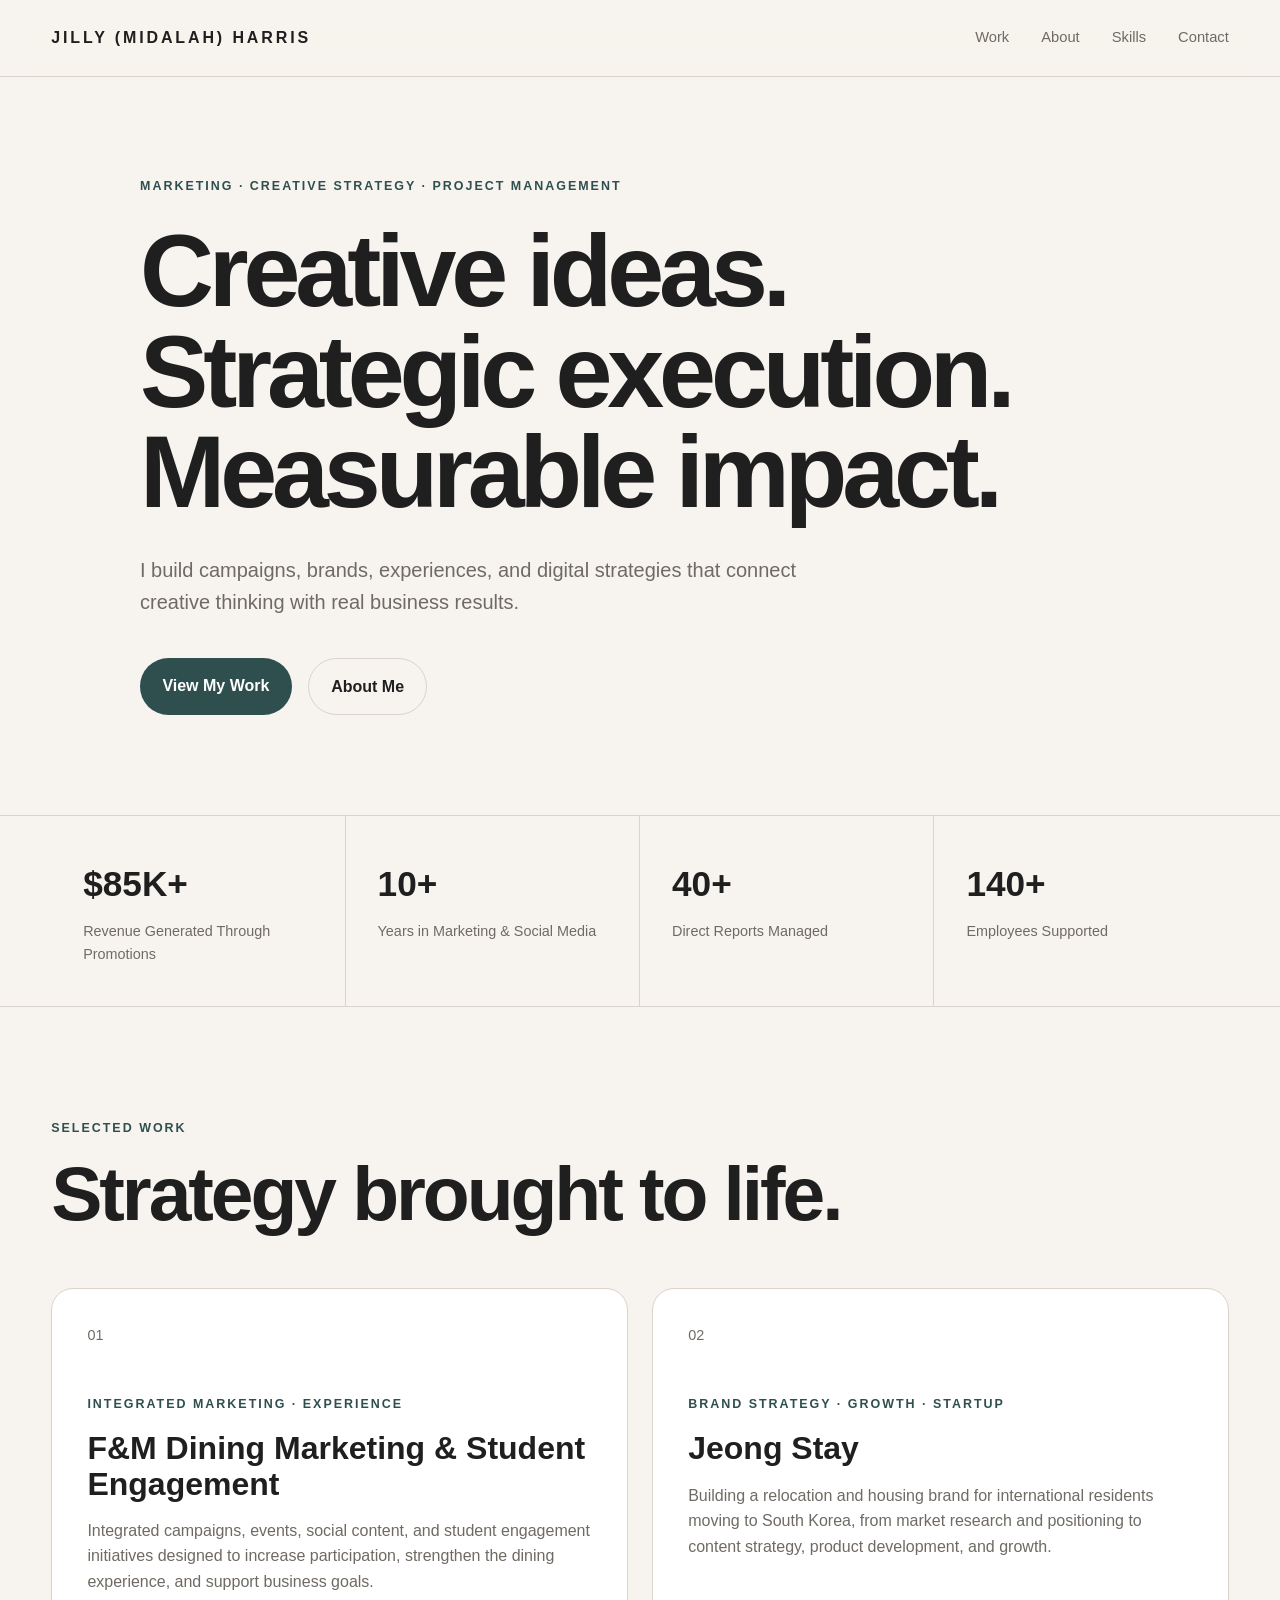
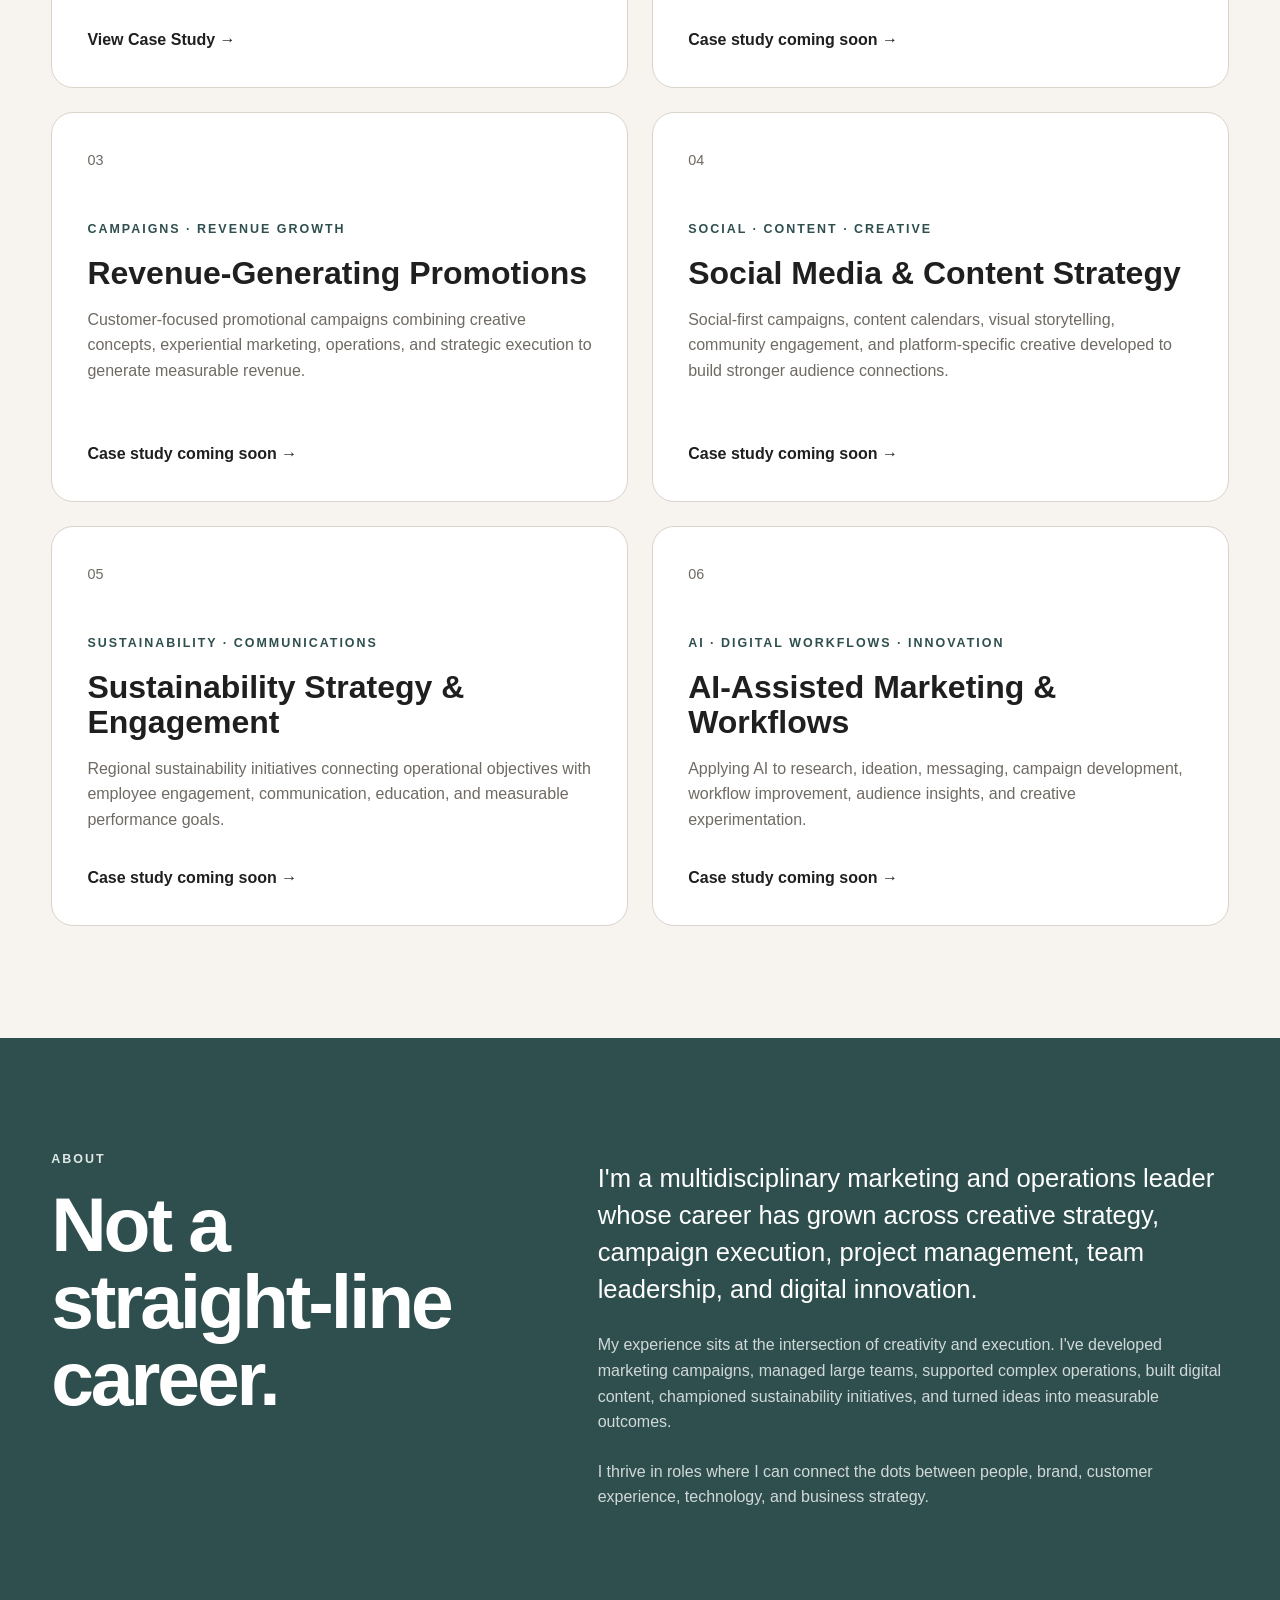
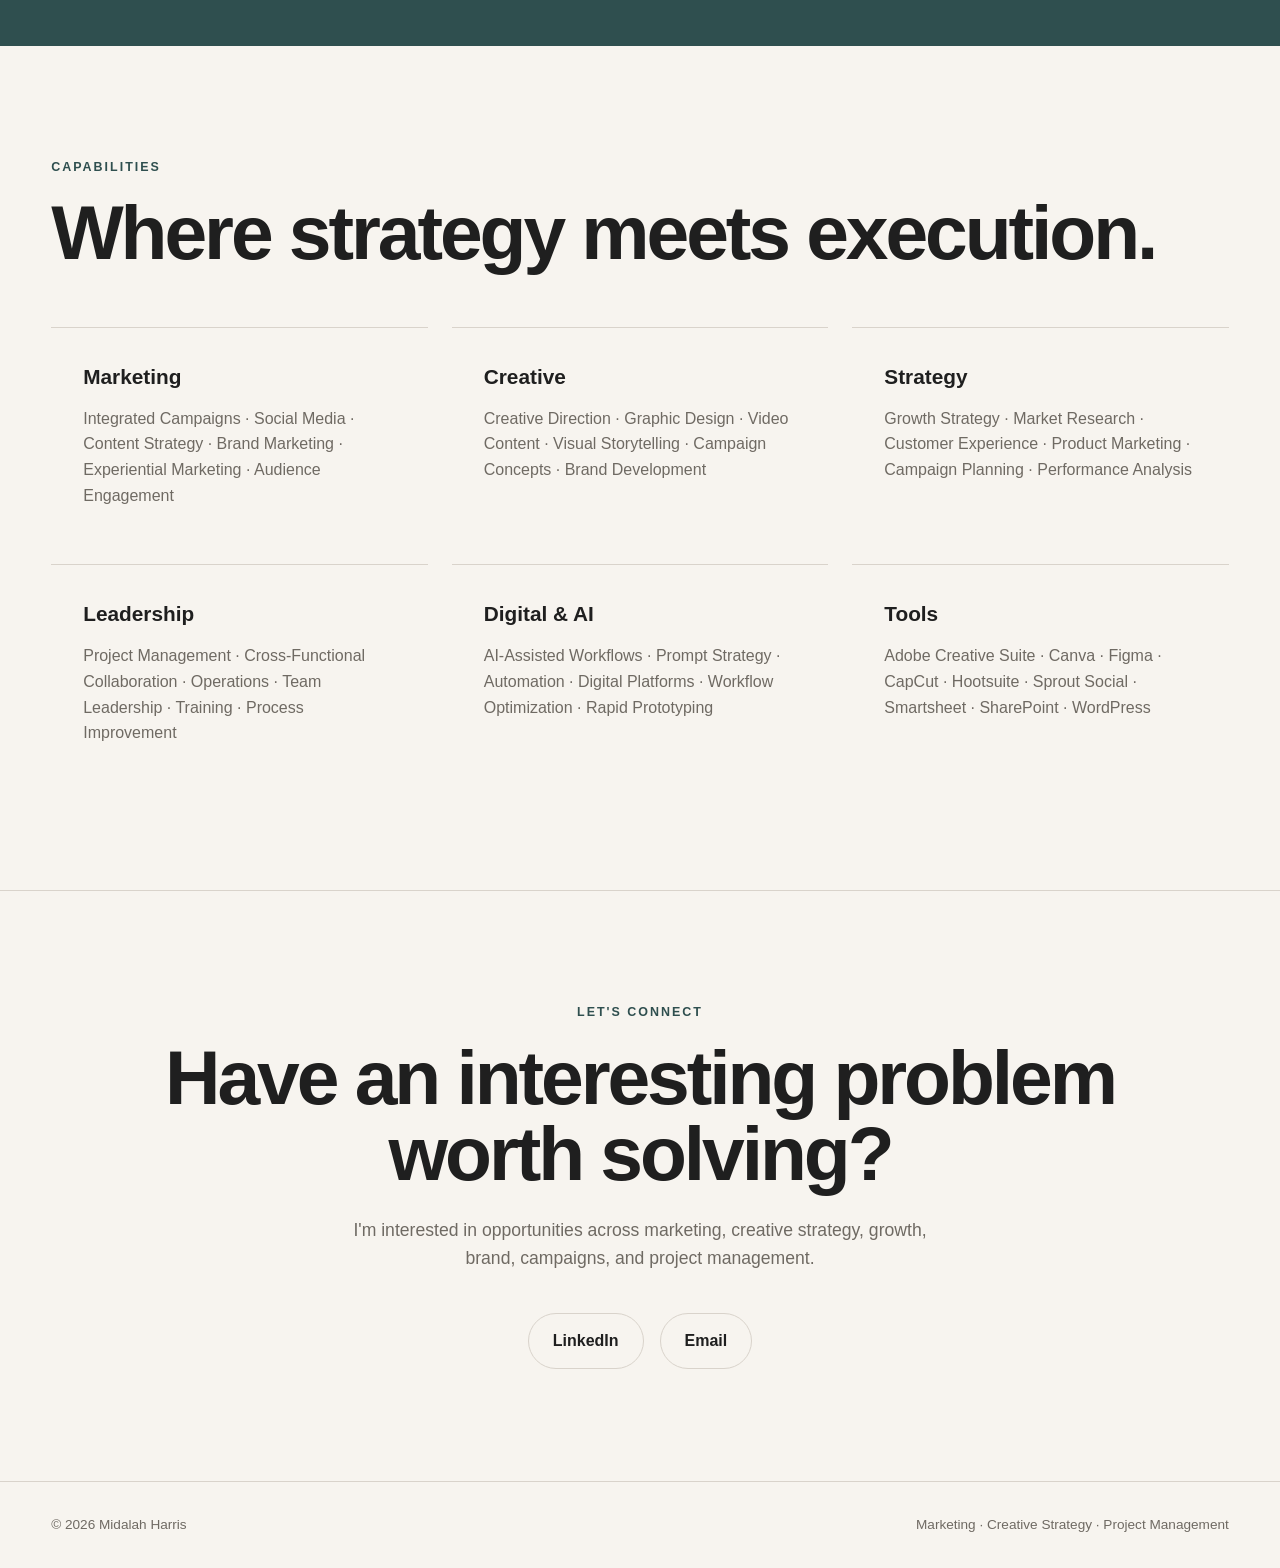
==== index.html @ 42219c21 "Link F&M Dining case study" ====
<!DOCTYPE html>
<html lang="en">
<head>
  <meta charset="UTF-8">
  <meta name="viewport" content="width=device-width, initial-scale=1.0">

  <title>Jilly (Midalah) Harris | Marketing & Creative Strategy Portfolio</title>

  <meta
    name="description"
    content="Marketing, creative strategy, project management, and digital portfolio featuring campaigns, brand development, social media, AI-assisted workflows, and business results."
  >

  <link rel="stylesheet" href="style.css">
</head>

<body>

  <header class="site-header">
    <div class="container nav-container">
      <a class="logo" href="index.html">JILLY (MIDALAH) HARRIS</a>

      <nav>
        <a href="#work">Work</a>
        <a href="#about">About</a>
        <a href="#skills">Skills</a>
        <a href="#contact">Contact</a>
      </nav>
    </div>
  </header>

  <main>

    <!-- HERO -->
    <section class="hero">
      <div class="container hero-content">

        <p class="eyebrow">
          MARKETING · CREATIVE STRATEGY · PROJECT MANAGEMENT
        </p>

        <h1>
          Creative ideas.<br>
          Strategic execution.<br>
          Measurable impact.
        </h1>

        <p class="hero-text">
          I build campaigns, brands, experiences, and digital strategies
          that connect creative thinking with real business results.
        </p>

        <div class="hero-buttons">
          <a href="#work" class="button primary-button">View My Work</a>
          <a href="#about" class="button secondary-button">About Me</a>
        </div>

      </div>
    </section>

    <!-- IMPACT -->
    <section class="impact">
      <div class="container impact-grid">

        <div class="stat">
          <span class="stat-number">$85K+</span>
          <span class="stat-label">Revenue Generated Through Promotions</span>
        </div>

        <div class="stat">
          <span class="stat-number">10+</span>
          <span class="stat-label">Years in Marketing & Social Media</span>
        </div>

        <div class="stat">
          <span class="stat-number">40+</span>
          <span class="stat-label">Direct Reports Managed</span>
        </div>

        <div class="stat">
          <span class="stat-number">140+</span>
          <span class="stat-label">Employees Supported</span>
        </div>

      </div>
    </section>

    <!-- FEATURED WORK -->
    <section class="work section" id="work">
      <div class="container">

        <p class="section-label">SELECTED WORK</p>
        <h2>Strategy brought to life.</h2>

        <div class="project-grid">

          <article class="project-card">
            <div class="project-number">01</div>

            <p class="project-type">
              INTEGRATED MARKETING · EXPERIENCE
            </p>

            <h3>F&M Dining Marketing & Student Engagement</h3>

            <p>
              Integrated campaigns, events, social content, and student
              engagement initiatives designed to increase participation,
              strengthen the dining experience, and support business goals.
            </p>

            <a href="fm-dining.html" class="project-link">View Case Study →</a>
          </article>

          <article class="project-card">
            <div class="project-number">02</div>

            <p class="project-type">
              BRAND STRATEGY · GROWTH · STARTUP
            </p>

            <h3>Jeong Stay</h3>

            <p>
              Building a relocation and housing brand for international
              residents moving to South Korea, from market research and
              positioning to content strategy, product development, and growth.
            </p>

            <a href="#" class="project-link">Case study coming soon →</a>
          </article>

          <article class="project-card">
            <div class="project-number">03</div>

            <p class="project-type">
              CAMPAIGNS · REVENUE GROWTH
            </p>

            <h3>Revenue-Generating Promotions</h3>

            <p>
              Customer-focused promotional campaigns combining creative
              concepts, experiential marketing, operations, and strategic
              execution to generate measurable revenue.
            </p>

            <a href="#" class="project-link">Case study coming soon →</a>
          </article>

          <article class="project-card">
            <div class="project-number">04</div>

            <p class="project-type">
              SOCIAL · CONTENT · CREATIVE
            </p>

            <h3>Social Media & Content Strategy</h3>

            <p>
              Social-first campaigns, content calendars, visual storytelling,
              community engagement, and platform-specific creative developed
              to build stronger audience connections.
            </p>

            <a href="#" class="project-link">Case study coming soon →</a>
          </article>

          <article class="project-card">
            <div class="project-number">05</div>

            <p class="project-type">
              SUSTAINABILITY · COMMUNICATIONS
            </p>

            <h3>Sustainability Strategy & Engagement</h3>

            <p>
              Regional sustainability initiatives connecting operational
              objectives with employee engagement, communication, education,
              and measurable performance goals.
            </p>

            <a href="#" class="project-link">Case study coming soon →</a>
          </article>

          <article class="project-card">
            <div class="project-number">06</div>

            <p class="project-type">
              AI · DIGITAL WORKFLOWS · INNOVATION
            </p>

            <h3>AI-Assisted Marketing & Workflows</h3>

            <p>
              Applying AI to research, ideation, messaging, campaign
              development, workflow improvement, audience insights, and
              creative experimentation.
            </p>

            <a href="#" class="project-link">Case study coming soon →</a>
          </article>

        </div>
      </div>
    </section>

    <!-- ABOUT -->
    <section class="about section" id="about">
      <div class="container about-grid">

        <div>
          <p class="section-label">ABOUT</p>
          <h2>Not a straight-line career.</h2>
        </div>

        <div class="about-copy">
          <p class="large-copy">
            I'm a multidisciplinary marketing and operations leader whose
            career has grown across creative strategy, campaign execution,
            project management, team leadership, and digital innovation.
          </p>

          <p>
            My experience sits at the intersection of creativity and
            execution. I've developed marketing campaigns, managed large
            teams, supported complex operations, built digital content,
            championed sustainability initiatives, and turned ideas into
            measurable outcomes.
          </p>

          <p>
            I thrive in roles where I can connect the dots between people,
            brand, customer experience, technology, and business strategy.
          </p>
        </div>

      </div>
    </section>

    <!-- SKILLS -->
    <section class="skills section" id="skills">
      <div class="container">

        <p class="section-label">CAPABILITIES</p>
        <h2>Where strategy meets execution.</h2>

        <div class="skills-grid">

          <div>
            <h3>Marketing</h3>
            <p>
              Integrated Campaigns · Social Media · Content Strategy ·
              Brand Marketing · Experiential Marketing · Audience Engagement
            </p>
          </div>

          <div>
            <h3>Creative</h3>
            <p>
              Creative Direction · Graphic Design · Video Content ·
              Visual Storytelling · Campaign Concepts · Brand Development
            </p>
          </div>

          <div>
            <h3>Strategy</h3>
            <p>
              Growth Strategy · Market Research · Customer Experience ·
              Product Marketing · Campaign Planning · Performance Analysis
            </p>
          </div>

          <div>
            <h3>Leadership</h3>
            <p>
              Project Management · Cross-Functional Collaboration ·
              Operations · Team Leadership · Training · Process Improvement
            </p>
          </div>

          <div>
            <h3>Digital & AI</h3>
            <p>
              AI-Assisted Workflows · Prompt Strategy · Automation ·
              Digital Platforms · Workflow Optimization · Rapid Prototyping
            </p>
          </div>

          <div>
            <h3>Tools</h3>
            <p>
              Adobe Creative Suite · Canva · Figma · CapCut · Hootsuite ·
              Sprout Social · Smartsheet · SharePoint · WordPress
            </p>
          </div>

        </div>
      </div>
    </section>

    <!-- CONTACT -->
    <section class="contact section" id="contact">
      <div class="container">

        <p class="section-label">LET'S CONNECT</p>

        <h2>
          Have an interesting problem<br>
          worth solving?
        </h2>

        <p>
          I'm interested in opportunities across marketing, creative strategy,
          growth, brand, campaigns, and project management.
        </p>

        <div class="contact-links">
          <a href="https://www.linkedin.com/in/jilly-harris/" target="_blank">
            LinkedIn
          </a>

          <a href="mailto:jaharris1979@gmail.com">
            Email
          </a>
        </div>

      </div>
    </section>

  </main>

  <footer>
    <div class="container footer-content">
      <p>© 2026 Midalah Harris</p>
      <p>Marketing · Creative Strategy · Project Management</p>
    </div>
  </footer>

</body>
</html>
---- style.css ----
:root {
  --bg: #f7f4ef;
  --text: #1f1f1f;
  --muted: #6f6a63;
  --card: #ffffff;
  --border: #d9d3cb;
  --accent: #2f4f4f;
  --accent-soft: #dfe8e5;
  --max-width: 1180px;
}

* {
  box-sizing: border-box;
  margin: 0;
  padding: 0;
}

html {
  scroll-behavior: smooth;
}

body {
  font-family: Arial, Helvetica, sans-serif;
  background: var(--bg);
  color: var(--text);
  line-height: 1.6;
}

a {
  color: inherit;
  text-decoration: none;
}

.container {
  width: min(92%, var(--max-width));
  margin: 0 auto;
}

.section {
  padding: 7rem 0;
}

/* HEADER */

.site-header {
  position: sticky;
  top: 0;
  z-index: 1000;
  background: rgba(247, 244, 239, 0.94);
  border-bottom: 1px solid var(--border);
  backdrop-filter: blur(12px);
}

.nav-container {
  min-height: 76px;
  display: flex;
  align-items: center;
  justify-content: space-between;
}

.logo {
  font-size: 1rem;
  font-weight: 800;
  letter-spacing: 0.18em;
}

nav {
  display: flex;
  gap: 2rem;
}

nav a {
  font-size: 0.92rem;
  color: var(--muted);
  transition: 0.2s ease;
}

nav a:hover {
  color: var(--text);
}

/* HERO */

.hero {
  min-height: 82vh;
  display: flex;
  align-items: center;
  padding: 6rem 0;
}

.hero-content {
  max-width: 1000px;
}

.eyebrow,
.section-label,
.project-type {
  font-size: 0.78rem;
  font-weight: 700;
  letter-spacing: 0.16em;
  text-transform: uppercase;
}

.eyebrow,
.section-label {
  color: var(--accent);
}

.hero h1 {
  max-width: 950px;
  margin-top: 1.5rem;
  font-size: clamp(3.4rem, 8vw, 7rem);
  line-height: 0.98;
  letter-spacing: -0.05em;
  font-weight: 700;
}

.hero-text {
  max-width: 680px;
  margin-top: 2rem;
  font-size: 1.25rem;
  color: var(--muted);
}

.hero-buttons {
  display: flex;
  flex-wrap: wrap;
  gap: 1rem;
  margin-top: 2.5rem;
}

.button {
  display: inline-block;
  padding: 0.9rem 1.4rem;
  border-radius: 999px;
  font-weight: 700;
  transition: 0.2s ease;
}

.primary-button {
  background: var(--accent);
  color: white;
}

.primary-button:hover {
  transform: translateY(-2px);
}

.secondary-button {
  border: 1px solid var(--border);
}

.secondary-button:hover {
  background: var(--card);
}

/* IMPACT */

.impact {
  border-top: 1px solid var(--border);
  border-bottom: 1px solid var(--border);
}

.impact-grid {
  display: grid;
  grid-template-columns: repeat(4, 1fr);
}

.stat {
  padding: 2.5rem 2rem;
  border-right: 1px solid var(--border);
}

.stat:last-child {
  border-right: none;
}

.stat-number {
  display: block;
  font-size: 2.2rem;
  font-weight: 700;
}

.stat-label {
  display: block;
  margin-top: 0.5rem;
  color: var(--muted);
  font-size: 0.9rem;
}

/* SECTION TITLES */

.section h2 {
  margin-top: 1rem;
  font-size: clamp(2.6rem, 6vw, 4.8rem);
  line-height: 1;
  letter-spacing: -0.04em;
}

/* PROJECTS */

.project-grid {
  display: grid;
  grid-template-columns: repeat(2, 1fr);
  gap: 1.5rem;
  margin-top: 3.5rem;
}

.project-card {
  min-height: 390px;
  display: flex;
  flex-direction: column;
  padding: 2.2rem;
  border: 1px solid var(--border);
  border-radius: 22px;
  background: var(--card);
  transition: 0.25s ease;
}

.project-card:hover {
  transform: translateY(-5px);
}

.project-number {
  font-size: 0.9rem;
  color: var(--muted);
}

.project-type {
  margin-top: 3rem;
  color: var(--accent);
}

.project-card h3 {
  margin-top: 1rem;
  font-size: 2rem;
  line-height: 1.1;
}

.project-card p:not(.project-type) {
  margin-top: 1rem;
  color: var(--muted);
}

.project-link {
  margin-top: auto;
  padding-top: 2rem;
  font-weight: 700;
}

/* ABOUT */

.about {
  background: var(--accent);
  color: white;
}

.about .section-label {
  color: var(--accent-soft);
}

.about-grid {
  display: grid;
  grid-template-columns: 0.85fr 1.15fr;
  gap: 5rem;
}

.about-copy {
  padding-top: 0.6rem;
}

.about-copy p {
  margin-bottom: 1.5rem;
  color: rgba(255, 255, 255, 0.78);
}

.about-copy .large-copy {
  font-size: 1.6rem;
  line-height: 1.45;
  color: white;
}

/* SKILLS */

.skills-grid {
  display: grid;
  grid-template-columns: repeat(3, 1fr);
  gap: 1.5rem;
  margin-top: 3.5rem;
}

.skills-grid > div {
  padding: 2rem;
  border-top: 1px solid var(--border);
}

.skills-grid h3 {
  font-size: 1.3rem;
}

.skills-grid p {
  margin-top: 0.8rem;
  color: var(--muted);
}

/* CONTACT */

.contact {
  text-align: center;
  border-top: 1px solid var(--border);
}

.contact h2 {
  margin-left: auto;
  margin-right: auto;
}

.contact > .container > p:not(.section-label) {
  max-width: 620px;
  margin: 1.5rem auto 0;
  color: var(--muted);
  font-size: 1.1rem;
}

.contact-links {
  display: flex;
  justify-content: center;
  gap: 1rem;
  margin-top: 2.5rem;
}

.contact-links a {
  padding: 0.9rem 1.5rem;
  border: 1px solid var(--border);
  border-radius: 999px;
  font-weight: 700;
}

.contact-links a:hover {
  background: var(--card);
}

/* FOOTER */

footer {
  padding: 2rem 0;
  border-top: 1px solid var(--border);
}

.footer-content {
  display: flex;
  justify-content: space-between;
  gap: 1rem;
  color: var(--muted);
  font-size: 0.85rem;
}

/* RESPONSIVE */

@media (max-width: 900px) {
  .impact-grid {
    grid-template-columns: repeat(2, 1fr);
  }

  .stat {
    border-bottom: 1px solid var(--border);
  }

  .project-grid {
    grid-template-columns: 1fr;
  }

  .about-grid {
    grid-template-columns: 1fr;
    gap: 2rem;
  }

  .skills-grid {
    grid-template-columns: repeat(2, 1fr);
  }
}

@media (max-width: 640px) {
  .section {
    padding: 5rem 0;
  }

  .nav-container {
    align-items: flex-start;
    flex-direction: column;
    padding: 1rem 0;
    gap: 0.8rem;
  }

  nav {
    width: 100%;
    gap: 1rem;
    overflow-x: auto;
    padding-bottom: 0.3rem;
  }

  .hero {
    min-height: auto;
    padding: 5rem 0;
  }

  .hero h1 {
    font-size: clamp(3rem, 16vw, 5rem);
  }

  .hero-text {
    font-size: 1.05rem;
  }

  .impact-grid {
    grid-template-columns: 1fr;
  }

  .stat {
    border-right: none;
  }

  .skills-grid {
    grid-template-columns: 1fr;
  }

  .footer-content {
    flex-direction: column;
  }

  .contact-links {
    flex-direction: column;
    align-items: center;
  }
}
/* =========================================
   CASE STUDY PAGES
========================================= */

.case-hero {
  padding: 7rem 0 5rem;
  border-bottom: 1px solid var(--border);
}

.back-link {
  display: inline-block;
  margin-bottom: 3rem;
  font-size: 0.9rem;
  color: var(--muted);
}

.back-link:hover {
  color: var(--text);
}

.case-hero h1 {
  margin-top: 1rem;
  font-size: clamp(4rem, 9vw, 7.5rem);
  line-height: 0.95;
  letter-spacing: -0.06em;
}

.case-subtitle {
  margin-top: 1rem;
  font-size: clamp(1.7rem, 4vw, 3rem);
  color: var(--accent);
  font-weight: 700;
}

.case-intro {
  max-width: 700px;
  margin-top: 2rem;
  font-size: 1.25rem;
  color: var(--muted);
}

.case-two-column {
  display: grid;
  grid-template-columns: 0.8fr 1.2fr;
  gap: 5rem;
}

.case-copy p {
  margin-bottom: 1.5rem;
  color: var(--muted);
}

.case-copy .large-copy {
  font-size: 1.55rem;
  line-height: 1.45;
  color: var(--text);
}

/* ROLE */

.case-role {
  border-top: 1px solid var(--border);
}

.role-grid {
  display: grid;
  grid-template-columns: repeat(4, 1fr);
  gap: 1.5rem;
  margin-top: 3rem;
}

.role-grid > div {
  padding-top: 1.5rem;
  border-top: 1px solid var(--border);
}

.role-grid h3 {
  font-size: 1.2rem;
}

.role-grid p {
  margin-top: 0.8rem;
  color: var(--muted);
}

/* CAMPAIGNS */

.campaign-section {
  border-top: 1px solid var(--border);
}

.alternate-section {
  background: var(--card);
}

.campaign-heading {
  display: flex;
  justify-content: space-between;
  gap: 3rem;
  align-items: flex-end;
}

.campaign-heading h2 {
  max-width: 760px;
}

.campaign-tags {
  display: flex;
  flex-wrap: wrap;
  justify-content: flex-end;
  gap: 0.5rem;
}

.campaign-tags span {
  border: 1px solid var(--border);
  border-radius: 999px;
  padding: 0.5rem 0.8rem;
  font-size: 0.78rem;
  color: var(--muted);
}

.campaign-story-grid {
  display: grid;
  grid-template-columns: repeat(2, 1fr);
  gap: 3rem;
  margin-top: 4rem;
}

.campaign-story-grid h3 {
  font-size: 1.4rem;
}

.campaign-story-grid p {
  margin-top: 1rem;
  color: var(--muted);
}

/* IMPACT CALLOUT */

.impact-callout {
  display: flex;
  align-items: center;
  gap: 2rem;
  margin-top: 4rem;
  padding: 2.5rem;
  border-radius: 22px;
  background: var(--accent);
  color: white;
}

.impact-number {
  font-size: clamp(3.5rem, 8vw, 6rem);
  line-height: 1;
  font-weight: 800;
}

.impact-callout strong {
  display: block;
  font-size: 1.5rem;
}

.impact-callout p {
  margin-top: 0.4rem;
  color: rgba(255,255,255,0.75);
}

/* PORTFOLIO GALLERY */

.portfolio-gallery {
  display: grid;
  gap: 1rem;
  margin-top: 3rem;
}

.portfolio-gallery-three {
  grid-template-columns: repeat(3, 1fr);
}

.portfolio-gallery figure {
  overflow: hidden;
  border-radius: 18px;
}

.portfolio-gallery img {
  display: block;
  width: 100%;
  aspect-ratio: 4 / 3;
  object-fit: cover;
}

.portfolio-gallery figcaption {
  padding: 0.8rem 0.2rem;
  color: var(--muted);
  font-size: 0.82rem;
}

/* CAMPAIGN FLOW */

.campaign-flow {
  display: flex;
  align-items: stretch;
  gap: 1rem;
  margin-top: 4rem;
}

.flow-item {
  flex: 1;
  padding: 1.5rem;
  border: 1px solid var(--border);
  border-radius: 16px;
}

.flow-item span {
  font-size: 0.75rem;
  color: var(--accent);
  font-weight: 700;
}

.flow-item h3 {
  margin-top: 0.8rem;
}

.flow-item p {
  margin-top: 0.5rem;
  font-size: 0.9rem;
  color: var(--muted);
}

.flow-arrow {
  display: flex;
  align-items: center;
  font-size: 1.5rem;
  color: var(--muted);
}

.case-note {
  max-width: 800px;
  margin-top: 2rem;
  padding-left: 1rem;
  border-left: 3px solid var(--accent);
  color: var(--muted);
  font-size: 0.9rem;
}

/* EXPERIENTIAL GRID */

.section-intro-text {
  max-width: 760px;
  margin-top: 1.5rem;
  font-size: 1.15rem;
  color: var(--muted);
}

.experience-grid {
  display: grid;
  grid-template-columns: repeat(2, 1fr);
  gap: 1.5rem;
  margin-top: 4rem;
}

.experience-card {
  overflow: hidden;
  background: var(--card);
  border: 1px solid var(--border);
  border-radius: 22px;
}

.experience-image img {
  width: 100%;
  aspect-ratio: 16 / 10;
  object-fit: cover;
  display: block;
}

.experience-content {
  padding: 2rem;
}

.experience-content h3 {
  margin-top: 0.7rem;
  font-size: 1.8rem;
}

.experience-content p:not(.project-type) {
  margin-top: 1rem;
  color: var(--muted);
}

/* PROCESS */

.process-section {
  background: var(--accent);
  color: white;
}

.process-section .section-label {
  color: var(--accent-soft);
}

.process-grid {
  display: grid;
  grid-template-columns: repeat(3, 1fr);
  gap: 1px;
  margin-top: 4rem;
  background: rgba(255,255,255,0.2);
}

.process-grid > div {
  padding: 2rem;
  background: var(--accent);
}

.process-grid span {
  font-size: 0.75rem;
  color: var(--accent-soft);
}

.process-grid h3 {
  margin-top: 0.8rem;
}

.process-grid p {
  margin-top: 0.8rem;
  color: rgba(255,255,255,0.72);
}

/* SELECTED IMPACT */

.selected-impact {
  border-top: 1px solid var(--border);
}

.case-impact-grid {
  display: grid;
  grid-template-columns: repeat(4, 1fr);
  margin-top: 3rem;
  border-top: 1px solid var(--border);
  border-bottom: 1px solid var(--border);
}

.case-impact-grid > div {
  padding: 2rem;
  border-right: 1px solid var(--border);
}

.case-impact-grid > div:last-child {
  border-right: none;
}

.case-impact-grid strong {
  display: block;
  font-size: 2rem;
}

.case-impact-grid span {
  display: block;
  margin-top: 0.6rem;
  color: var(--muted);
  font-size: 0.9rem;
}

/* NEXT PROJECT */

.next-project {
  text-align: center;
}

.next-project-link {
  display: inline-block;
  margin-top: 1rem;
  font-size: clamp(2rem, 5vw, 4rem);
  font-weight: 700;
  letter-spacing: -0.04em;
}

/* RESPONSIVE CASE STUDIES */

@media (max-width: 900px) {

  .case-two-column {
    grid-template-columns: 1fr;
    gap: 2rem;
  }

  .role-grid {
    grid-template-columns: repeat(2, 1fr);
  }

  .campaign-heading {
    align-items: flex-start;
    flex-direction: column;
  }

  .campaign-tags {
    justify-content: flex-start;
  }

  .campaign-flow {
    flex-direction: column;
  }

  .flow-arrow {
    transform: rotate(90deg);
    justify-content: center;
  }

  .portfolio-gallery-three {
    grid-template-columns: 1fr;
  }

  .experience-grid {
    grid-template-columns: 1fr;
  }

  .process-grid {
    grid-template-columns: repeat(2, 1fr);
  }

  .case-impact-grid {
    grid-template-columns: repeat(2, 1fr);
  }

}

@media (max-width: 640px) {

  .case-hero {
    padding: 5rem 0 4rem;
  }

  .role-grid,
  .campaign-story-grid,
  .process-grid,
  .case-impact-grid {
    grid-template-columns: 1fr;
  }

  .impact-callout {
    align-items: flex-start;
    flex-direction: column;
  }

  .case-impact-grid > div {
    border-right: none;
    border-bottom: 1px solid var(--border);
  }

}
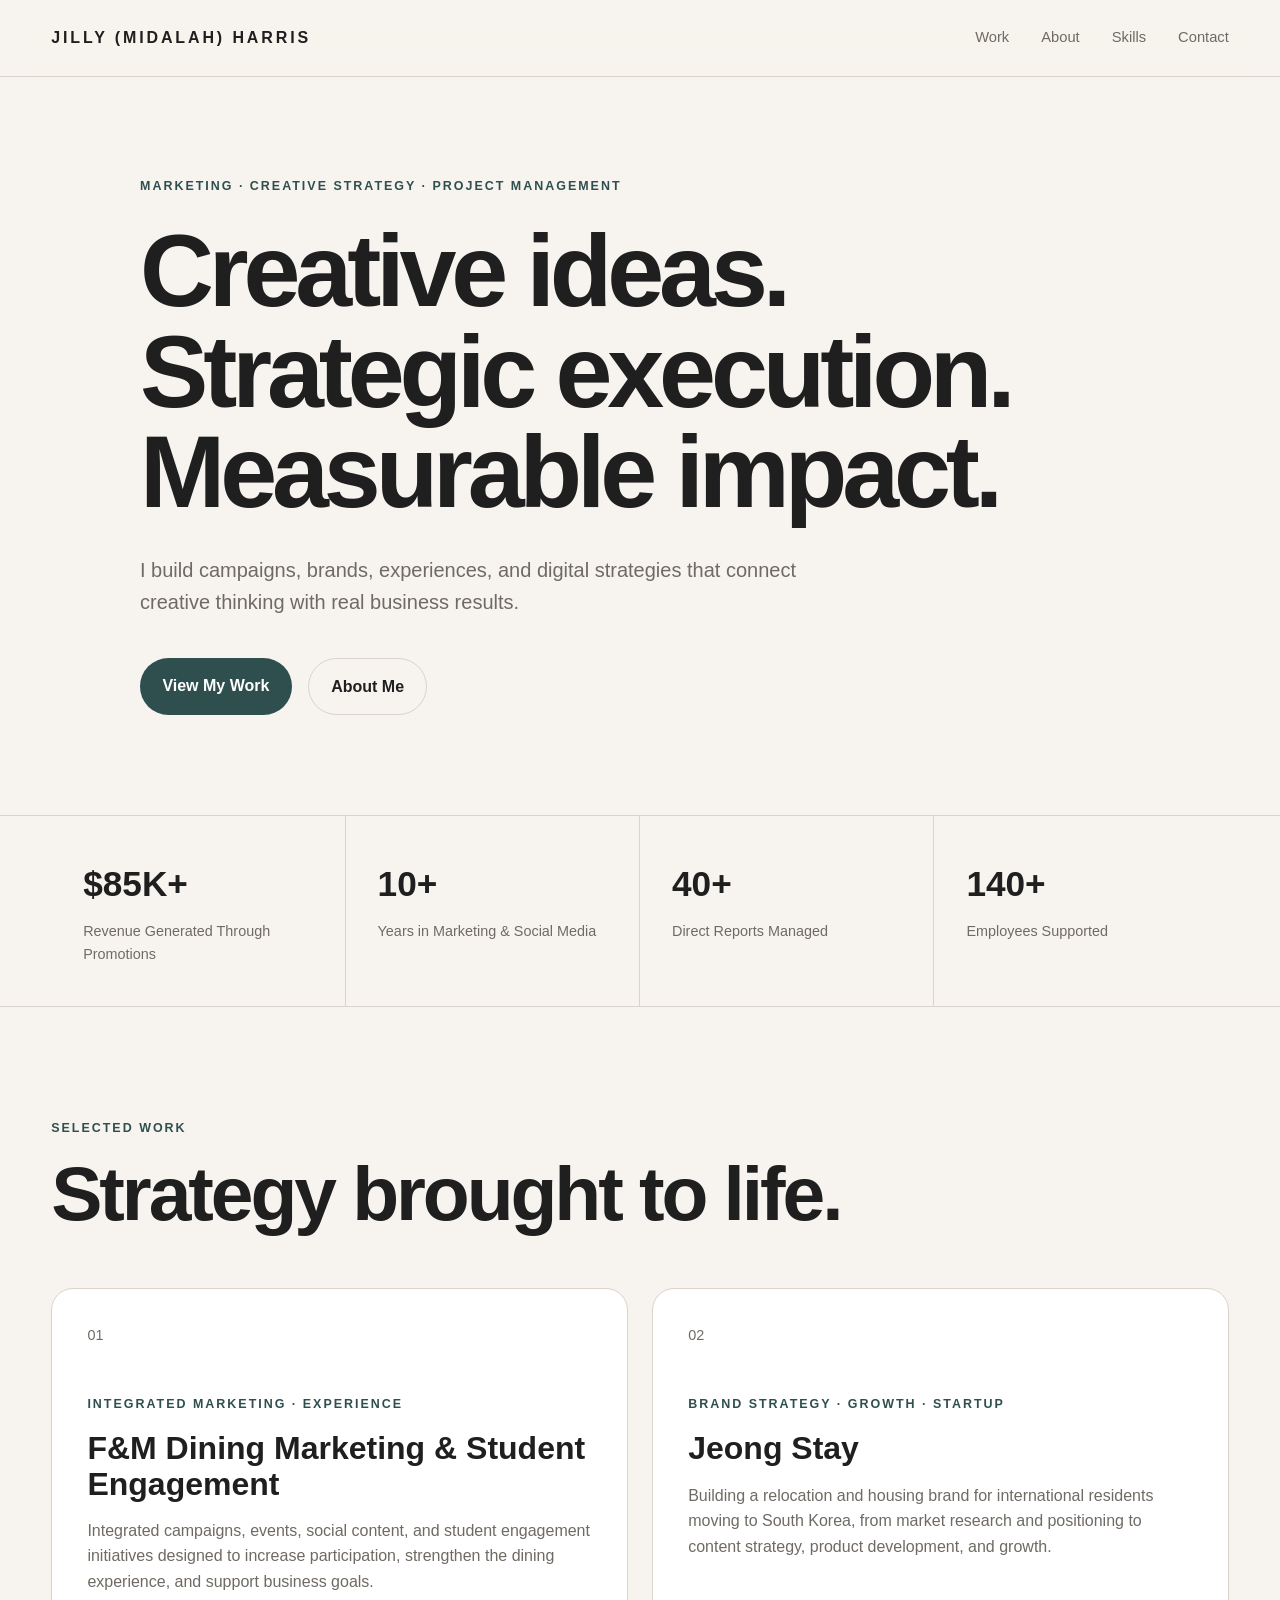
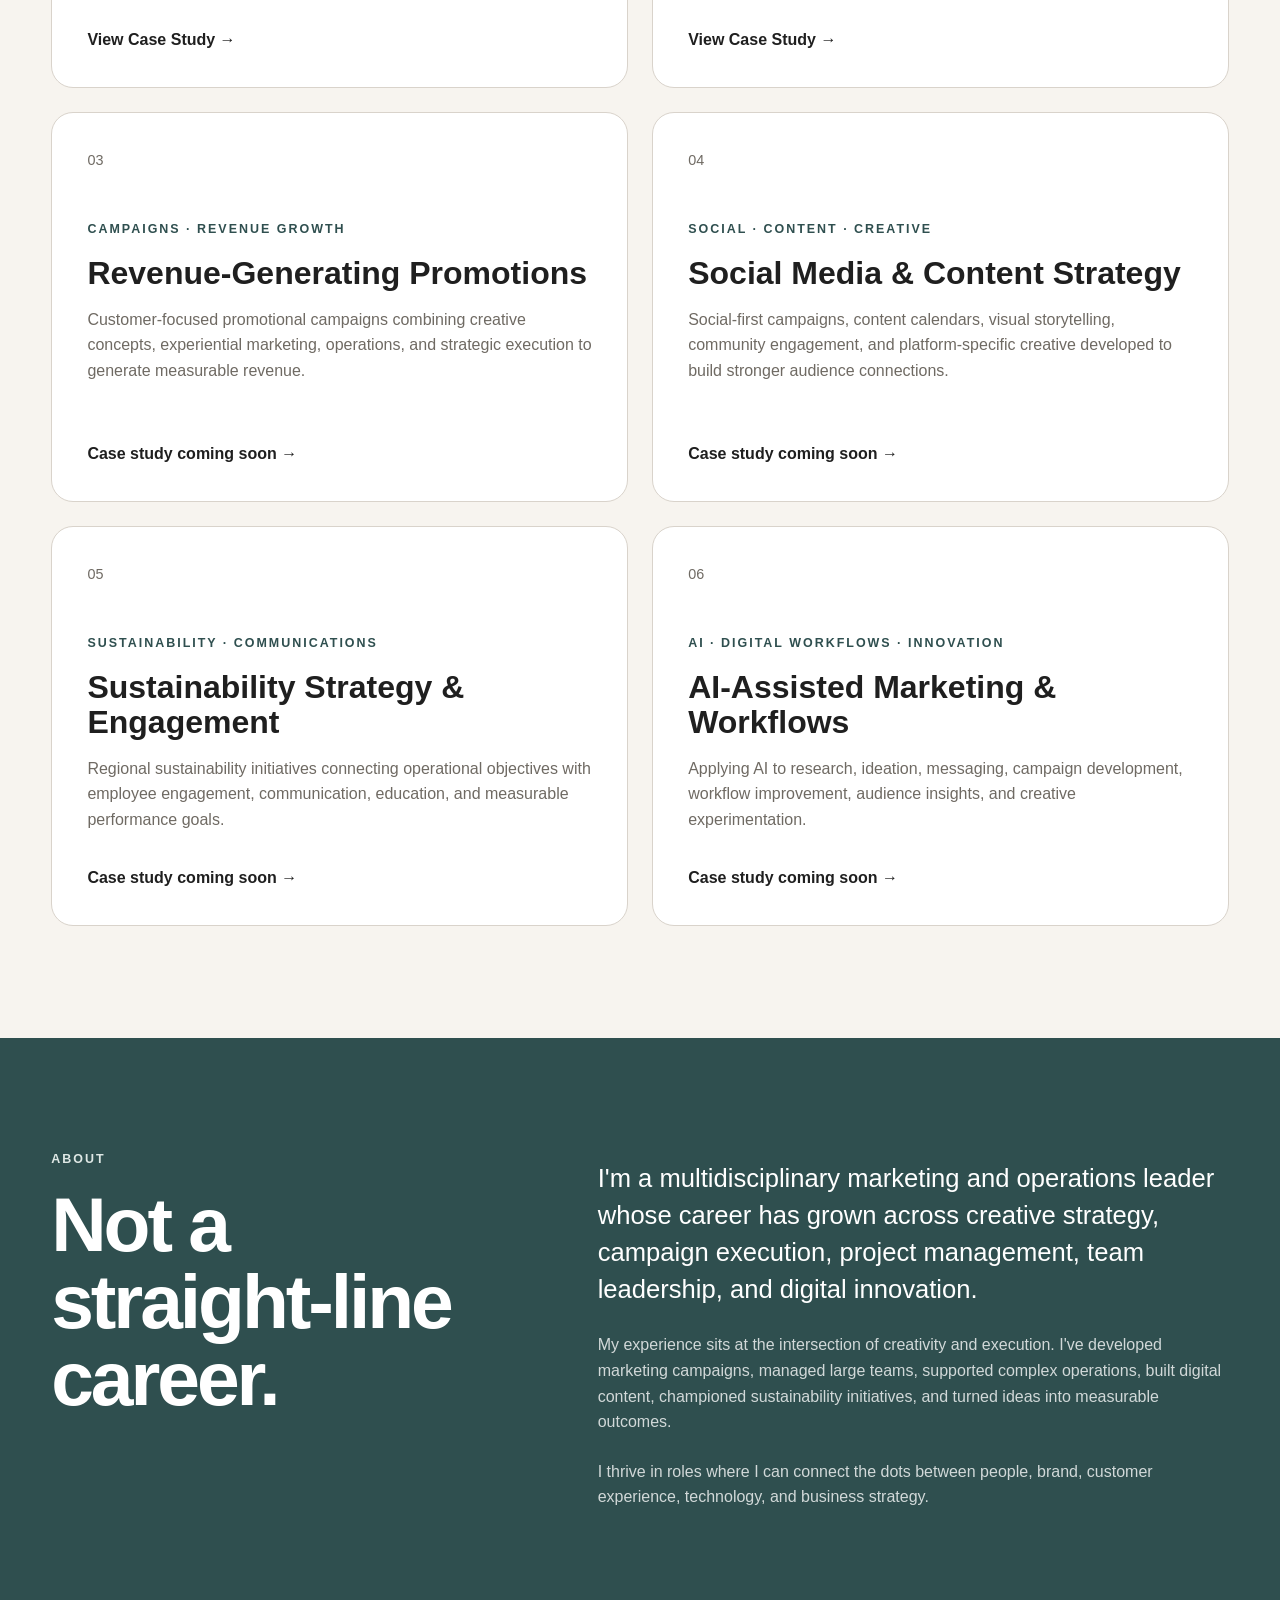
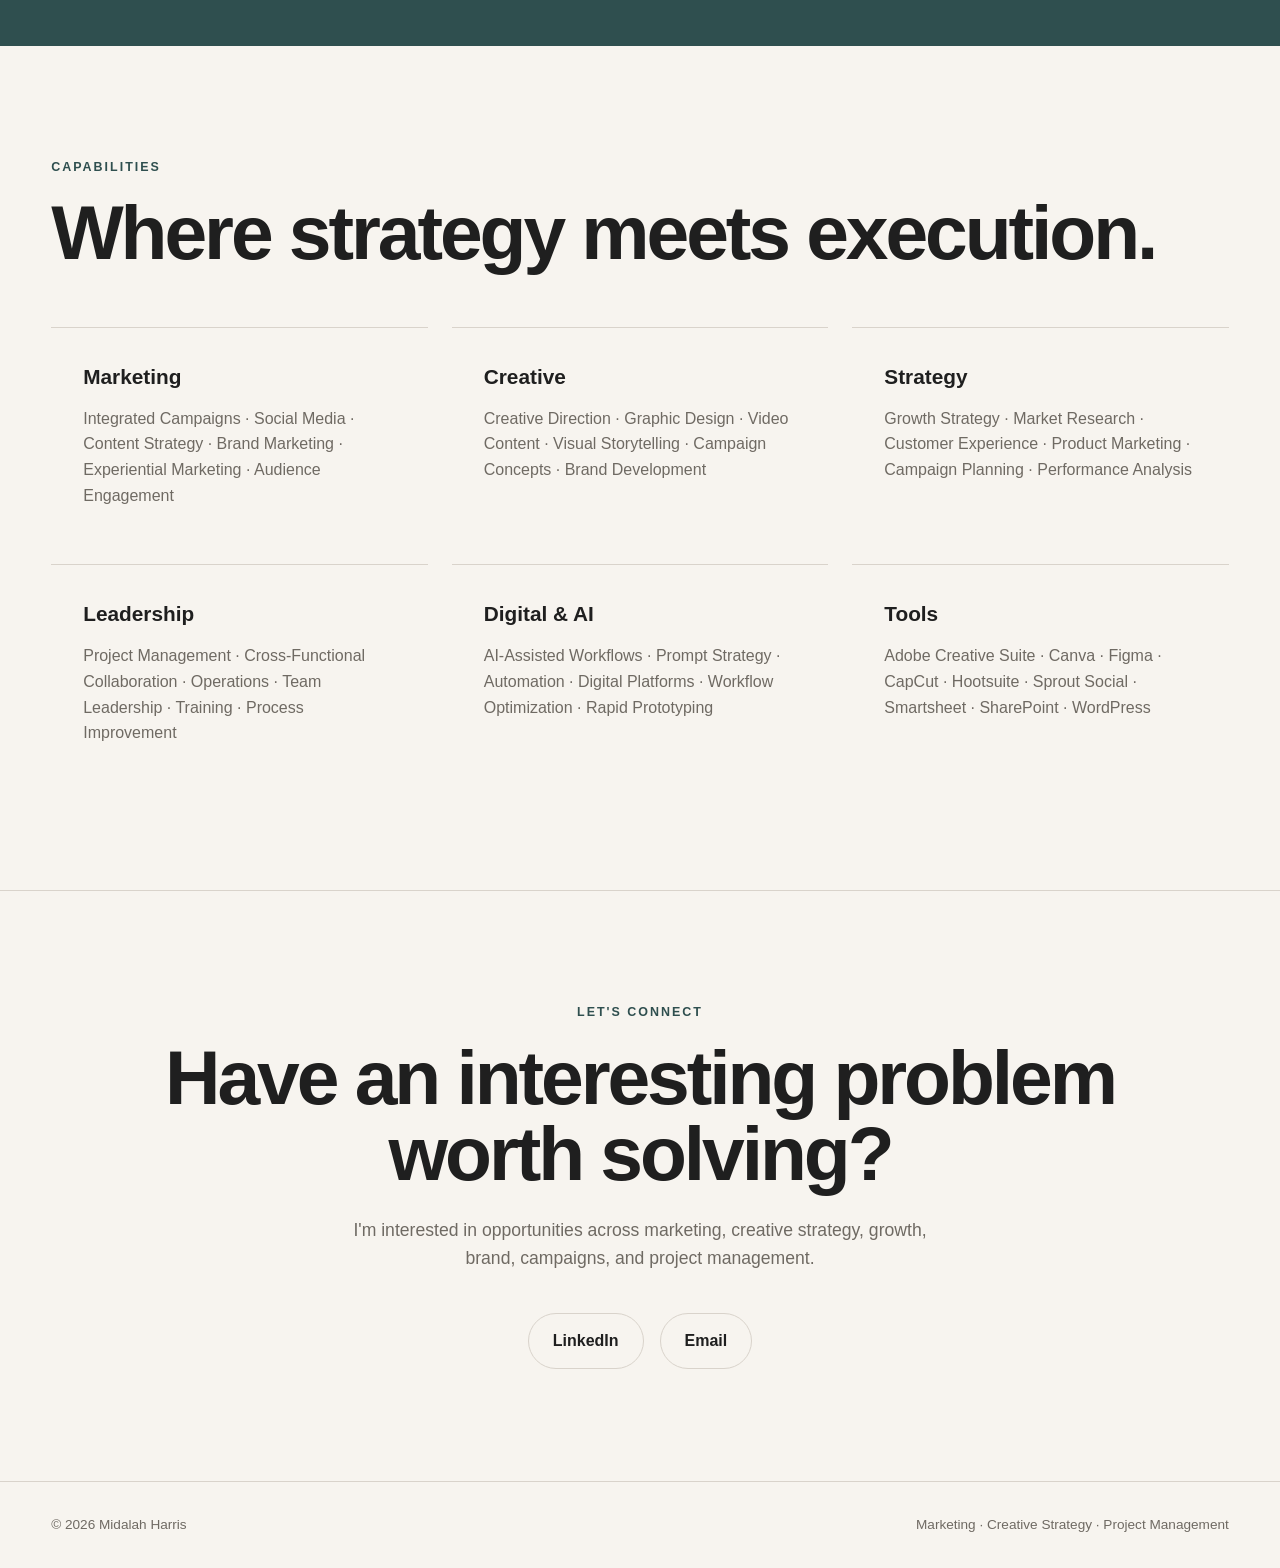
==== commit 828f7275: "Add Jeong Stay Case Study" ====
--- a/index.html
+++ b/index.html
@@ -127,7 +127,7 @@
               positioning to content strategy, product development, and growth.
             </p>
 
-            <a href="#" class="project-link">Case study coming soon →</a>
+          <a href="jeong-stay.html" class="project-link">View Case Study →</a>
           </article>
 
           <article class="project-card">
--- a/style.css
+++ b/style.css
@@ -881,3 +881,321 @@
   }
 
 }
+/* DIPLOMATIC CAFE */
+
+.brand-grid {
+  display: grid;
+  grid-template-columns: repeat(2, 1fr);
+  gap: 1.5rem;
+  margin-top: 4rem;
+}
+
+.brand-card {
+  overflow: hidden;
+  background: var(--card);
+  border: 1px solid var(--border);
+  border-radius: 22px;
+}
+
+.brand-card img {
+  display: block;
+  width: 100%;
+  aspect-ratio: 16 / 10;
+  object-fit: cover;
+  background: white;
+}
+
+.brand-card > div {
+  padding: 2rem;
+}
+
+.brand-card h3 {
+  margin-top: 0.7rem;
+  font-size: 1.8rem;
+}
+
+.brand-card p:not(.project-type) {
+  margin-top: 1rem;
+  color: var(--muted);
+}
+/* CONTENT & COMMUNICATIONS */
+
+.content-work-grid {
+  display: grid;
+  grid-template-columns: repeat(2, 1fr);
+  gap: 1.5rem;
+  margin-top: 4rem;
+}
+
+.content-work-card {
+  display: grid;
+  grid-template-columns: 0.9fr 1.1fr;
+  overflow: hidden;
+  background: var(--card);
+  border: 1px solid var(--border);
+  border-radius: 22px;
+}
+
+.content-work-card img {
+  width: 100%;
+  height: 100%;
+  min-height: 340px;
+  object-fit: cover;
+  display: block;
+}
+
+.content-work-copy {
+  padding: 2rem;
+}
+
+.content-work-copy h3 {
+  margin-top: 0.7rem;
+  font-size: 1.7rem;
+  line-height: 1.1;
+}
+
+.content-work-copy p:not(.project-type) {
+  margin-top: 1rem;
+  color: var(--muted);
+}
+
+@media (max-width: 1000px) {
+
+  .content-work-grid {
+    grid-template-columns: 1fr;
+  }
+
+}
+
+@media (max-width: 640px) {
+
+  .content-work-card {
+    grid-template-columns: 1fr;
+  }
+
+  .content-work-card img {
+    min-height: 0;
+    aspect-ratio: 4 / 3;
+  }
+
+}
+
+@media (max-width: 760px) {
+  .brand-grid {
+    grid-template-columns: 1fr;
+  }
+}
+/* F&M IMPACT SNAPSHOT */
+
+.fm-impact-snapshot {
+  border-top: 1px solid var(--border);
+  border-bottom: 1px solid var(--border);
+}
+
+.fm-impact-grid {
+  display: grid;
+  grid-template-columns: repeat(4, 1fr);
+}
+
+.fm-impact-item {
+  padding: 2.4rem 2rem;
+  border-right: 1px solid var(--border);
+}
+
+.fm-impact-item:last-child {
+  border-right: none;
+}
+
+.fm-impact-item strong {
+  display: block;
+  font-size: clamp(1.8rem, 4vw, 2.8rem);
+  line-height: 1;
+  letter-spacing: -0.03em;
+}
+
+.fm-impact-item span {
+  display: block;
+  margin-top: 0.7rem;
+  color: var(--muted);
+  font-size: 0.9rem;
+  line-height: 1.5;
+}
+
+@media (max-width: 900px) {
+  .fm-impact-grid {
+    grid-template-columns: repeat(2, 1fr);
+  }
+
+  .fm-impact-item {
+    border-bottom: 1px solid var(--border);
+  }
+}
+
+@media (max-width: 600px) {
+  .fm-impact-grid {
+    grid-template-columns: 1fr;
+  }
+
+  .fm-impact-item {
+    border-right: none;
+  }
+}
+.case-hero .eyebrow {
+  margin-bottom: 1.2rem;
+}
+
+.case-hero h1 {
+  max-width: 1000px;
+}
+
+.case-subtitle {
+  max-width: 900px;
+  line-height: 1.15;
+}
+
+.case-intro {
+  max-width: 760px;
+  line-height: 1.65;
+}
+
+@media (min-width: 900px) {
+  .case-hero {
+    padding-top: 8rem;
+    padding-bottom: 7rem;
+  }
+}
+/* =========================================
+   F&M HERO COLLAGE - COMPACT VERSION
+========================================= */
+
+.case-visual-hero {
+  padding: 0 0 4rem;
+}
+
+.hero-collage {
+  display: grid;
+  grid-template-columns: 1.25fr 0.75fr 0.75fr;
+  grid-template-rows: repeat(2, 180px);
+  gap: 0.75rem;
+  max-width: 1050px;
+  margin: 0 auto;
+}
+
+.hero-collage figure {
+  position: relative;
+  overflow: hidden;
+  margin: 0;
+  border-radius: 16px;
+  background: var(--card);
+}
+
+.collage-feature {
+  grid-row: 1 / 3;
+}
+
+.hero-collage img {
+  width: 100%;
+  height: 100%;
+  display: block;
+  object-fit: cover;
+  transition: transform 0.35s ease;
+}
+
+.hero-collage figure:hover img {
+  transform: scale(1.02);
+}
+
+.hero-collage figcaption {
+  position: absolute;
+  left: 0.75rem;
+  bottom: 0.75rem;
+
+  max-width: calc(100% - 1.5rem);
+  padding: 0.45rem 0.7rem;
+
+  background: rgba(20, 20, 20, 0.75);
+  color: white;
+
+  border-radius: 999px;
+
+  font-size: 0.68rem;
+  font-weight: 700;
+  line-height: 1.2;
+
+  backdrop-filter: blur(6px);
+}
+
+
+/* TABLET */
+
+@media (max-width: 950px) {
+
+  .hero-collage {
+    grid-template-columns: repeat(2, 1fr);
+    grid-template-rows: 280px 180px 180px;
+  }
+
+  .collage-feature {
+    grid-column: 1 / 3;
+    grid-row: auto;
+  }
+
+}
+
+
+/* MOBILE */
+
+@media (max-width: 600px) {
+
+  .case-visual-hero {
+    padding-bottom: 3rem;
+  }
+
+  .hero-collage {
+    grid-template-columns: repeat(2, 1fr);
+    grid-template-rows: 240px 150px 150px;
+    gap: 0.6rem;
+  }
+
+  .collage-feature {
+    grid-column: 1 / 3;
+    height: auto;
+  }
+
+  .hero-collage figure {
+    height: auto;
+  }
+
+  .hero-collage figcaption {
+    font-size: 0.62rem;
+    left: 0.5rem;
+    bottom: 0.5rem;
+    padding: 0.4rem 0.55rem;
+  }
+
+}
+.brand-card img {
+  object-fit: contain;
+  padding: 1.25rem;
+  background: white;
+}
+/* JEONG STAY */
+
+.jeong-problem-grid,
+.jeong-audience-grid {
+  margin-top: 4rem;
+}
+
+.jeong-problem-grid {
+  background: transparent;
+}
+
+.jeong-problem-grid > div {
+  background: var(--card);
+  color: var(--text);
+  border: 1px solid var(--border);
+}
+
+.jeong-problem-grid p {
+  color: var(--muted);
+}
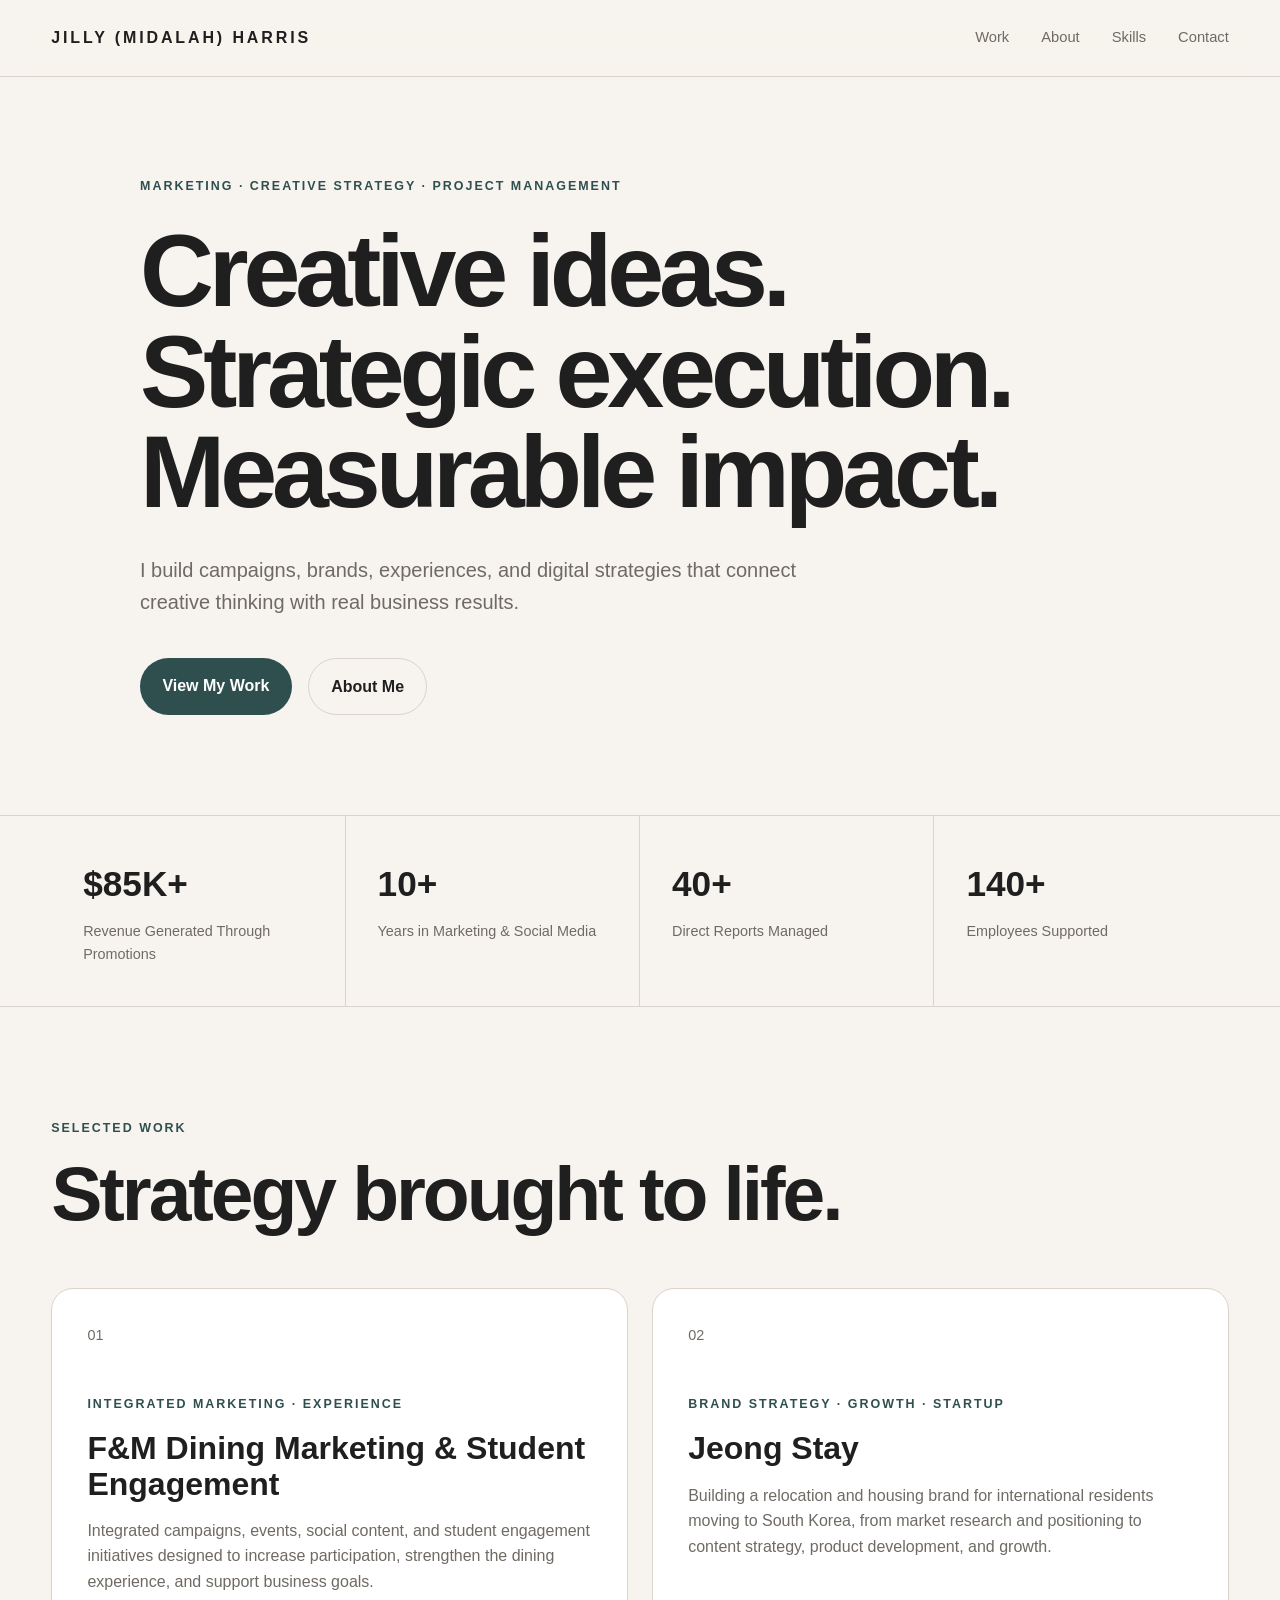
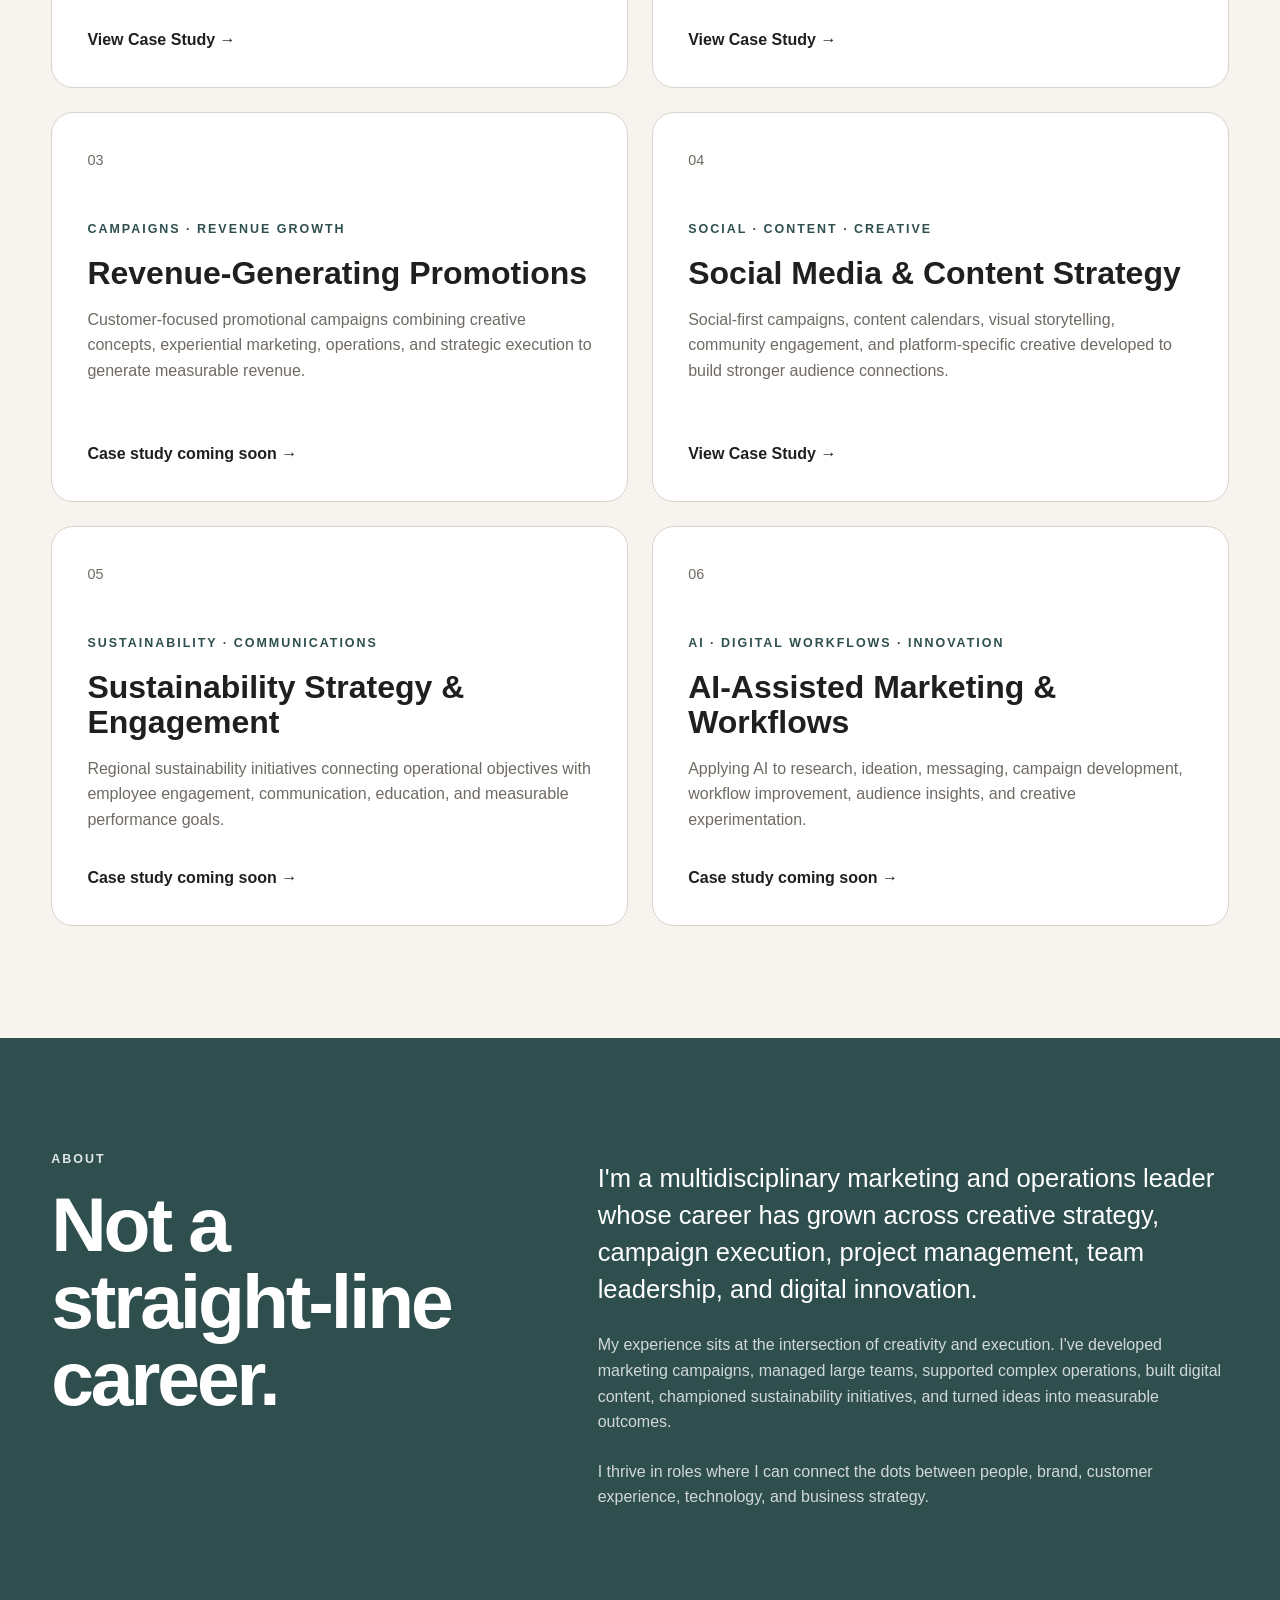
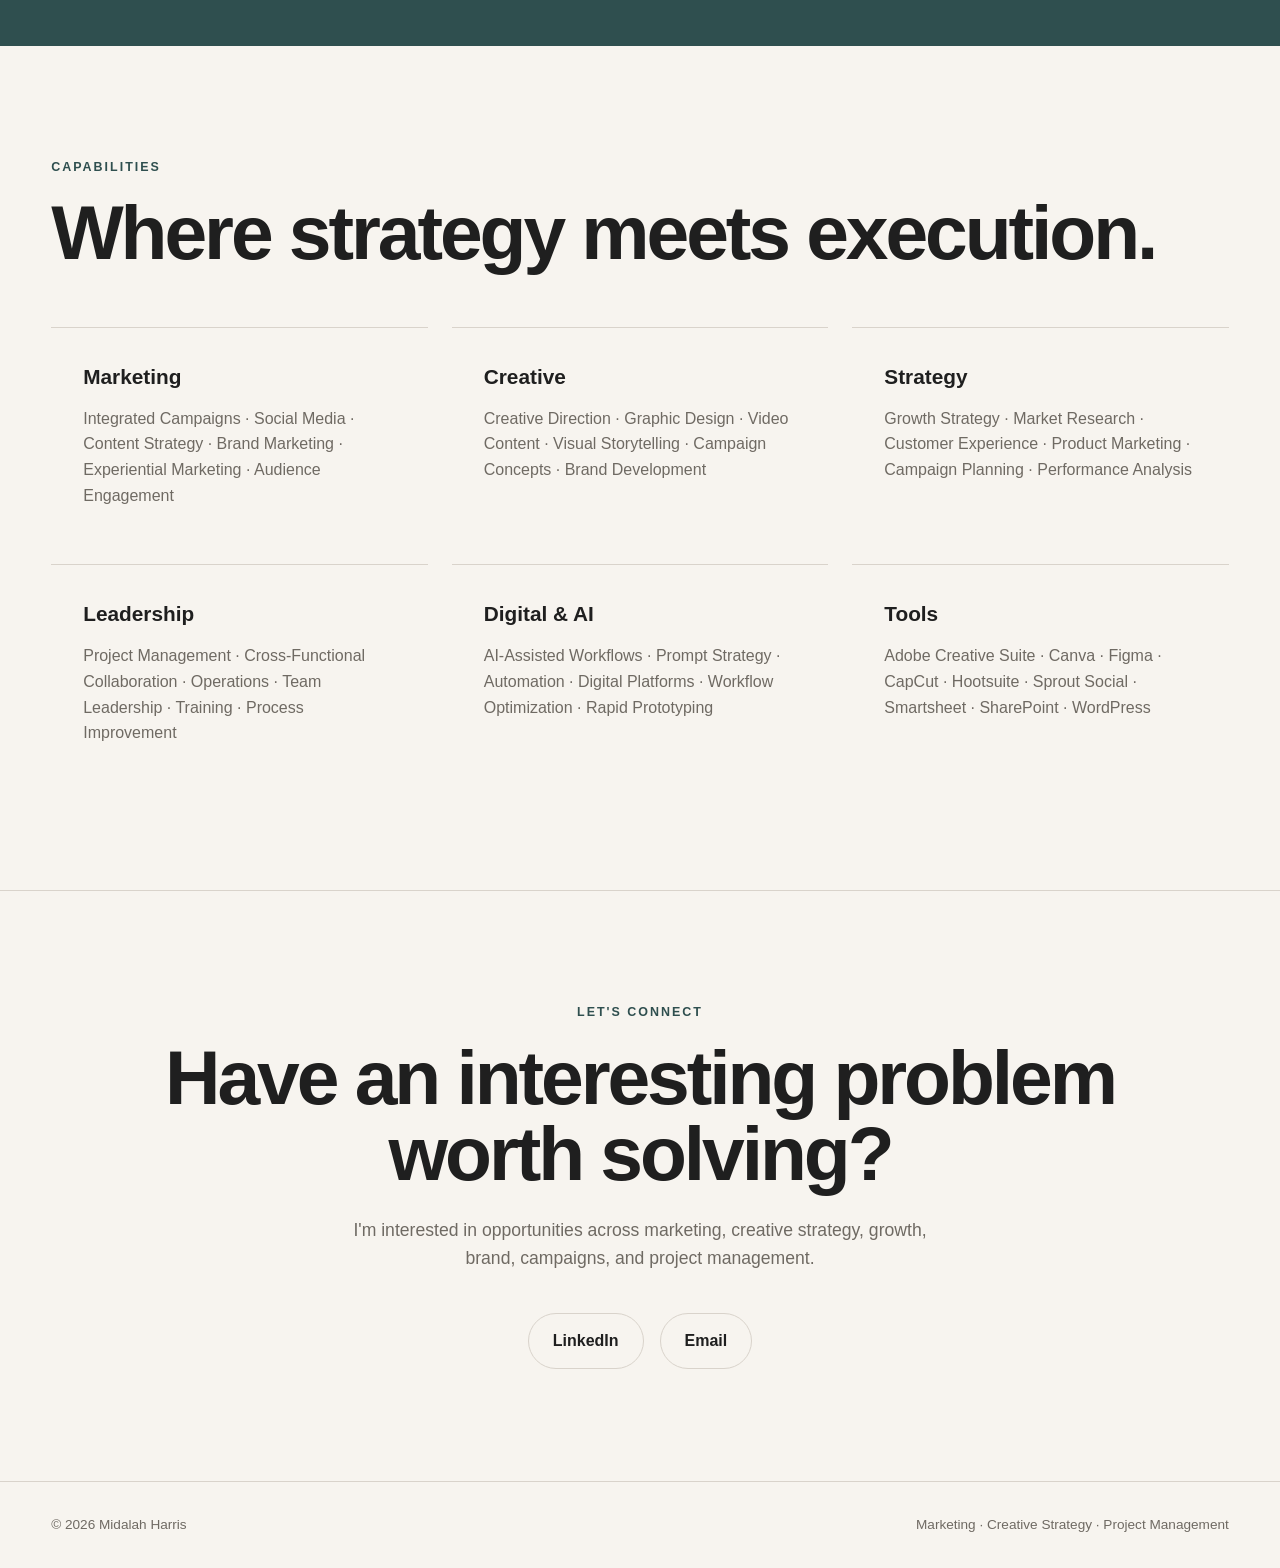
==== commit dae31bc4: "Update index.html" ====
--- a/index.html
+++ b/index.html
@@ -163,7 +163,7 @@
               to build stronger audience connections.
             </p>
 
-            <a href="#" class="project-link">Case study coming soon →</a>
+           <a href="social-media.html" class="project-link">View Case Study →</a>
           </article>
 
           <article class="project-card">
--- a/style.css
+++ b/style.css
@@ -1199,3 +1199,342 @@
 .jeong-problem-grid p {
   color: var(--muted);
 }
+/* =========================================
+   JEONG STAY VISUAL HERO
+========================================= */
+
+.jeong-hero-grid {
+  display: grid;
+  grid-template-columns: 1.4fr 0.8fr;
+  grid-template-rows: repeat(3, 150px);
+  gap: 0.8rem;
+
+  max-width: 1050px;
+  margin: 0 auto;
+}
+
+.jeong-hero-grid figure {
+  position: relative;
+  overflow: hidden;
+  margin: 0;
+
+  border-radius: 18px;
+  background: var(--card);
+  border: 1px solid var(--border);
+}
+
+.jeong-hero-feature {
+  grid-row: 1 / 4;
+}
+
+.jeong-hero-grid img {
+  display: block;
+
+  width: 100%;
+  height: 100%;
+
+  object-fit: cover;
+
+  transition: transform 0.35s ease;
+}
+
+.jeong-hero-grid figure:hover img {
+  transform: scale(1.02);
+}
+
+.jeong-hero-grid figcaption {
+  position: absolute;
+
+  left: 0.75rem;
+  bottom: 0.75rem;
+
+  padding: 0.45rem 0.7rem;
+
+  background: rgba(20, 20, 20, 0.76);
+  color: white;
+
+  border-radius: 999px;
+
+  font-size: 0.68rem;
+  font-weight: 700;
+
+  backdrop-filter: blur(6px);
+}
+
+
+/* TABLET */
+
+@media (max-width: 850px) {
+
+  .jeong-hero-grid {
+    grid-template-columns: repeat(3, 1fr);
+    grid-template-rows: 300px 170px;
+  }
+
+  .jeong-hero-feature {
+    grid-column: 1 / 4;
+    grid-row: auto;
+  }
+
+}
+
+
+/* MOBILE */
+
+@media (max-width: 600px) {
+
+  .jeong-hero-grid {
+    grid-template-columns: 1fr 1fr;
+    grid-template-rows: 260px 150px 150px;
+  }
+
+  .jeong-hero-feature {
+    grid-column: 1 / 3;
+  }
+
+  .jeong-hero-grid figure:last-child {
+    grid-column: 1 / 3;
+  }
+
+}
+/* =========================================
+   JEONG STAY GTM STRATEGY
+========================================= */
+
+.strategy-visual {
+  max-width: 760px;
+  margin: 4rem auto 0;
+  padding: 1rem;
+
+  background: var(--card);
+  border: 1px solid var(--border);
+  border-radius: 22px;
+}
+
+.strategy-visual img {
+  display: block;
+  width: 100%;
+  height: auto;
+  border-radius: 14px;
+}
+
+.jeong-gtm-flow {
+  margin-top: 3rem;
+}
+/* =========================================
+   JEONG STAY EARLY VALIDATION
+========================================= */
+
+.validation-grid {
+  display: grid;
+  grid-template-columns: repeat(4, 1fr);
+  gap: 1rem;
+  margin-top: 4rem;
+}
+
+.validation-stat {
+  padding: 2rem;
+  background: var(--card);
+  border: 1px solid var(--border);
+  border-radius: 18px;
+}
+
+.validation-stat strong {
+  display: block;
+  font-size: clamp(2rem, 4vw, 3rem);
+  line-height: 1;
+  letter-spacing: -0.04em;
+}
+
+.validation-stat span {
+  display: block;
+  margin-top: 0.75rem;
+  color: var(--muted);
+  font-size: 0.9rem;
+  line-height: 1.45;
+}
+
+.validation-visual {
+  max-width: 760px;
+  margin: 3rem auto 0;
+  padding: 0.75rem;
+  background: var(--card);
+  border: 1px solid var(--border);
+  border-radius: 18px;
+}
+
+.validation-visual img {
+  display: block;
+  width: 100%;
+  height: auto;
+  border-radius: 12px;
+}
+
+.validation-learning {
+  margin-top: 3rem;
+}
+
+@media (max-width: 900px) {
+  .validation-grid {
+    grid-template-columns: repeat(2, 1fr);
+  }
+}
+
+@media (max-width: 600px) {
+  .validation-grid {
+    grid-template-columns: 1fr;
+  }
+
+  .validation-visual {
+    max-width: 100%;
+  }
+}
+/* =========================================
+   JEONG STAY PRODUCT STRATEGY
+========================================= */
+
+.product-roadmap {
+  display: grid;
+  grid-template-columns: repeat(3, 1fr);
+  gap: 1rem;
+  margin-top: 4rem;
+}
+
+.roadmap-card {
+  padding: 2rem;
+  background: var(--card);
+  border: 1px solid var(--border);
+  border-radius: 20px;
+}
+
+.roadmap-card > span {
+  display: block;
+  margin-bottom: 2rem;
+  color: var(--muted);
+  font-size: 0.8rem;
+  font-weight: 700;
+}
+
+.roadmap-card h3 {
+  margin-top: 0.7rem;
+  font-size: 1.5rem;
+  line-height: 1.15;
+}
+
+.roadmap-card p:not(.project-type) {
+  margin-top: 1rem;
+  color: var(--muted);
+}
+
+.product-principle {
+  max-width: 850px;
+  margin: 4rem auto 0;
+  padding: 3rem;
+  text-align: center;
+
+  background: var(--accent);
+  color: white;
+
+  border-radius: 22px;
+}
+
+.product-principle .section-label {
+  color: var(--accent-soft);
+}
+
+.product-principle blockquote {
+  margin: 1.5rem 0;
+
+  font-size: clamp(2rem, 5vw, 3.5rem);
+  line-height: 1.08;
+  font-weight: 700;
+  letter-spacing: -0.04em;
+}
+
+.product-principle > p:last-child {
+  max-width: 650px;
+  margin: 0 auto;
+
+  color: rgba(255, 255, 255, 0.75);
+}
+
+
+@media (max-width: 900px) {
+
+  .product-roadmap {
+    grid-template-columns: repeat(2, 1fr);
+  }
+
+}
+
+
+@media (max-width: 600px) {
+
+  .product-roadmap {
+    grid-template-columns: 1fr;
+  }
+
+  .product-principle {
+    padding: 2rem 1.5rem;
+  }
+
+}
+.next-project-description {
+  max-width: 620px;
+  margin: 1.25rem auto 0;
+  color: var(--muted);
+  font-size: 1rem;
+}
+/* =========================================
+   SOCIAL MEDIA CASE STUDY
+========================================= */
+
+.social-feature-grid {
+  display: grid;
+  grid-template-columns: repeat(3, 1fr);
+  gap: 1rem;
+  margin-top: 3.5rem;
+}
+
+.social-feature-grid figure {
+  overflow: hidden;
+  margin: 0;
+  border-radius: 18px;
+  border: 1px solid var(--border);
+  background: var(--card);
+}
+
+.social-feature-grid img {
+  display: block;
+  width: 100%;
+  height: 360px;
+  object-fit: cover;
+}
+
+@media (max-width: 900px) {
+
+  .social-feature-grid {
+    grid-template-columns: repeat(2, 1fr);
+  }
+
+  .social-feature-grid figure:first-child {
+    grid-column: 1 / 3;
+  }
+
+}
+
+@media (max-width: 600px) {
+
+  .social-feature-grid {
+    grid-template-columns: 1fr;
+  }
+
+  .social-feature-grid figure:first-child {
+    grid-column: auto;
+  }
+
+  .social-feature-grid img {
+    height: 300px;
+  }
+
+}
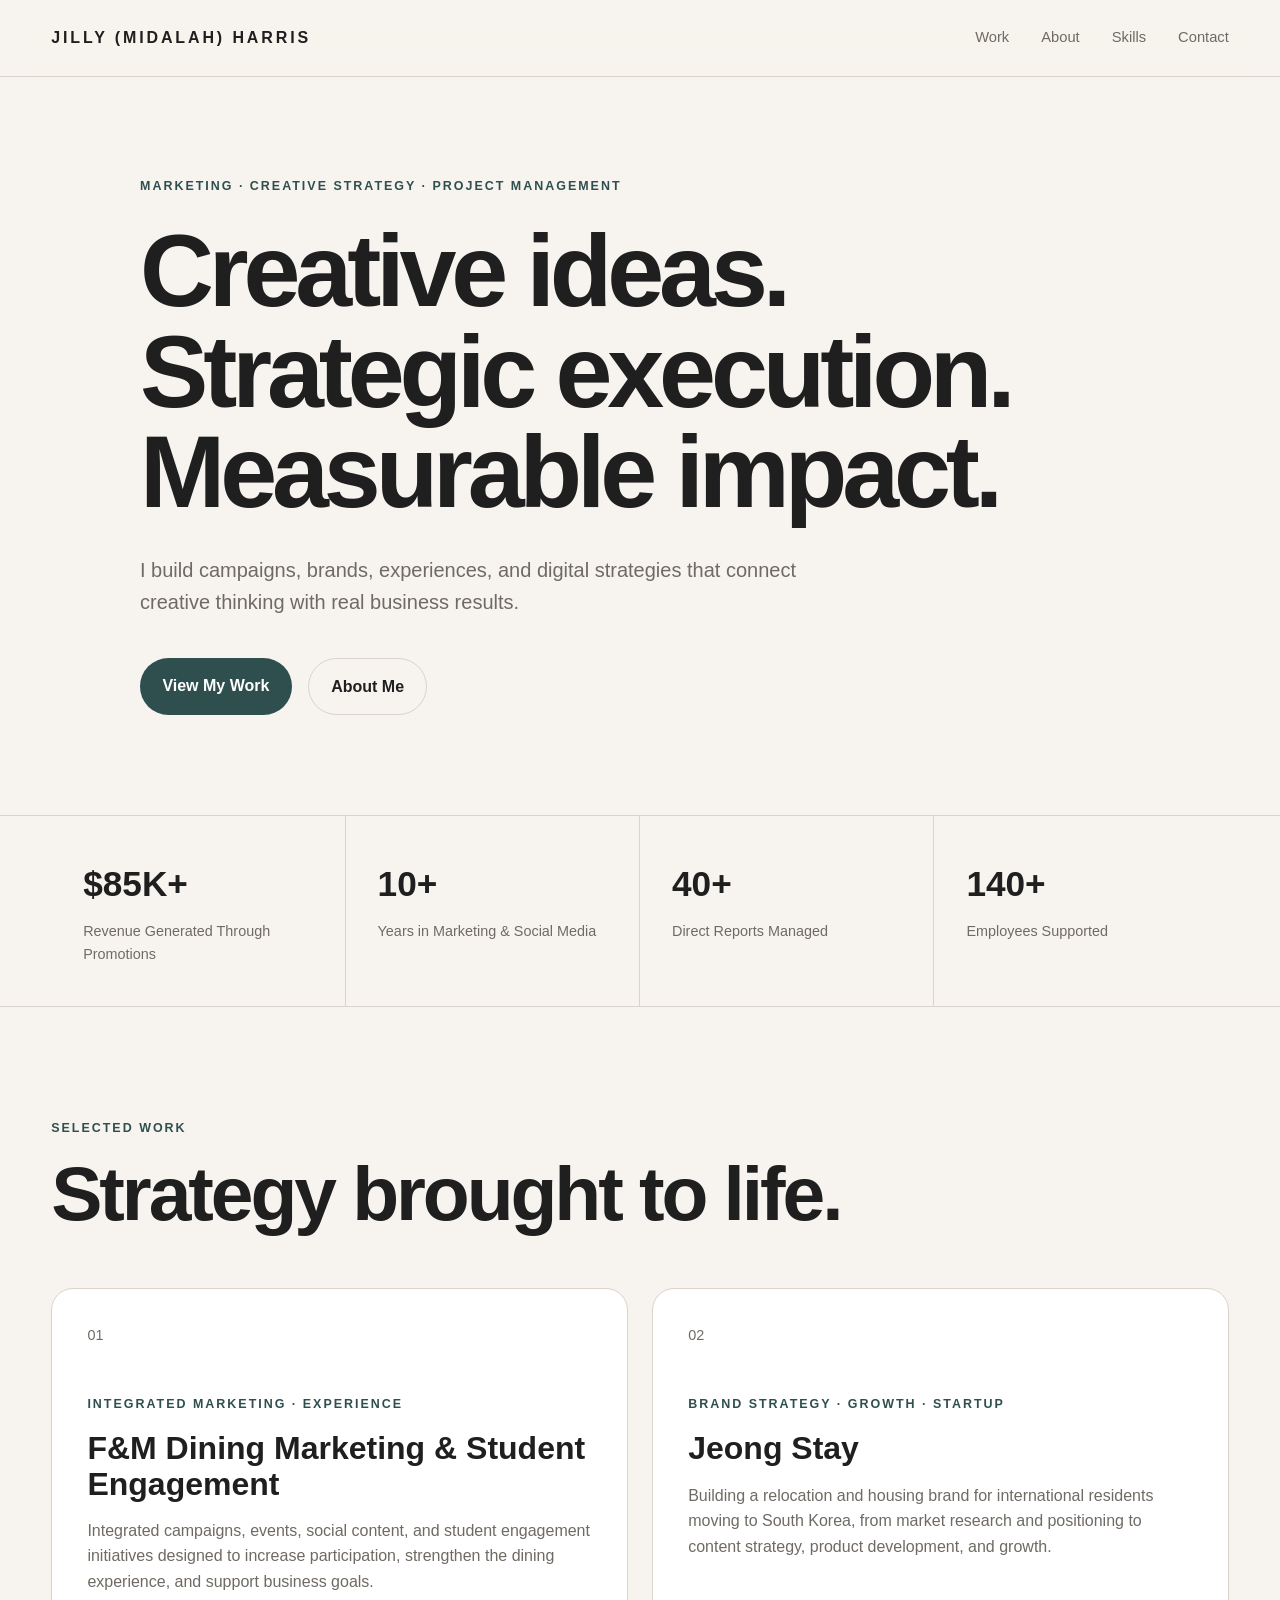
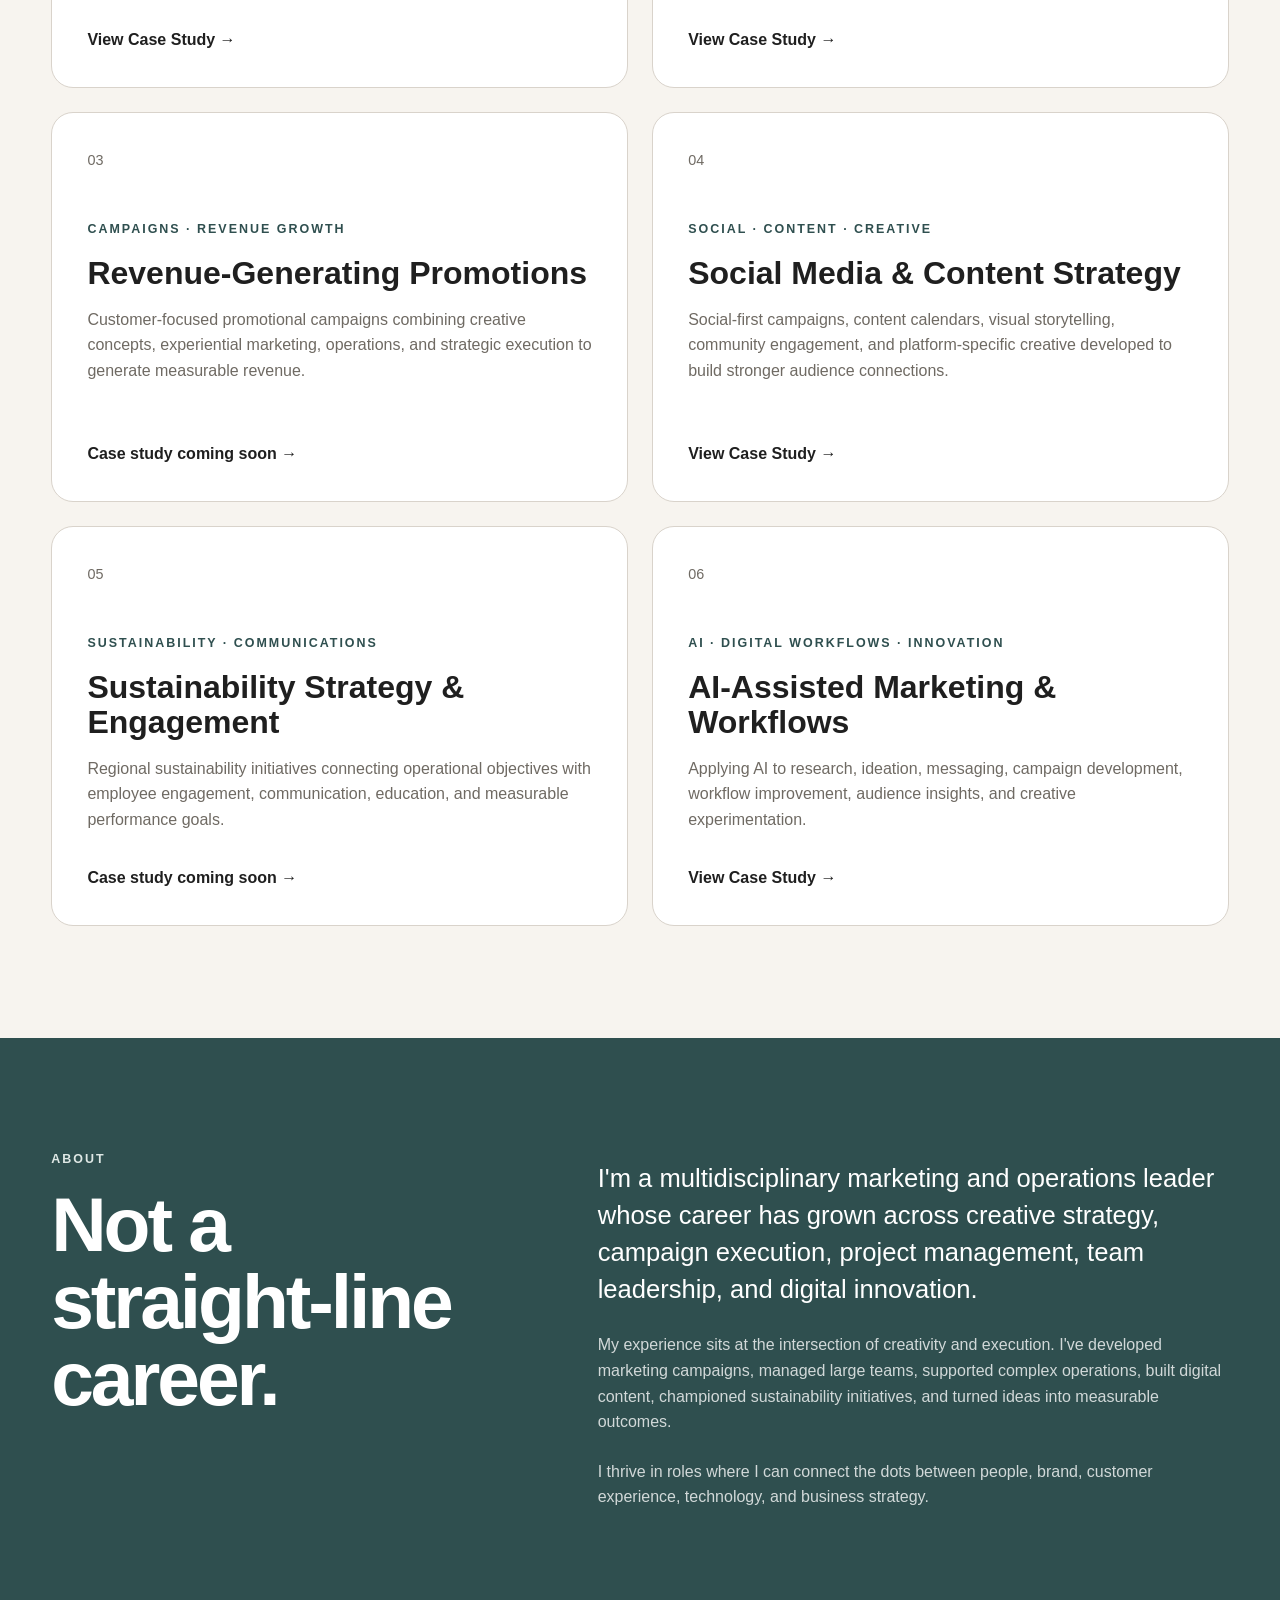
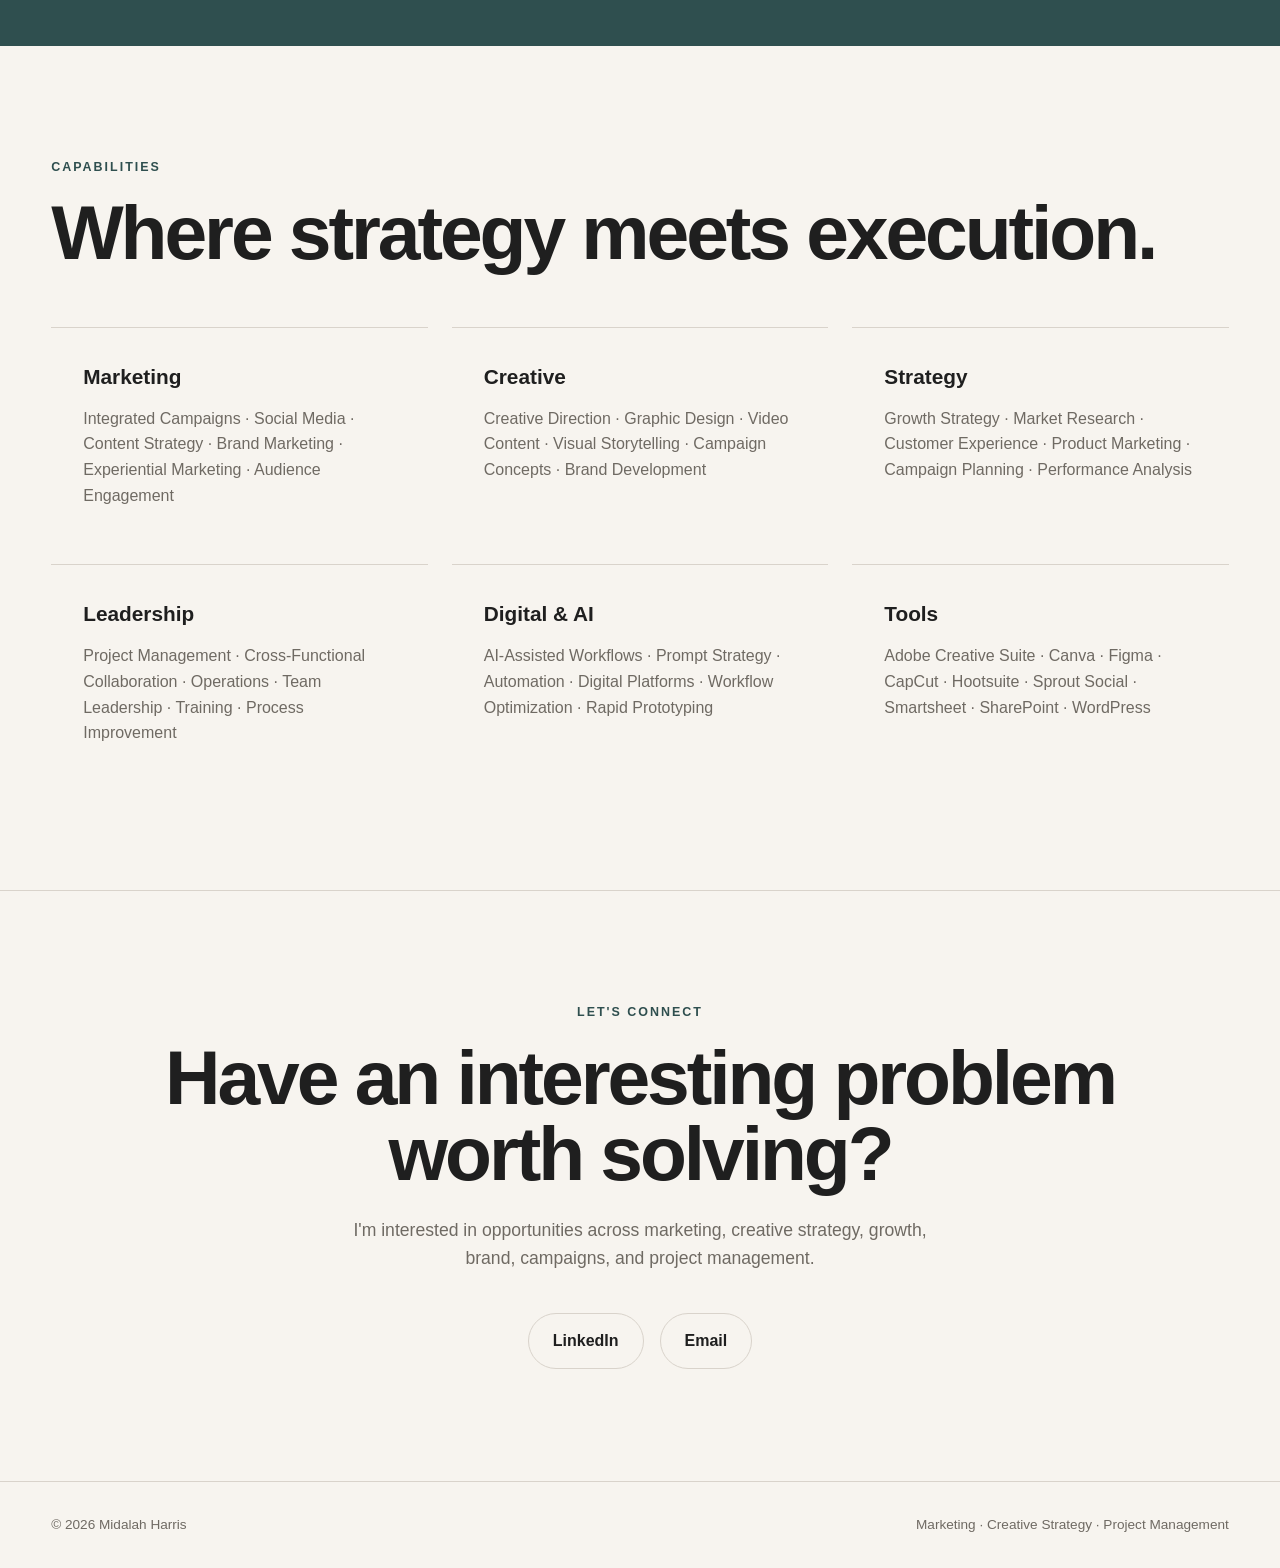
==== commit d043df45: "Update index.html" ====
--- a/index.html
+++ b/index.html
@@ -199,7 +199,7 @@
               creative experimentation.
             </p>
 
-            <a href="#" class="project-link">Case study coming soon →</a>
+            <a href="ai-marketing.html" class="project-link">View Case Study →</a>
           </article>
 
         </div>
--- a/style.css
+++ b/style.css
@@ -1538,3 +1538,431 @@
   }
 
 }
+/* =========================================
+   SOCIAL MEDIA VISUAL HERO
+========================================= */
+
+.social-hero-grid {
+  display: grid;
+  grid-template-columns: 1.35fr 0.8fr;
+  grid-template-rows: repeat(3, 145px);
+  gap: 0.8rem;
+
+  max-width: 1000px;
+  margin: 0 auto;
+}
+
+.social-hero-grid figure {
+  position: relative;
+  overflow: hidden;
+  margin: 0;
+
+  border-radius: 18px;
+  border: 1px solid var(--border);
+  background: var(--card);
+}
+
+.social-hero-feature {
+  grid-row: 1 / 4;
+}
+
+.social-hero-grid img {
+  width: 100%;
+  height: 100%;
+  display: block;
+  object-fit: cover;
+}
+
+.social-hero-grid figcaption {
+  position: absolute;
+  left: 0.75rem;
+  bottom: 0.75rem;
+
+  padding: 0.45rem 0.7rem;
+
+  background: rgba(20, 20, 20, 0.76);
+  color: white;
+
+  border-radius: 999px;
+
+  font-size: 0.68rem;
+  font-weight: 700;
+}
+
+@media (max-width: 850px) {
+
+  .social-hero-grid {
+    grid-template-columns: repeat(3, 1fr);
+    grid-template-rows: 280px 160px;
+  }
+
+  .social-hero-feature {
+    grid-column: 1 / 4;
+    grid-row: auto;
+  }
+
+}
+
+@media (max-width: 600px) {
+
+  .social-hero-grid {
+    grid-template-columns: 1fr 1fr;
+    grid-template-rows: 240px 150px 150px;
+  }
+
+  .social-hero-feature {
+    grid-column: 1 / 3;
+  }
+
+  .social-hero-grid figure:last-child {
+    grid-column: 1 / 3;
+  }
+
+}
+/* =========================================
+   SOCIAL MEDIA TOOLS
+========================================= */
+
+.social-tools-section {
+  border-top: 1px solid var(--border);
+  border-bottom: 1px solid var(--border);
+}
+
+.tools-category-grid {
+  display: grid;
+  grid-template-columns: repeat(2, 1fr);
+  gap: 1rem;
+  margin-top: 4rem;
+}
+
+.tool-category {
+  padding: 2rem;
+  background: var(--card);
+  border: 1px solid var(--border);
+  border-radius: 20px;
+}
+
+.tool-category h3 {
+  margin-top: 0.6rem;
+  font-size: 1.5rem;
+}
+
+.tool-pills {
+  display: flex;
+  flex-wrap: wrap;
+  gap: 0.55rem;
+  margin-top: 1.5rem;
+}
+
+.tool-pills span {
+  padding: 0.5rem 0.8rem;
+  border: 1px solid var(--border);
+  border-radius: 999px;
+
+  color: var(--muted);
+  font-size: 0.8rem;
+  line-height: 1;
+}
+
+@media (max-width: 700px) {
+
+  .tools-category-grid {
+    grid-template-columns: 1fr;
+  }
+
+}
+/* =========================================
+   K-PAWP SOCIAL CREATIVE
+========================================= */
+
+.project-subsection {
+  margin-top: 5rem;
+}
+
+.subsection-heading {
+  max-width: 720px;
+  margin-bottom: 2rem;
+}
+
+.subsection-heading h3 {
+  margin: 0.6rem 0 1rem;
+  font-size: clamp(1.7rem, 3vw, 2.5rem);
+}
+
+.subsection-heading p:last-child {
+  color: var(--muted);
+  line-height: 1.7;
+}
+
+.kpawp-gallery {
+  display: grid;
+  grid-template-columns: repeat(3, 1fr);
+  gap: 1rem;
+}
+
+.kpawp-gallery figure {
+  margin: 0;
+  overflow: hidden;
+  background: var(--card);
+  border: 1px solid var(--border);
+  border-radius: 18px;
+}
+
+.kpawp-gallery img {
+  width: 100%;
+  aspect-ratio: 1 / 1;
+  display: block;
+  object-fit: cover;
+  transition: transform 0.35s ease;
+}
+
+.kpawp-gallery figure:hover img {
+  transform: scale(1.025);
+}
+
+.kpawp-gallery figcaption {
+  padding: 0.9rem 1rem;
+  color: var(--muted);
+  font-size: 0.78rem;
+  font-weight: 600;
+}
+
+.kpawp-process {
+  margin-top: 4rem;
+}
+
+.project-takeaway {
+  max-width: 900px;
+  margin: 4rem auto 0;
+  padding: 2.5rem;
+  background: var(--card);
+  border: 1px solid var(--border);
+  border-radius: 20px;
+}
+
+.takeaway-copy {
+  margin-top: 0.8rem;
+  font-size: clamp(1.15rem, 2vw, 1.5rem);
+  line-height: 1.55;
+}
+
+@media (max-width: 850px) {
+  .kpawp-gallery {
+    grid-template-columns: repeat(2, 1fr);
+  }
+}
+
+@media (max-width: 520px) {
+  .kpawp-gallery {
+    grid-template-columns: 1fr;
+  }
+}
+/* =========================================
+   VIDEO SHOWCASE
+========================================= */
+
+.video-showcase-grid {
+  display: grid;
+  grid-template-columns: repeat(3, 1fr);
+  gap: 1.5rem;
+  margin-top: 4rem;
+}
+
+.video-showcase-card {
+  padding: 1.5rem;
+  background: var(--card);
+  border: 1px solid var(--border);
+  border-radius: 22px;
+}
+
+.video-phone-frame {
+  width: min(100%, 250px);
+  margin: 0 auto;
+
+  overflow: hidden;
+  border-radius: 24px;
+  background: #111;
+}
+
+.video-phone-frame video {
+  display: block;
+  width: 100%;
+  aspect-ratio: 9 / 16;
+  object-fit: cover;
+  background: #111;
+}
+
+.video-showcase-copy {
+  margin-top: 1.5rem;
+}
+
+.video-showcase-copy h3 {
+  margin-top: 0.6rem;
+  font-size: 1.45rem;
+}
+
+.video-showcase-copy p:not(.project-type) {
+  margin-top: 0.8rem;
+  color: var(--muted);
+}
+
+@media (max-width: 900px) {
+  .video-showcase-grid {
+    grid-template-columns: 1fr;
+  }
+
+  .video-showcase-card {
+    display: grid;
+    grid-template-columns: 220px 1fr;
+    align-items: center;
+    gap: 2rem;
+  }
+
+  .video-showcase-copy {
+    margin-top: 0;
+  }
+}
+
+@media (max-width: 600px) {
+  .video-showcase-card {
+    display: block;
+  }
+
+  .video-showcase-copy {
+    margin-top: 1.5rem;
+  }
+
+  .video-phone-frame {
+    width: min(100%, 230px);
+  }
+}
+/* =========================================
+   SOCIAL MEDIA SUMMARY
+========================================= */
+
+.social-summary-section {
+  border-top: 1px solid var(--border);
+}
+
+.social-summary-grid {
+  display: grid;
+  grid-template-columns: repeat(3, 1fr);
+  gap: 1rem;
+  margin-top: 3.5rem;
+}
+
+.social-summary-grid article {
+  padding: 2rem;
+  background: var(--card);
+  border: 1px solid var(--border);
+  border-radius: 20px;
+}
+
+.social-summary-grid article > span {
+  display: block;
+  margin-bottom: 1.5rem;
+
+  color: var(--accent);
+  font-size: 0.75rem;
+  font-weight: 700;
+}
+
+.social-summary-grid h3 {
+  font-size: 1.4rem;
+  line-height: 1.2;
+}
+
+.social-summary-grid p {
+  margin-top: 0.8rem;
+  color: var(--muted);
+  line-height: 1.6;
+}
+
+@media (max-width: 900px) {
+
+  .social-summary-grid {
+    grid-template-columns: repeat(2, 1fr);
+  }
+
+}
+
+@media (max-width: 600px) {
+
+  .social-summary-grid {
+    grid-template-columns: 1fr;
+  }
+
+}
+/* =========================================
+   AI MARKETING CASE STUDY
+========================================= */
+
+.ai-workflow {
+  display: flex;
+  align-items: stretch;
+  gap: 1rem;
+  margin-top: 4rem;
+}
+
+.ai-workflow > div:not(.flow-arrow) {
+  flex: 1;
+  padding: 1.5rem;
+  background: var(--card);
+  border: 1px solid var(--border);
+  border-radius: 18px;
+}
+
+.ai-workflow span {
+  color: var(--accent);
+  font-size: 0.75rem;
+  font-weight: 700;
+}
+
+.ai-workflow h3 {
+  margin-top: 0.75rem;
+}
+
+.ai-workflow p {
+  margin-top: 0.6rem;
+  color: var(--muted);
+  font-size: 0.9rem;
+}
+
+.ai-creative-gallery {
+  display: grid;
+  grid-template-columns: repeat(3, 1fr);
+  gap: 1rem;
+  max-width: 950px;
+  margin: 4rem auto 0;
+}
+
+.ai-creative-gallery img {
+  display: block;
+  width: 100%;
+  aspect-ratio: 1 / 1;
+  object-fit: cover;
+
+  border: 1px solid var(--border);
+  border-radius: 18px;
+}
+
+@media (max-width: 900px) {
+
+  .ai-workflow {
+    flex-direction: column;
+  }
+
+  .ai-workflow .flow-arrow {
+    transform: rotate(90deg);
+    justify-content: center;
+  }
+
+}
+
+@media (max-width: 600px) {
+
+  .ai-creative-gallery {
+    grid-template-columns: 1fr;
+  }
+
+}
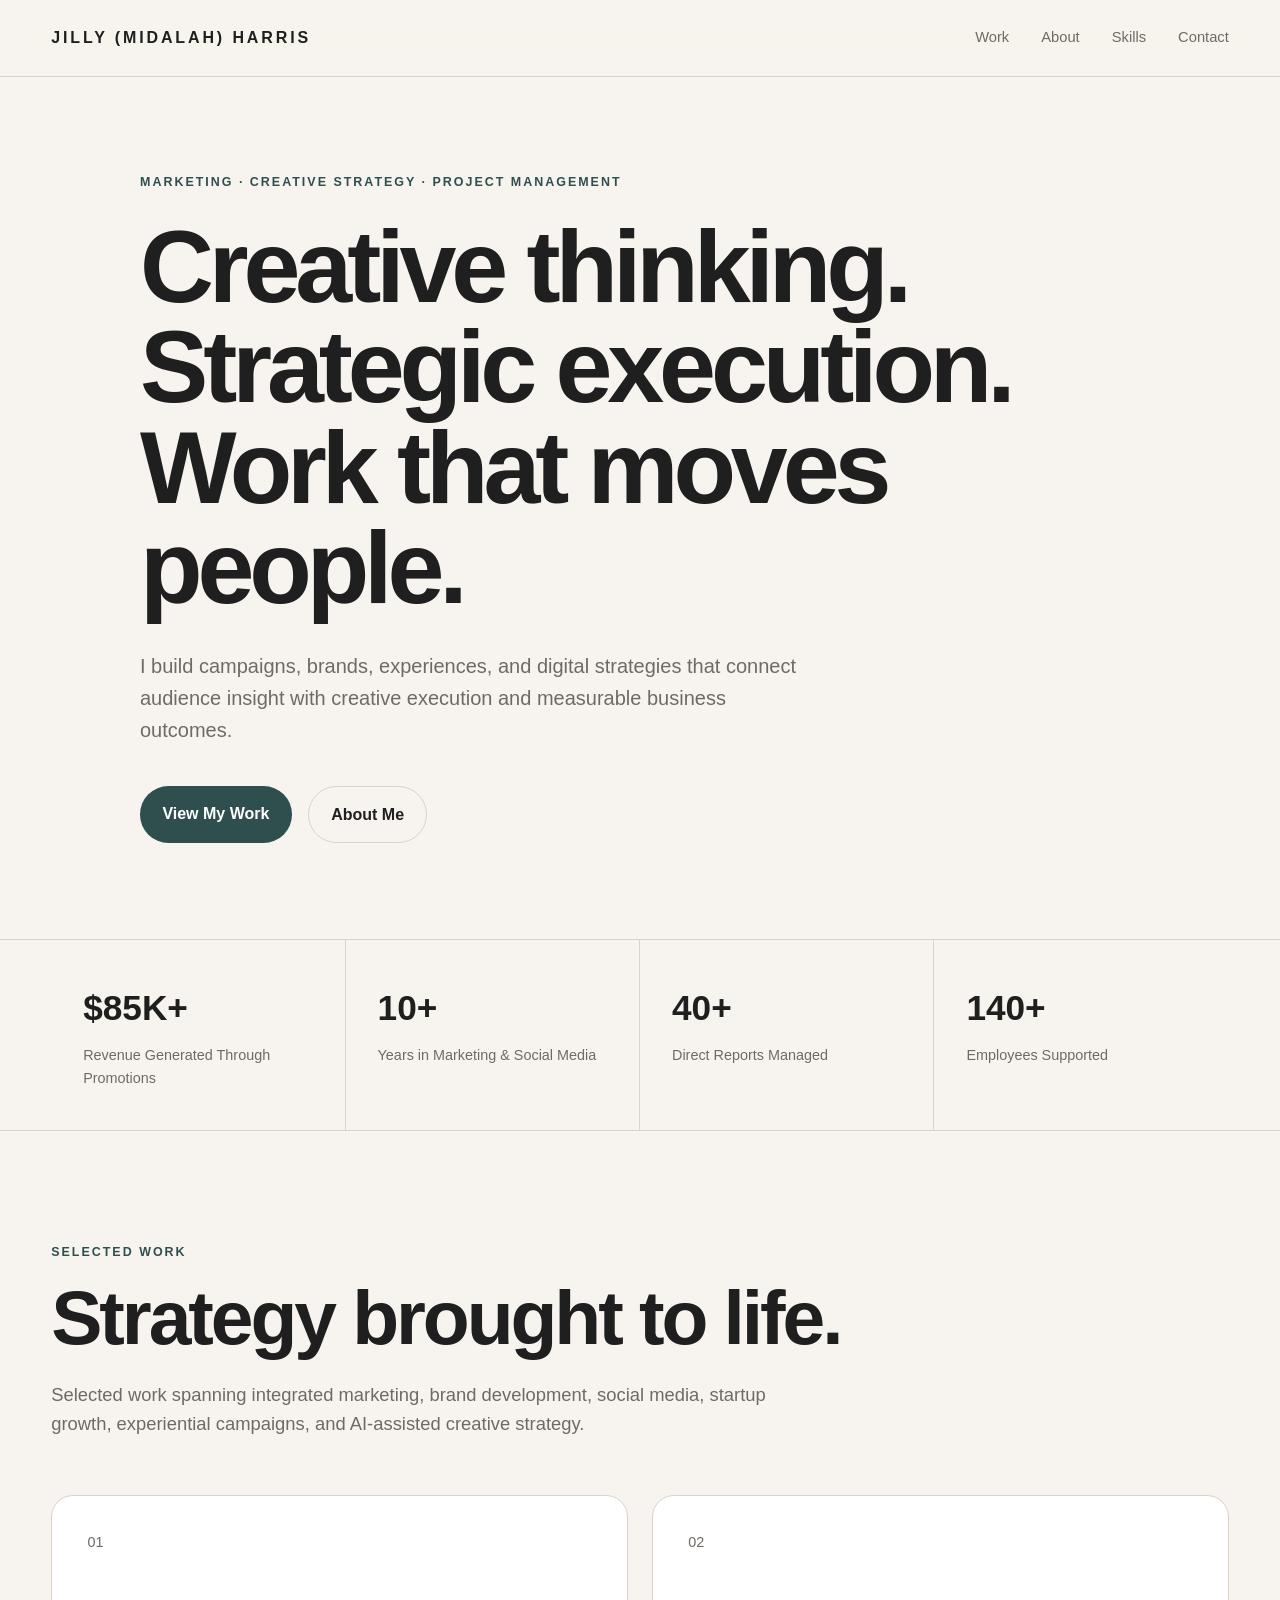
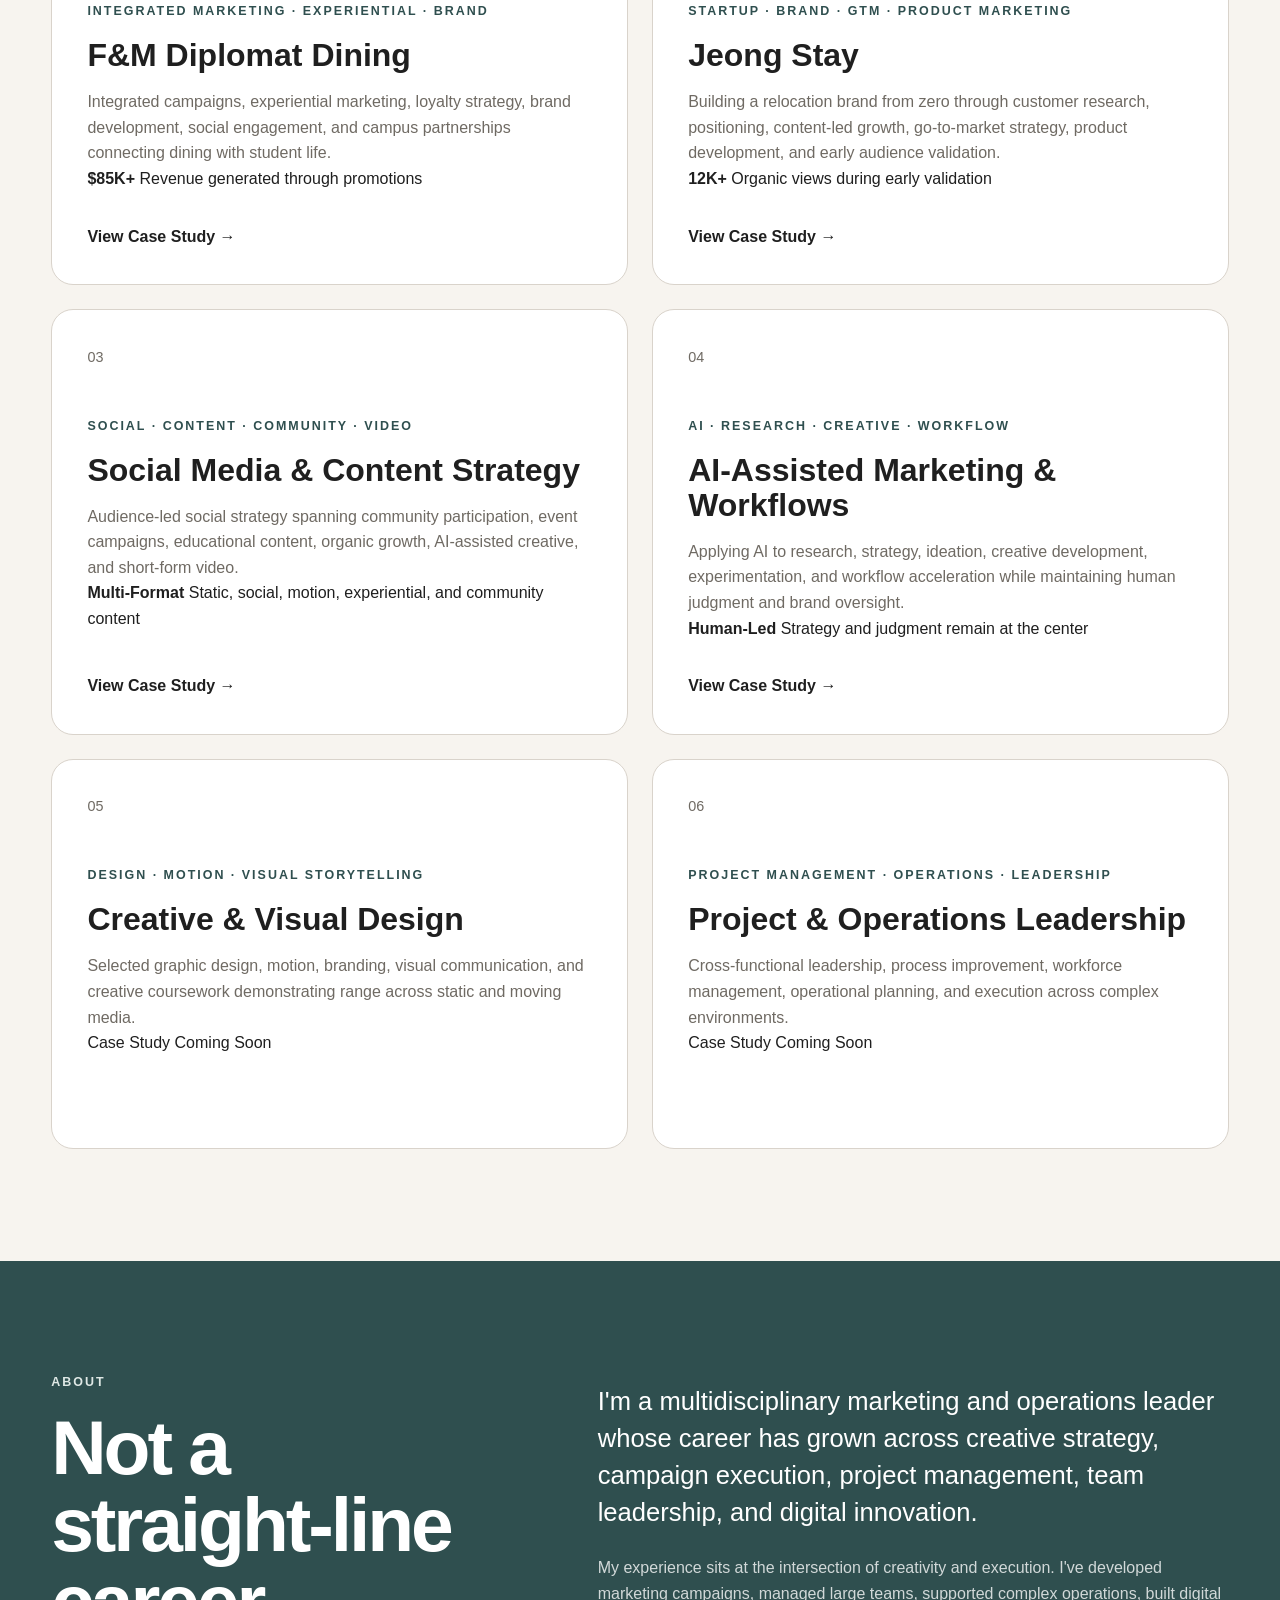
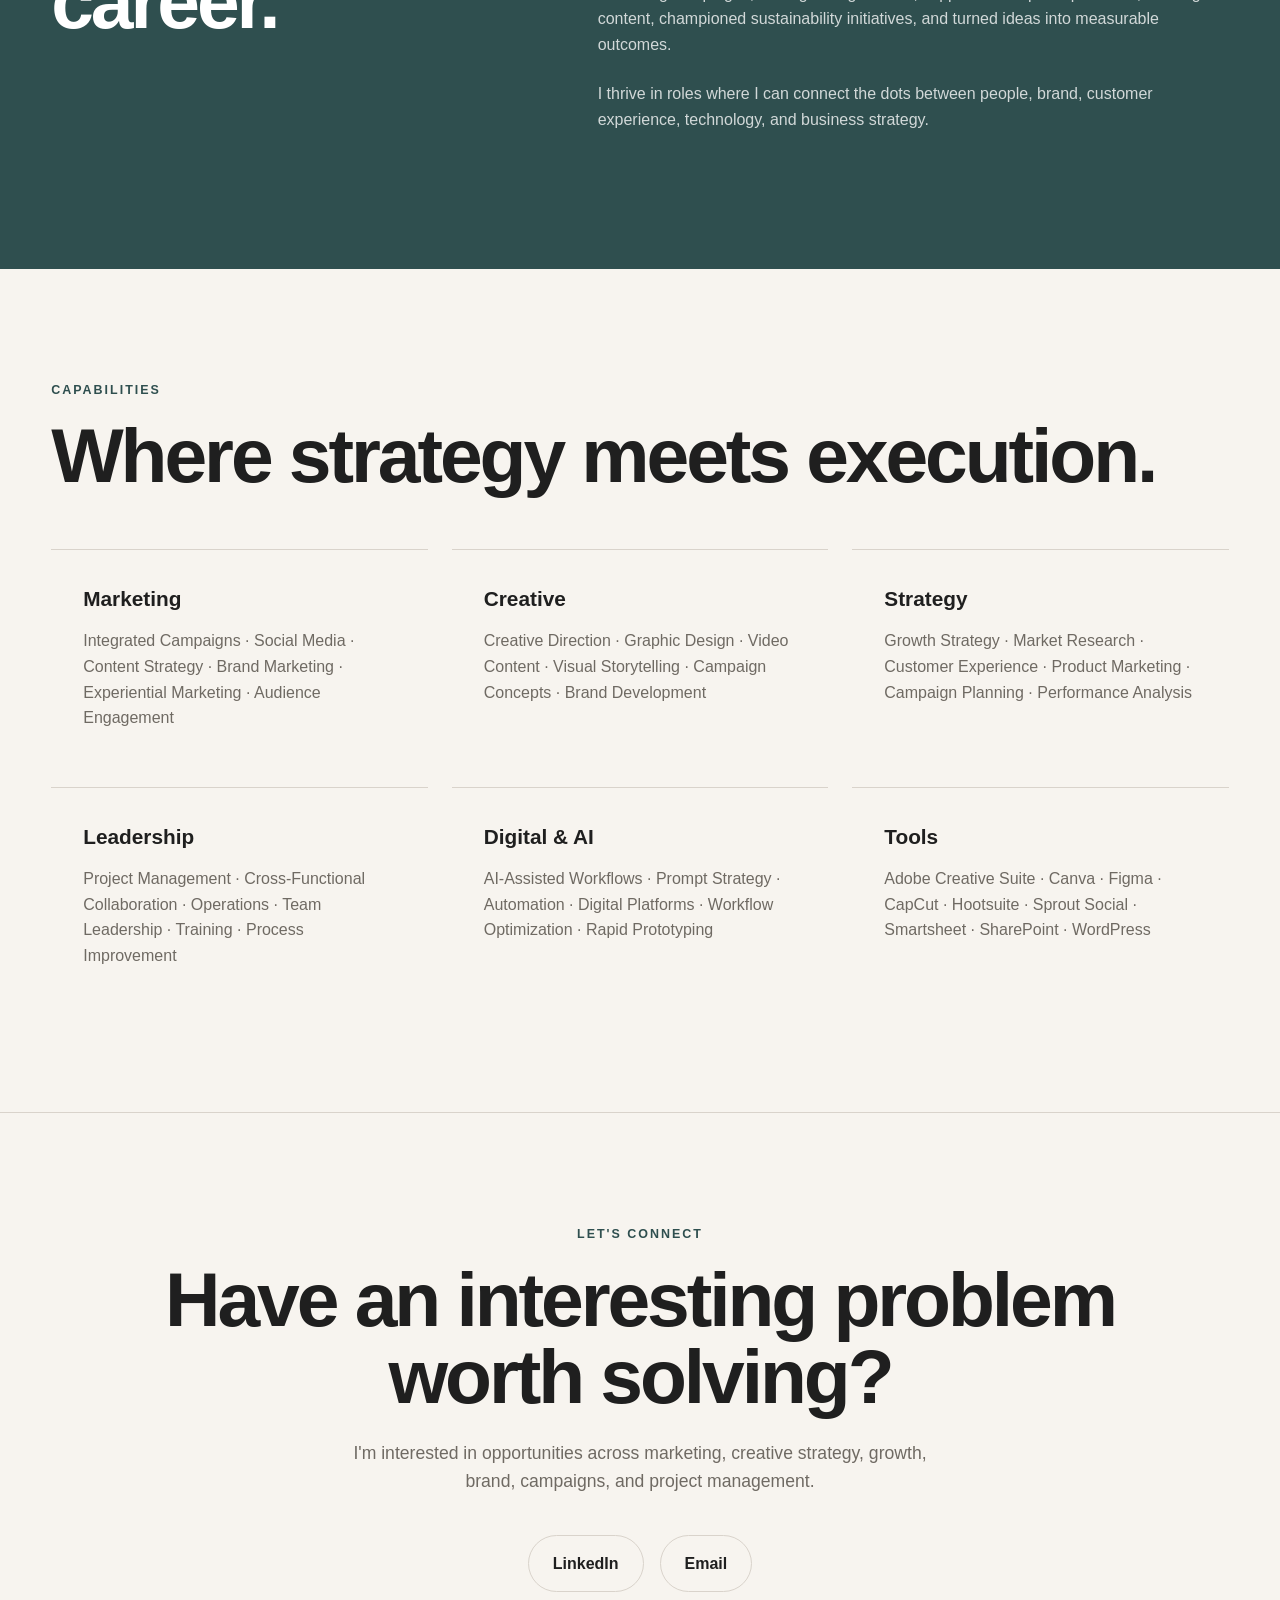
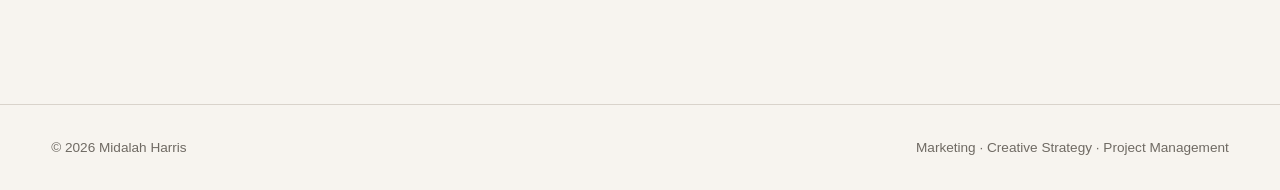
==== commit ee127e34: "Update index.html" ====
--- a/index.html
+++ b/index.html
@@ -35,21 +35,21 @@
     <section class="hero">
       <div class="container hero-content">
 
-        <p class="eyebrow">
-          MARKETING · CREATIVE STRATEGY · PROJECT MANAGEMENT
-        </p>
-
-        <h1>
-          Creative ideas.<br>
-          Strategic execution.<br>
-          Measurable impact.
-        </h1>
-
-        <p class="hero-text">
-          I build campaigns, brands, experiences, and digital strategies
-          that connect creative thinking with real business results.
-        </p>
-
+      <p class="eyebrow">
+  MARKETING · CREATIVE STRATEGY · PROJECT MANAGEMENT
+</p>
+
+<h1>
+  Creative thinking.<br>
+  Strategic execution.<br>
+  Work that moves people.
+</h1>
+
+<p class="hero-text">
+  I build campaigns, brands, experiences, and digital strategies
+  that connect audience insight with creative execution and
+  measurable business outcomes.
+</p>
         <div class="hero-buttons">
           <a href="#work" class="button primary-button">View My Work</a>
           <a href="#about" class="button secondary-button">About Me</a>
@@ -85,126 +85,206 @@
       </div>
     </section>
 
-    <!-- FEATURED WORK -->
-    <section class="work section" id="work">
-      <div class="container">
-
-        <p class="section-label">SELECTED WORK</p>
-        <h2>Strategy brought to life.</h2>
-
-        <div class="project-grid">
-
-          <article class="project-card">
-            <div class="project-number">01</div>
-
-            <p class="project-type">
-              INTEGRATED MARKETING · EXPERIENCE
-            </p>
-
-            <h3>F&M Dining Marketing & Student Engagement</h3>
-
-            <p>
-              Integrated campaigns, events, social content, and student
-              engagement initiatives designed to increase participation,
-              strengthen the dining experience, and support business goals.
-            </p>
-
-            <a href="fm-dining.html" class="project-link">View Case Study →</a>
-          </article>
-
-          <article class="project-card">
-            <div class="project-number">02</div>
-
-            <p class="project-type">
-              BRAND STRATEGY · GROWTH · STARTUP
-            </p>
-
-            <h3>Jeong Stay</h3>
-
-            <p>
-              Building a relocation and housing brand for international
-              residents moving to South Korea, from market research and
-              positioning to content strategy, product development, and growth.
-            </p>
-
-          <a href="jeong-stay.html" class="project-link">View Case Study →</a>
-          </article>
-
-          <article class="project-card">
-            <div class="project-number">03</div>
-
-            <p class="project-type">
-              CAMPAIGNS · REVENUE GROWTH
-            </p>
-
-            <h3>Revenue-Generating Promotions</h3>
-
-            <p>
-              Customer-focused promotional campaigns combining creative
-              concepts, experiential marketing, operations, and strategic
-              execution to generate measurable revenue.
-            </p>
-
-            <a href="#" class="project-link">Case study coming soon →</a>
-          </article>
-
-          <article class="project-card">
-            <div class="project-number">04</div>
-
-            <p class="project-type">
-              SOCIAL · CONTENT · CREATIVE
-            </p>
-
-            <h3>Social Media & Content Strategy</h3>
-
-            <p>
-              Social-first campaigns, content calendars, visual storytelling,
-              community engagement, and platform-specific creative developed
-              to build stronger audience connections.
-            </p>
-
-           <a href="social-media.html" class="project-link">View Case Study →</a>
-          </article>
-
-          <article class="project-card">
-            <div class="project-number">05</div>
-
-            <p class="project-type">
-              SUSTAINABILITY · COMMUNICATIONS
-            </p>
-
-            <h3>Sustainability Strategy & Engagement</h3>
-
-            <p>
-              Regional sustainability initiatives connecting operational
-              objectives with employee engagement, communication, education,
-              and measurable performance goals.
-            </p>
-
-            <a href="#" class="project-link">Case study coming soon →</a>
-          </article>
-
-          <article class="project-card">
-            <div class="project-number">06</div>
-
-            <p class="project-type">
-              AI · DIGITAL WORKFLOWS · INNOVATION
-            </p>
-
-            <h3>AI-Assisted Marketing & Workflows</h3>
-
-            <p>
-              Applying AI to research, ideation, messaging, campaign
-              development, workflow improvement, audience insights, and
-              creative experimentation.
-            </p>
-
-            <a href="ai-marketing.html" class="project-link">View Case Study →</a>
-          </article>
-
-        </div>
-      </div>
-    </section>
+   <!-- FEATURED WORK -->
+<section class="work section" id="work">
+
+  <div class="container">
+
+    <p class="section-label">SELECTED WORK</p>
+
+    <h2>
+      Strategy brought to life.
+    </h2>
+
+    <p class="section-intro-text">
+      Selected work spanning integrated marketing, brand development,
+      social media, startup growth, experiential campaigns, and
+      AI-assisted creative strategy.
+    </p>
+
+
+    <div class="project-grid">
+
+      <!-- F&M DINING -->
+      <article class="project-card featured-project-card">
+
+        <div class="project-number">01</div>
+
+        <p class="project-type">
+          INTEGRATED MARKETING · EXPERIENTIAL · BRAND
+        </p>
+
+        <h3>
+          F&M Diplomat Dining
+        </h3>
+
+        <p>
+          Integrated campaigns, experiential marketing, loyalty strategy,
+          brand development, social engagement, and campus partnerships
+          connecting dining with student life.
+        </p>
+
+        <div class="project-mini-impact">
+          <strong>$85K+</strong>
+          <span>Revenue generated through promotions</span>
+        </div>
+
+        <a href="fm-dining.html" class="project-link">
+          View Case Study →
+        </a>
+
+      </article>
+
+
+      <!-- JEONG STAY -->
+      <article class="project-card featured-project-card">
+
+        <div class="project-number">02</div>
+
+        <p class="project-type">
+          STARTUP · BRAND · GTM · PRODUCT MARKETING
+        </p>
+
+        <h3>
+          Jeong Stay
+        </h3>
+
+        <p>
+          Building a relocation brand from zero through customer research,
+          positioning, content-led growth, go-to-market strategy, product
+          development, and early audience validation.
+        </p>
+
+        <div class="project-mini-impact">
+          <strong>12K+</strong>
+          <span>Organic views during early validation</span>
+        </div>
+
+        <a href="jeong-stay.html" class="project-link">
+          View Case Study →
+        </a>
+
+      </article>
+
+
+      <!-- SOCIAL MEDIA -->
+      <article class="project-card featured-project-card">
+
+        <div class="project-number">03</div>
+
+        <p class="project-type">
+          SOCIAL · CONTENT · COMMUNITY · VIDEO
+        </p>
+
+        <h3>
+          Social Media & Content Strategy
+        </h3>
+
+        <p>
+          Audience-led social strategy spanning community participation,
+          event campaigns, educational content, organic growth,
+          AI-assisted creative, and short-form video.
+        </p>
+
+        <div class="project-mini-impact">
+          <strong>Multi-Format</strong>
+          <span>Static, social, motion, experiential, and community content</span>
+        </div>
+
+        <a href="social-media.html" class="project-link">
+          View Case Study →
+        </a>
+
+      </article>
+
+
+      <!-- AI -->
+      <article class="project-card featured-project-card">
+
+        <div class="project-number">04</div>
+
+        <p class="project-type">
+          AI · RESEARCH · CREATIVE · WORKFLOW
+        </p>
+
+        <h3>
+          AI-Assisted Marketing & Workflows
+        </h3>
+
+        <p>
+          Applying AI to research, strategy, ideation, creative development,
+          experimentation, and workflow acceleration while maintaining
+          human judgment and brand oversight.
+        </p>
+
+        <div class="project-mini-impact">
+          <strong>Human-Led</strong>
+          <span>Strategy and judgment remain at the center</span>
+        </div>
+
+        <a href="ai-marketing.html" class="project-link">
+          View Case Study →
+        </a>
+
+      </article>
+
+
+      <!-- CREATIVE / DESIGN -->
+      <article class="project-card future-project-card">
+
+        <div class="project-number">05</div>
+
+        <p class="project-type">
+          DESIGN · MOTION · VISUAL STORYTELLING
+        </p>
+
+        <h3>
+          Creative & Visual Design
+        </h3>
+
+        <p>
+          Selected graphic design, motion, branding, visual communication,
+          and creative coursework demonstrating range across static and
+          moving media.
+        </p>
+
+        <span class="project-coming-soon">
+          Case Study Coming Soon
+        </span>
+
+      </article>
+
+
+      <!-- PROJECT MANAGEMENT -->
+      <article class="project-card future-project-card">
+
+        <div class="project-number">06</div>
+
+        <p class="project-type">
+          PROJECT MANAGEMENT · OPERATIONS · LEADERSHIP
+        </p>
+
+        <h3>
+          Project & Operations Leadership
+        </h3>
+
+        <p>
+          Cross-functional leadership, process improvement, workforce
+          management, operational planning, and execution across complex
+          environments.
+        </p>
+
+        <span class="project-coming-soon">
+          Case Study Coming Soon
+        </span>
+
+      </article>
+
+    </div>
+
+  </div>
+
+</section>
 
     <!-- ABOUT -->
     <section class="about section" id="about">
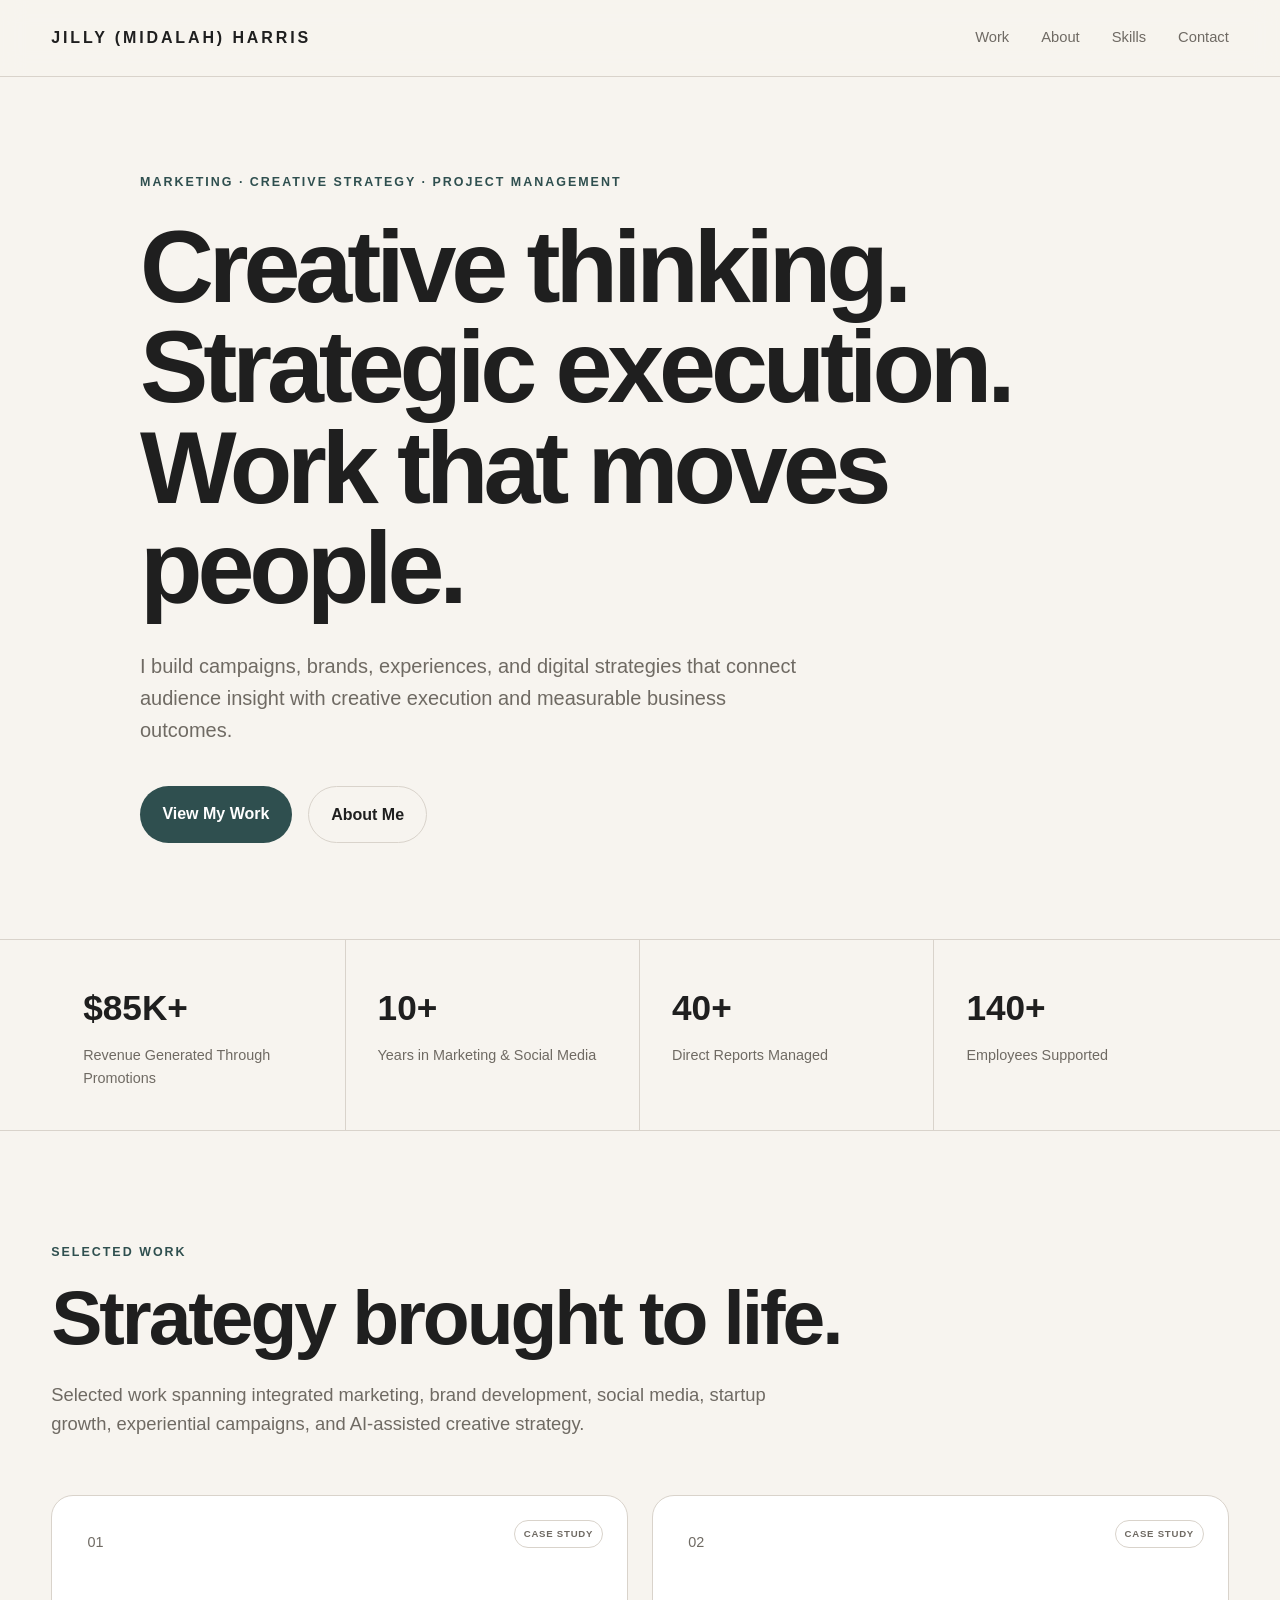
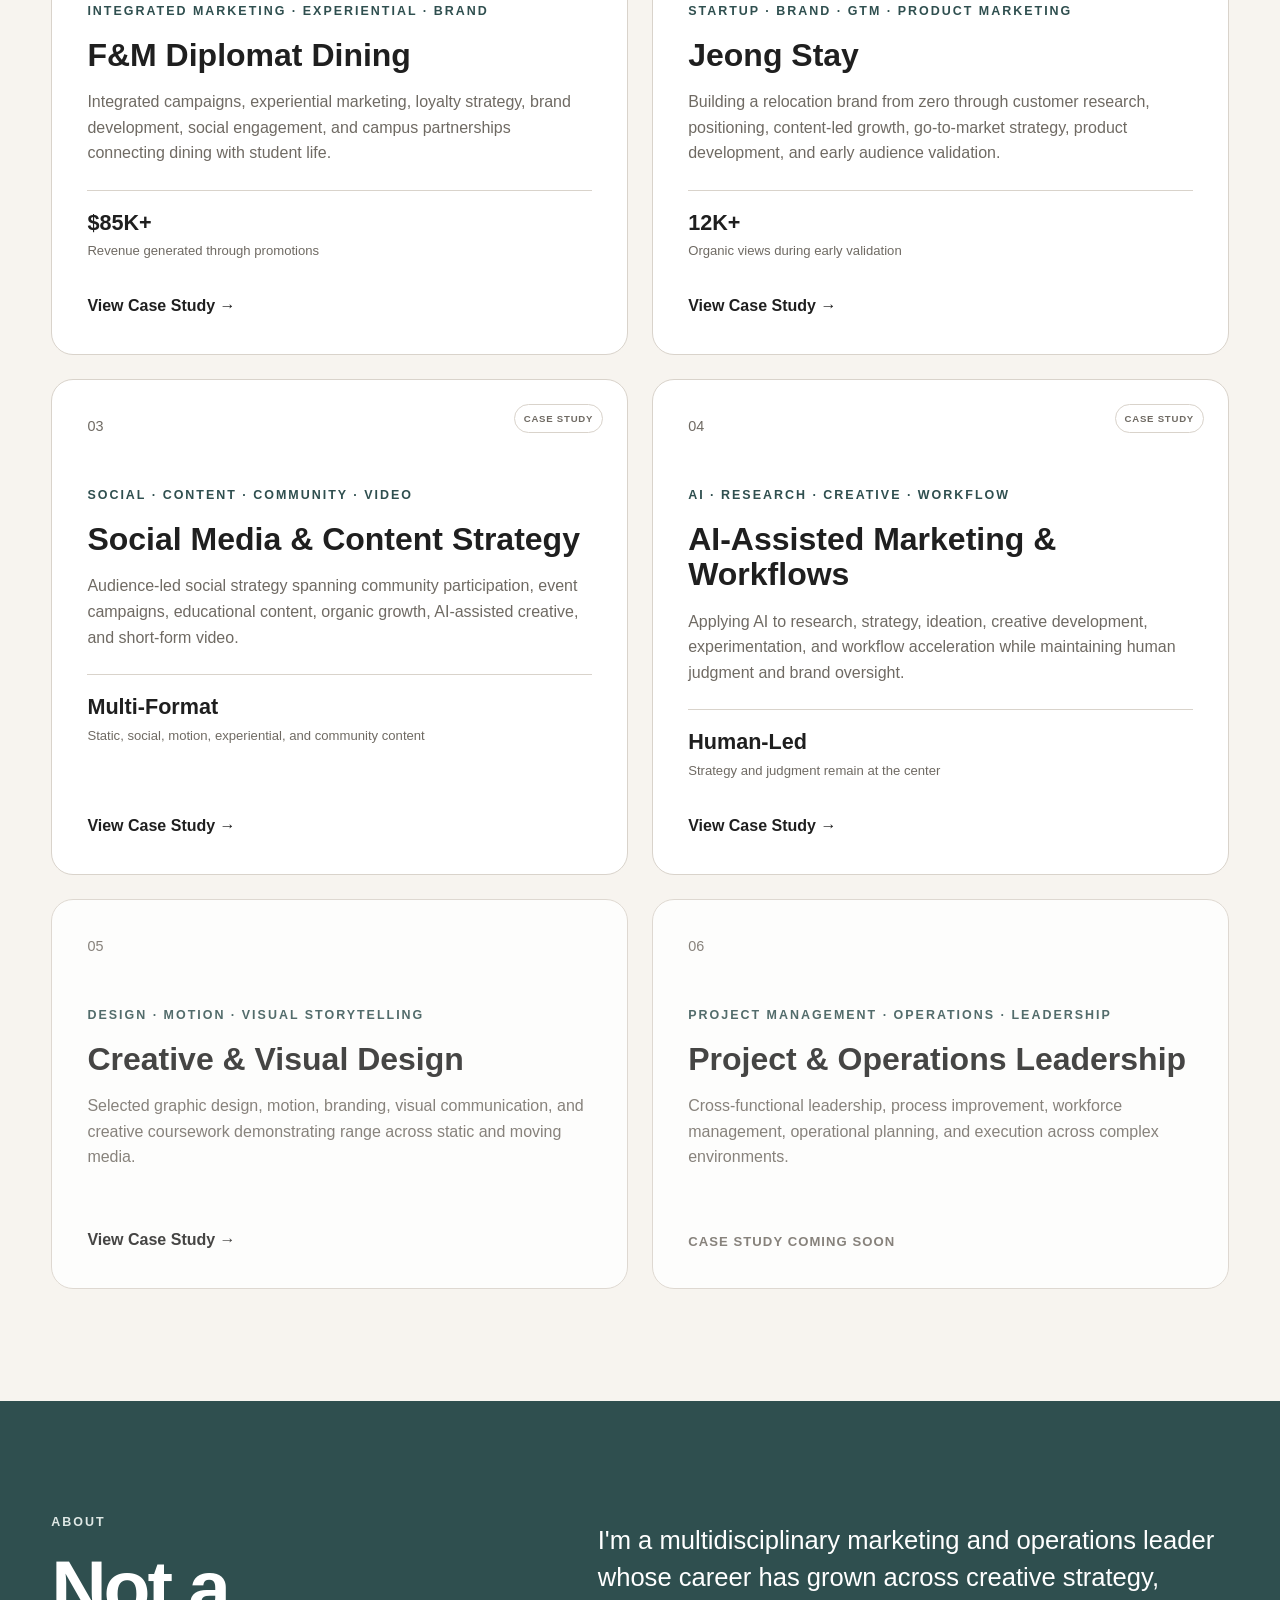
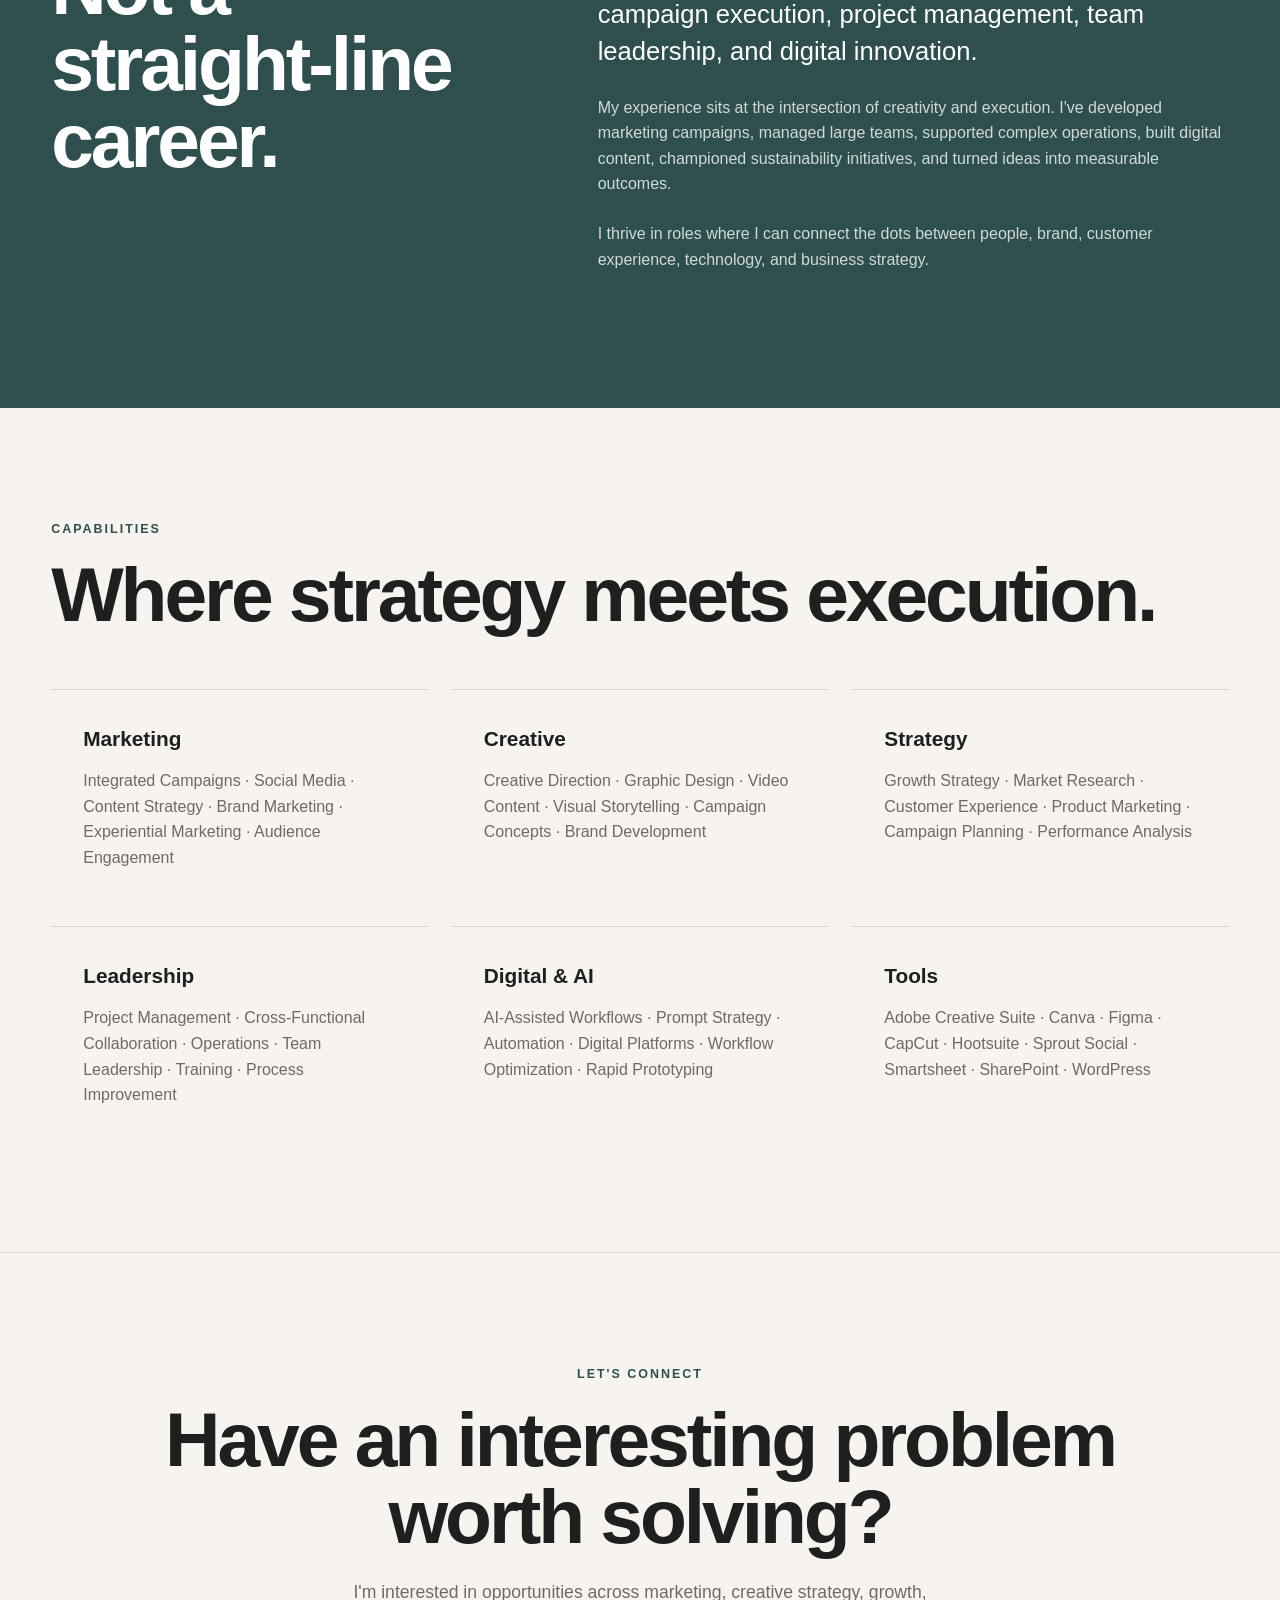
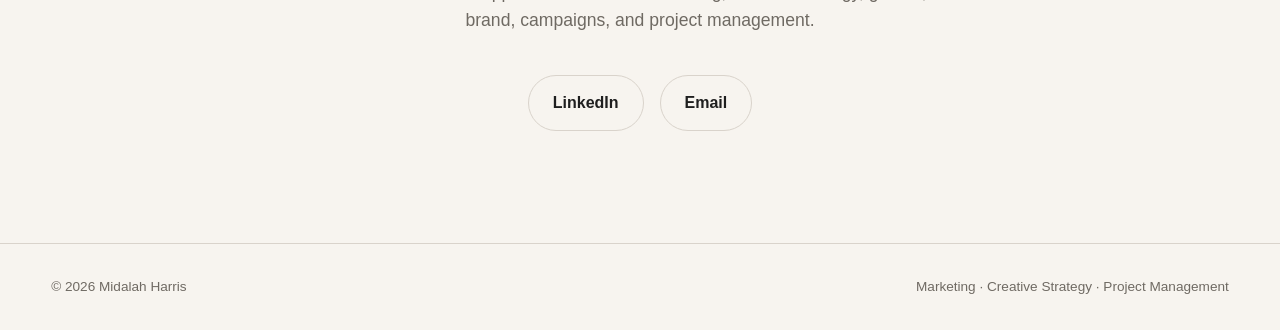
==== commit ca7ae648: "Update index.html" ====
--- a/index.html
+++ b/index.html
@@ -248,9 +248,9 @@
           moving media.
         </p>
 
-        <span class="project-coming-soon">
-          Case Study Coming Soon
-        </span>
+      <a href="creative-design.html" class="project-link">
+  View Case Study →
+</a>
 
       </article>
 
--- a/style.css
+++ b/style.css
@@ -1966,3 +1966,128 @@
   }
 
 }
+/* =========================================
+   HOMEPAGE PROJECT POLISH
+========================================= */
+
+.project-mini-impact {
+  margin-top: 1.5rem;
+  padding-top: 1.25rem;
+  border-top: 1px solid var(--border);
+}
+
+.project-mini-impact strong {
+  display: block;
+  font-size: 1.35rem;
+  line-height: 1.1;
+}
+
+.project-mini-impact span {
+  display: block;
+  margin-top: 0.35rem;
+  color: var(--muted);
+  font-size: 0.82rem;
+}
+
+.project-coming-soon {
+  margin-top: auto;
+  padding-top: 2rem;
+
+  color: var(--muted);
+  font-size: 0.82rem;
+  font-weight: 700;
+  text-transform: uppercase;
+  letter-spacing: 0.08em;
+}
+
+.featured-project-card {
+  position: relative;
+}
+
+.featured-project-card::after {
+  content: "CASE STUDY";
+  position: absolute;
+  top: 1.5rem;
+  right: 1.5rem;
+
+  padding: 0.35rem 0.55rem;
+
+  border: 1px solid var(--border);
+  border-radius: 999px;
+
+  color: var(--muted);
+  font-size: 0.6rem;
+  font-weight: 700;
+  letter-spacing: 0.08em;
+}
+
+.future-project-card {
+  opacity: 0.82;
+}
+/* =========================================
+   CREATIVE & VISUAL DESIGN
+========================================= */
+
+.design-gallery {
+  display: grid;
+  gap: 1rem;
+  margin-top: 4rem;
+}
+
+.design-gallery-two {
+  grid-template-columns: repeat(2, 1fr);
+}
+
+.design-gallery-three {
+  grid-template-columns: repeat(3, 1fr);
+}
+
+.design-gallery figure {
+  margin: 0;
+  overflow: hidden;
+
+  background: var(--card);
+  border: 1px solid var(--border);
+  border-radius: 18px;
+}
+
+.design-gallery img {
+  display: block;
+  width: 100%;
+  height: 360px;
+  object-fit: contain;
+  background: white;
+  padding: 0.75rem;
+}
+
+.design-gallery figcaption {
+  padding: 0.9rem 1rem;
+
+  color: var(--muted);
+  font-size: 0.8rem;
+  font-weight: 600;
+
+  border-top: 1px solid var(--border);
+}
+
+@media (max-width: 900px) {
+
+  .design-gallery-three {
+    grid-template-columns: repeat(2, 1fr);
+  }
+
+}
+
+@media (max-width: 650px) {
+
+  .design-gallery-two,
+  .design-gallery-three {
+    grid-template-columns: 1fr;
+  }
+
+  .design-gallery img {
+    height: auto;
+    max-height: 420px;
+  }
+
+}
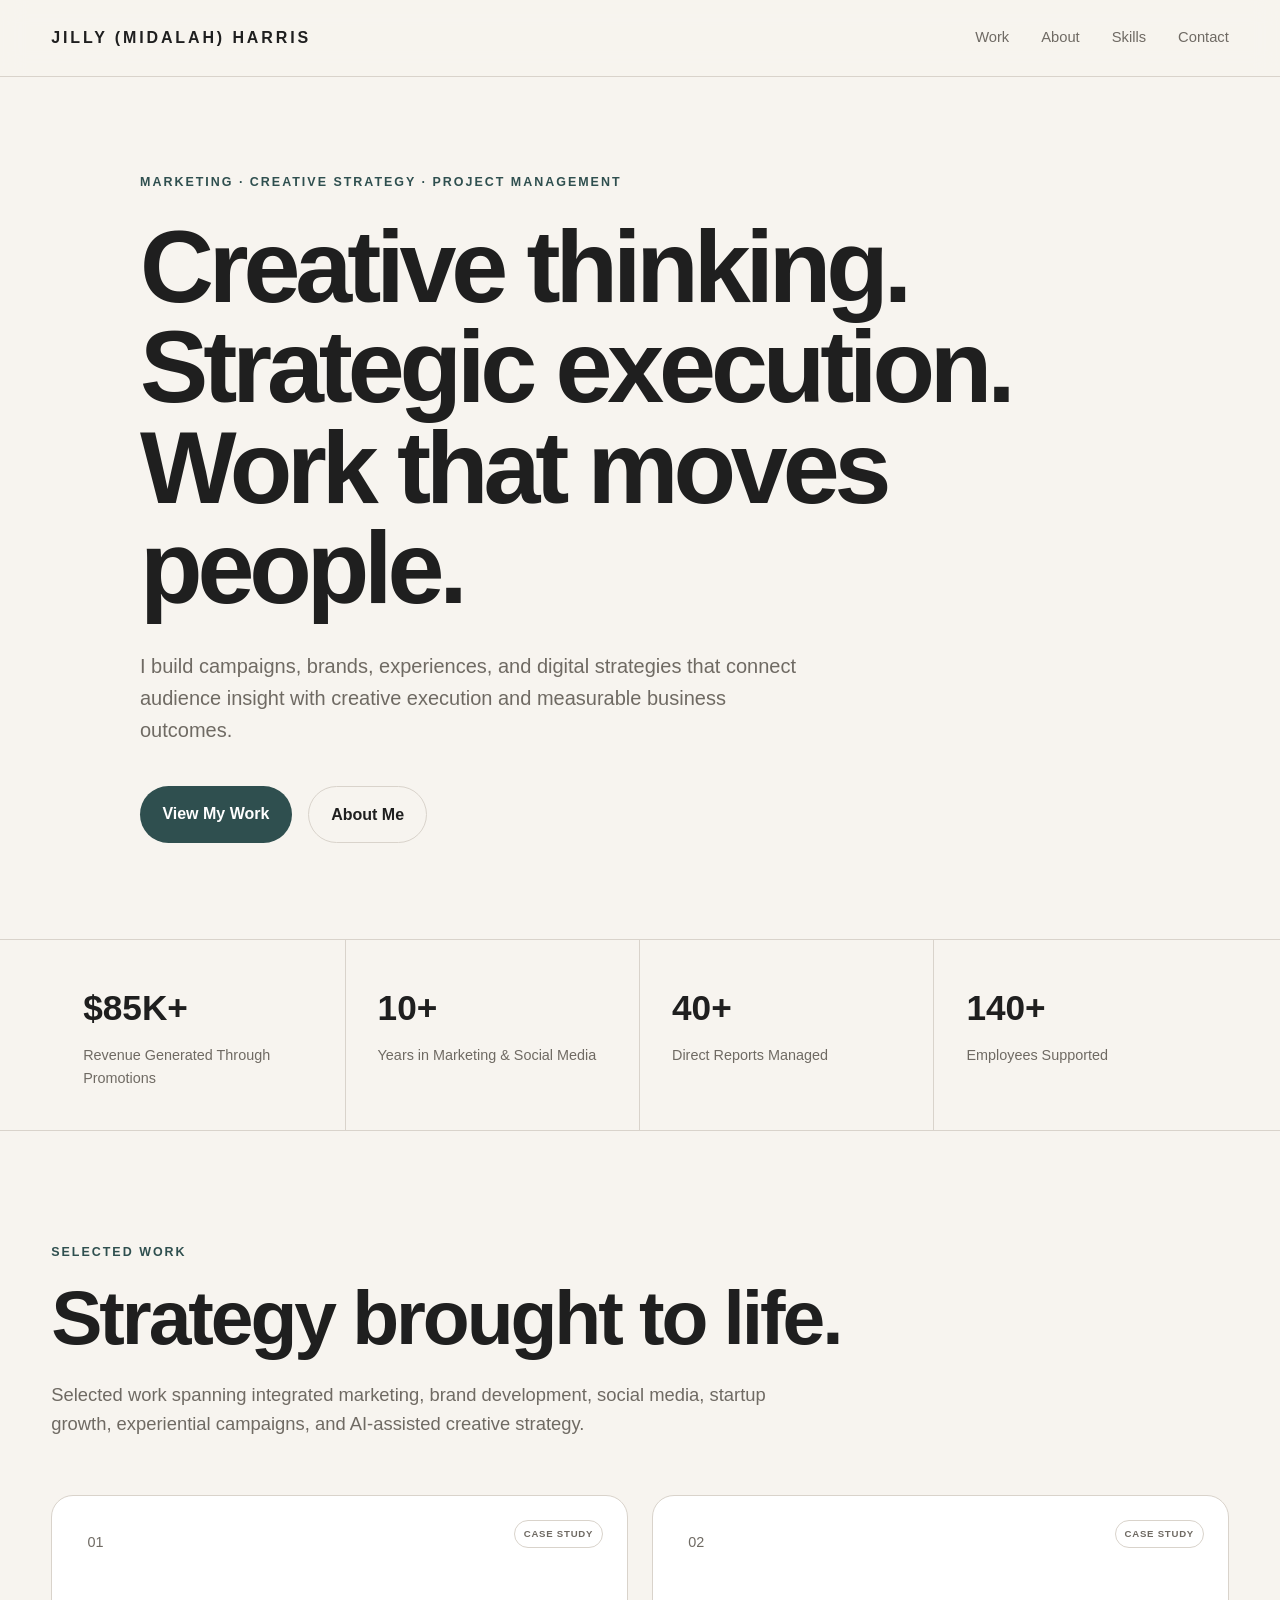
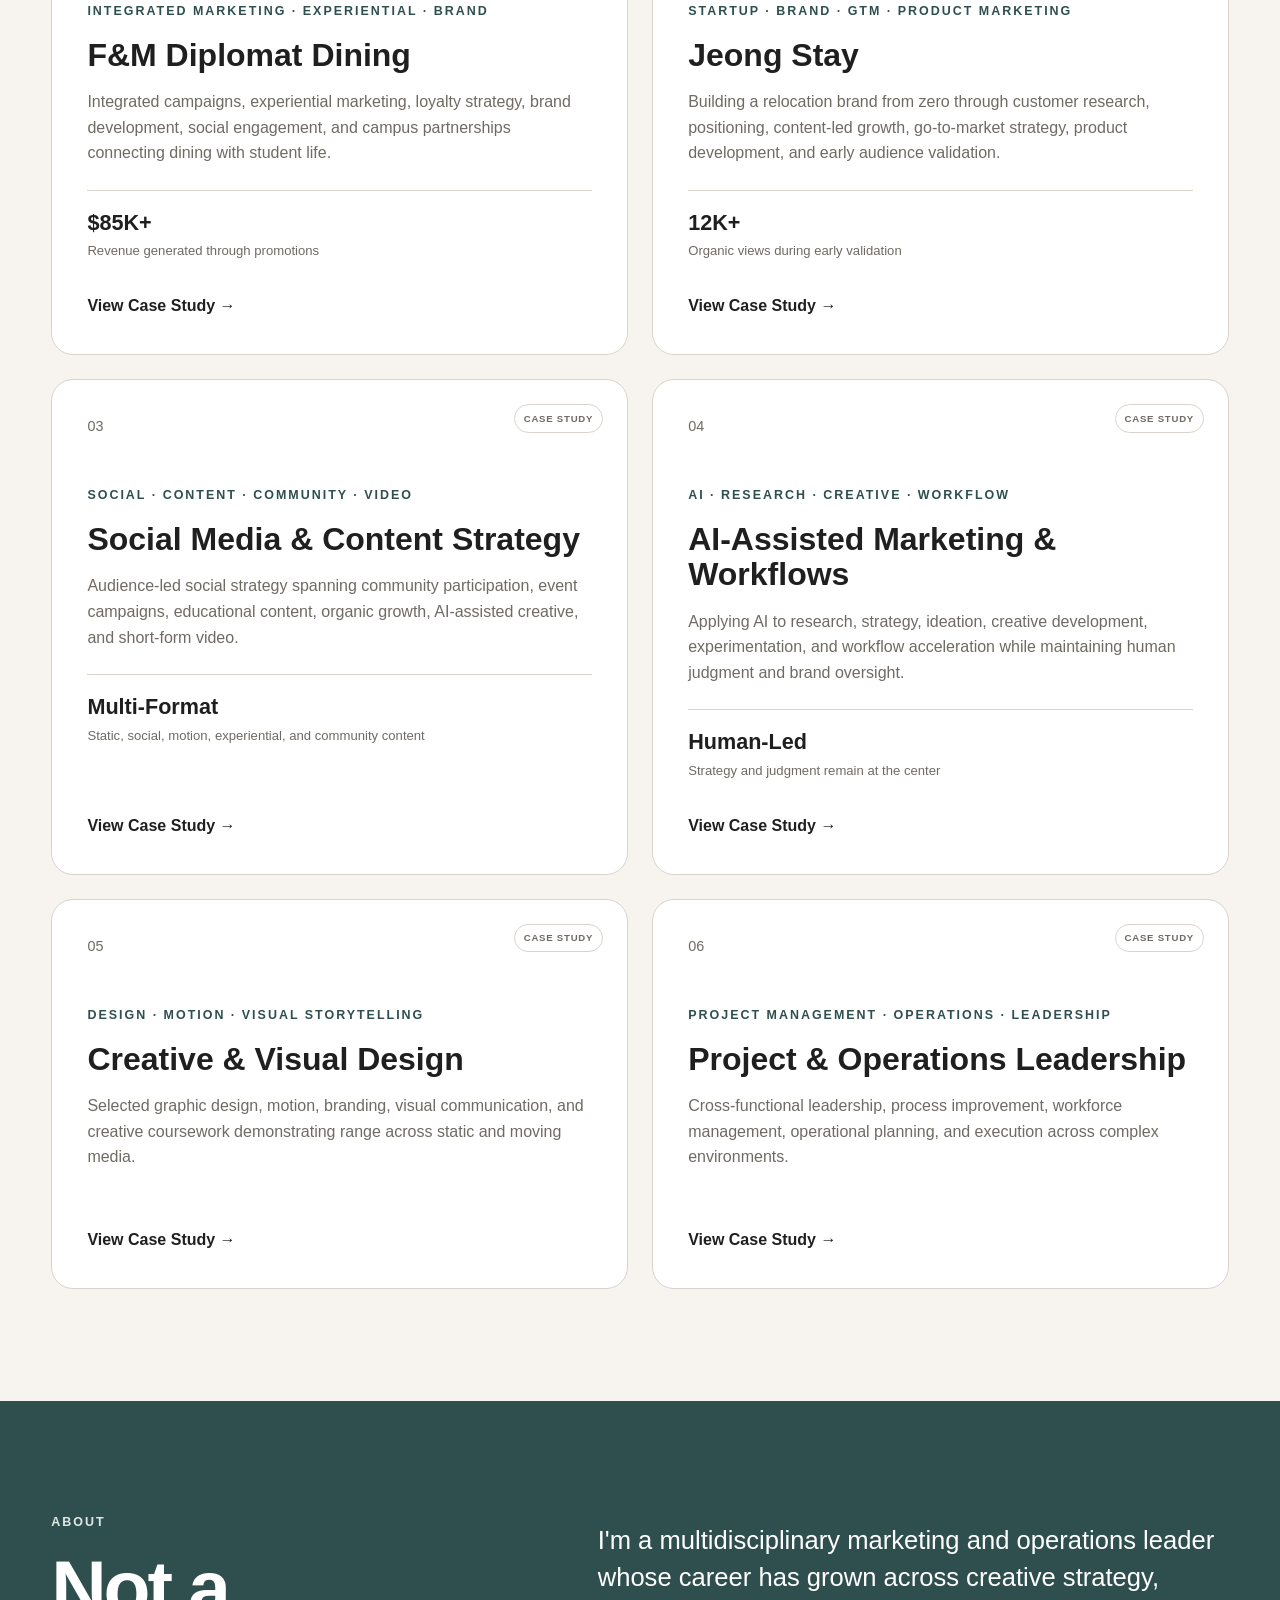
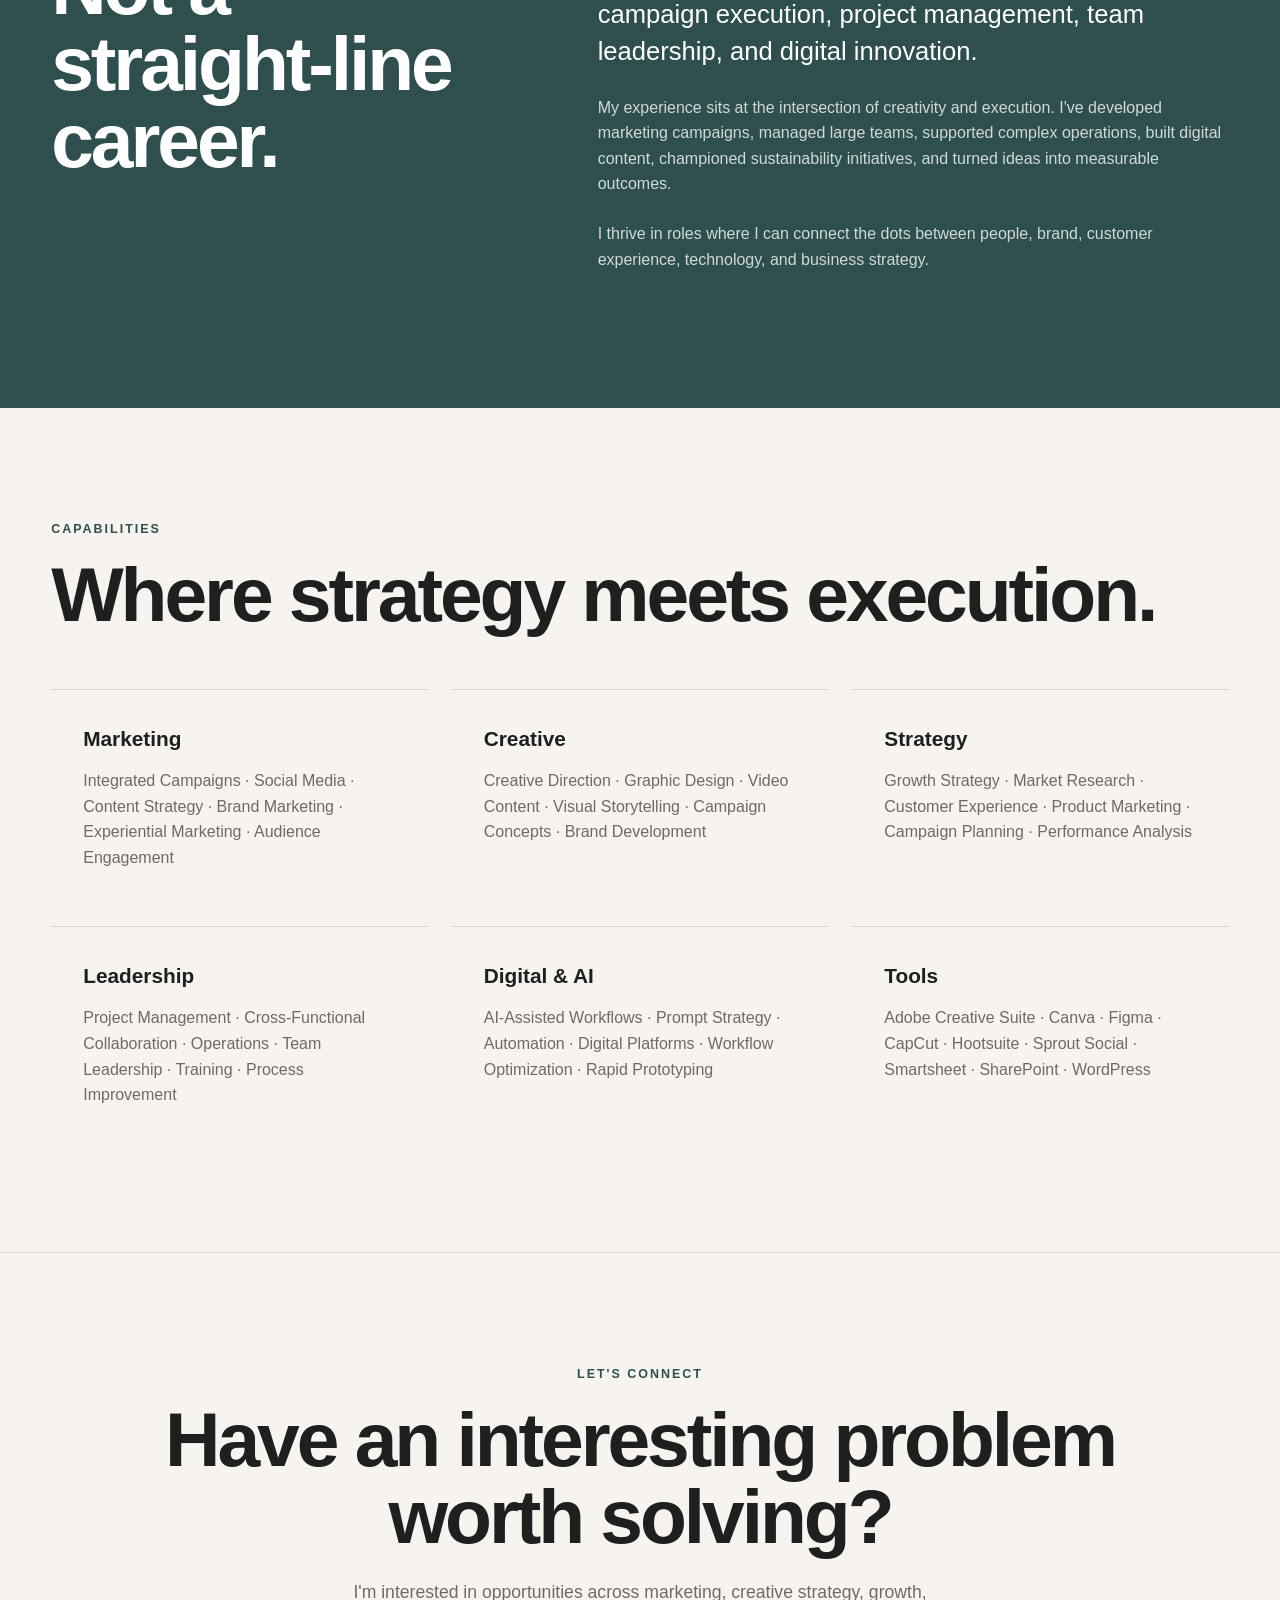
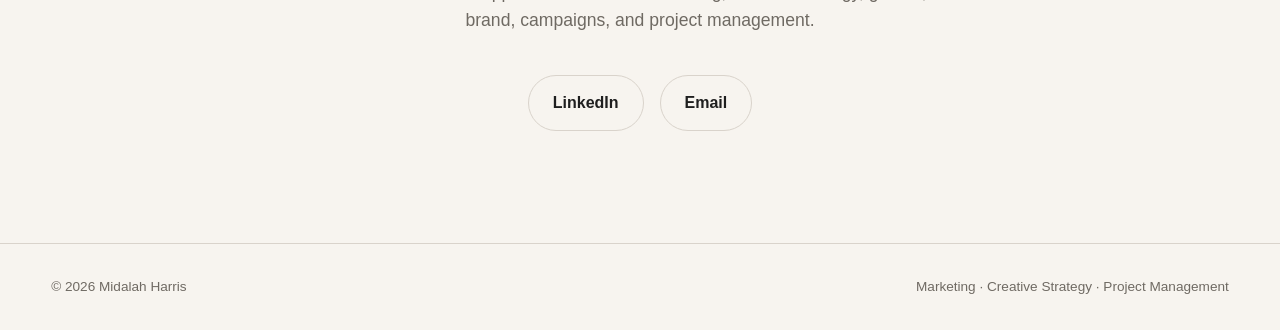
==== commit cdb1a20b: "Update index.html" ====
--- a/index.html
+++ b/index.html
@@ -230,7 +230,7 @@
 
 
       <!-- CREATIVE / DESIGN -->
-      <article class="project-card future-project-card">
+     <article class="project-card featured-project-card">
 
         <div class="project-number">05</div>
 
@@ -256,7 +256,7 @@
 
 
       <!-- PROJECT MANAGEMENT -->
-      <article class="project-card future-project-card">
+      <article class="project-card featured-project-card">
 
         <div class="project-number">06</div>
 
@@ -274,9 +274,9 @@
           environments.
         </p>
 
-        <span class="project-coming-soon">
-          Case Study Coming Soon
-        </span>
+      <a href="project-operations.html" class="project-link">
+  View Case Study →
+</a>
 
       </article>
 
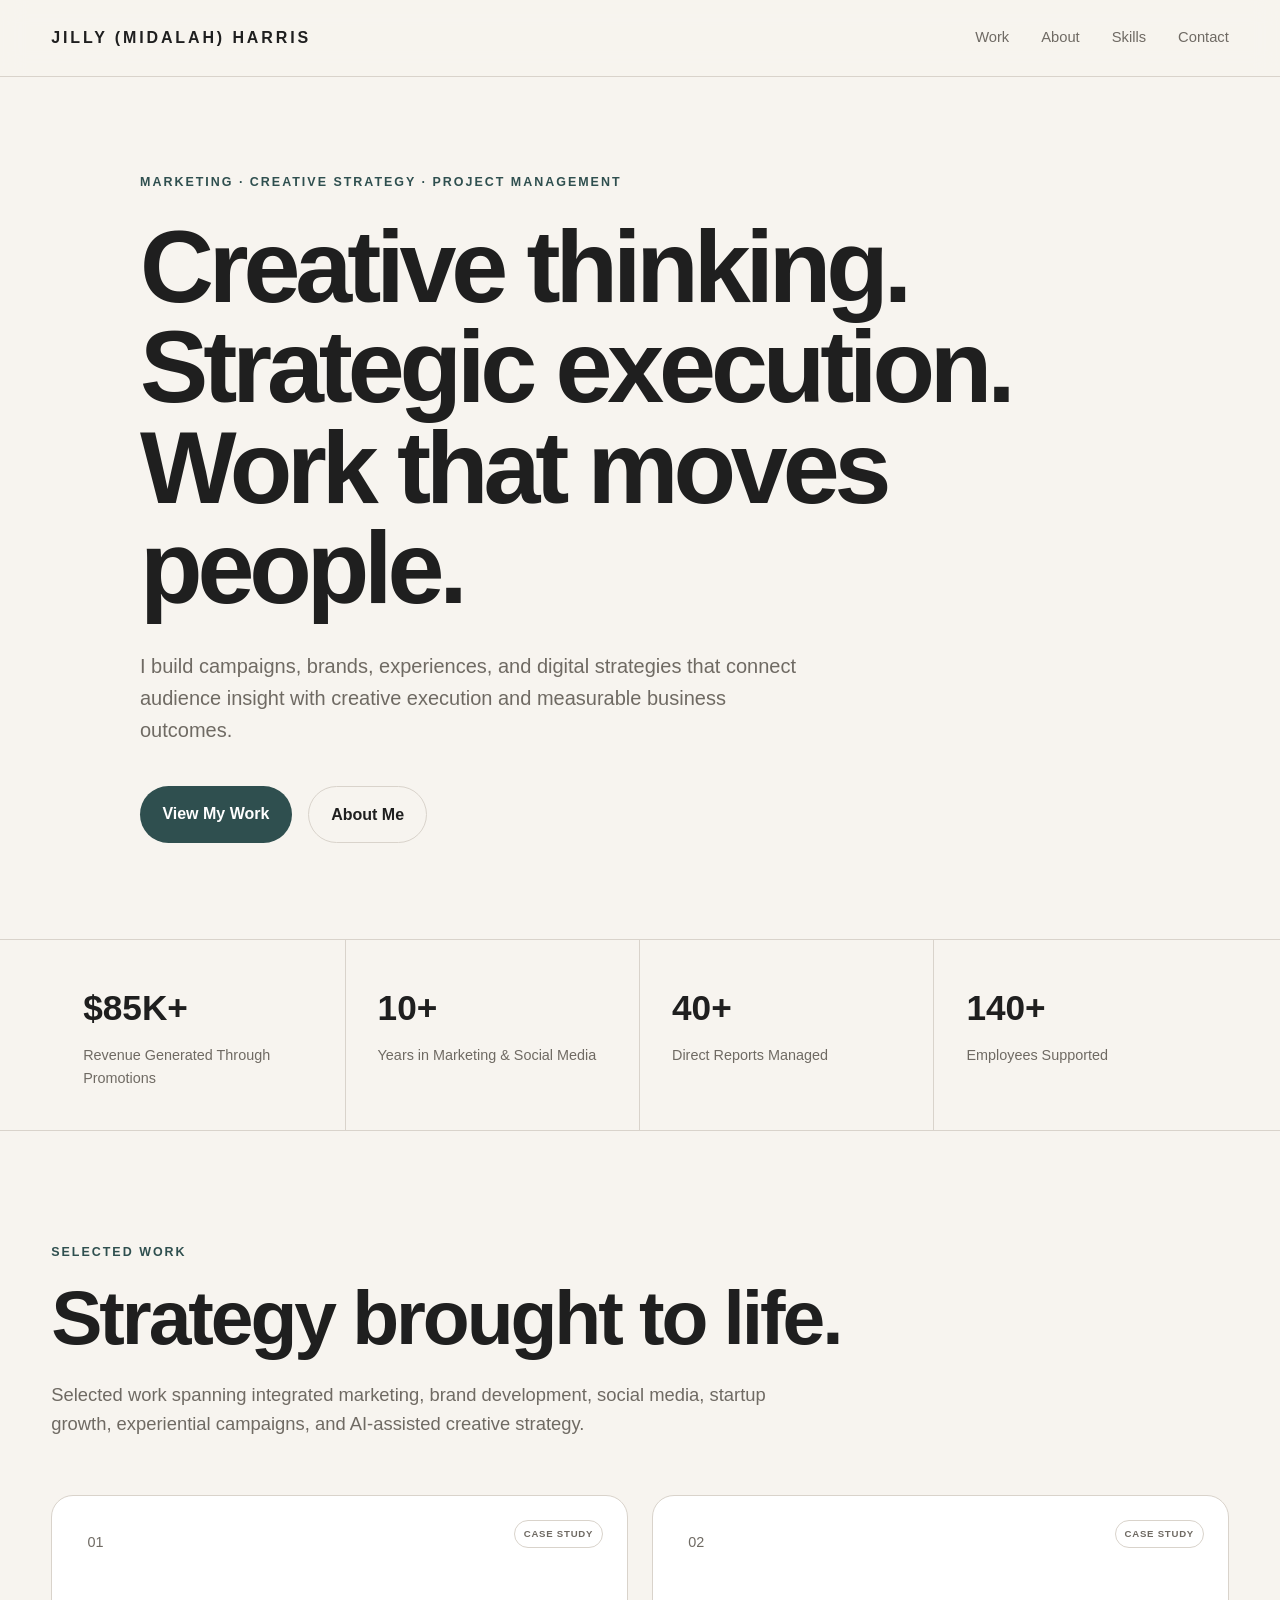
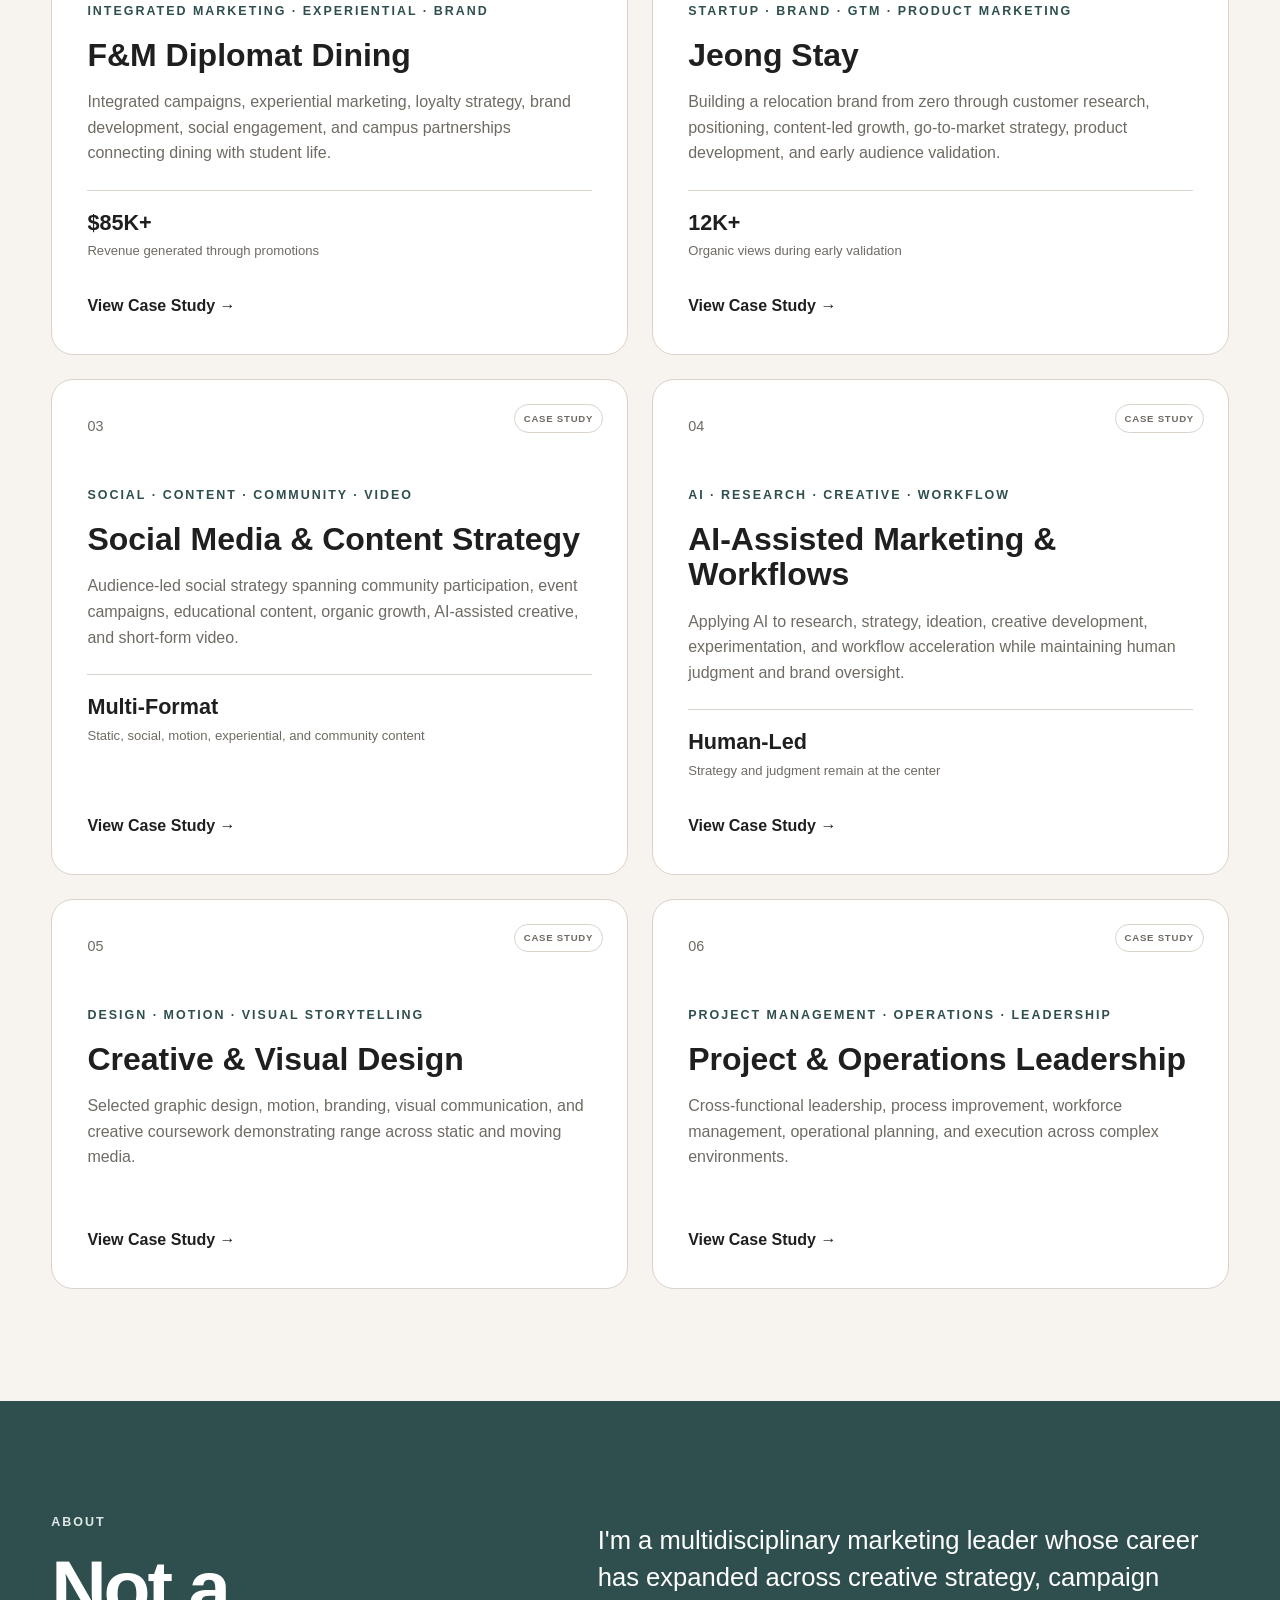
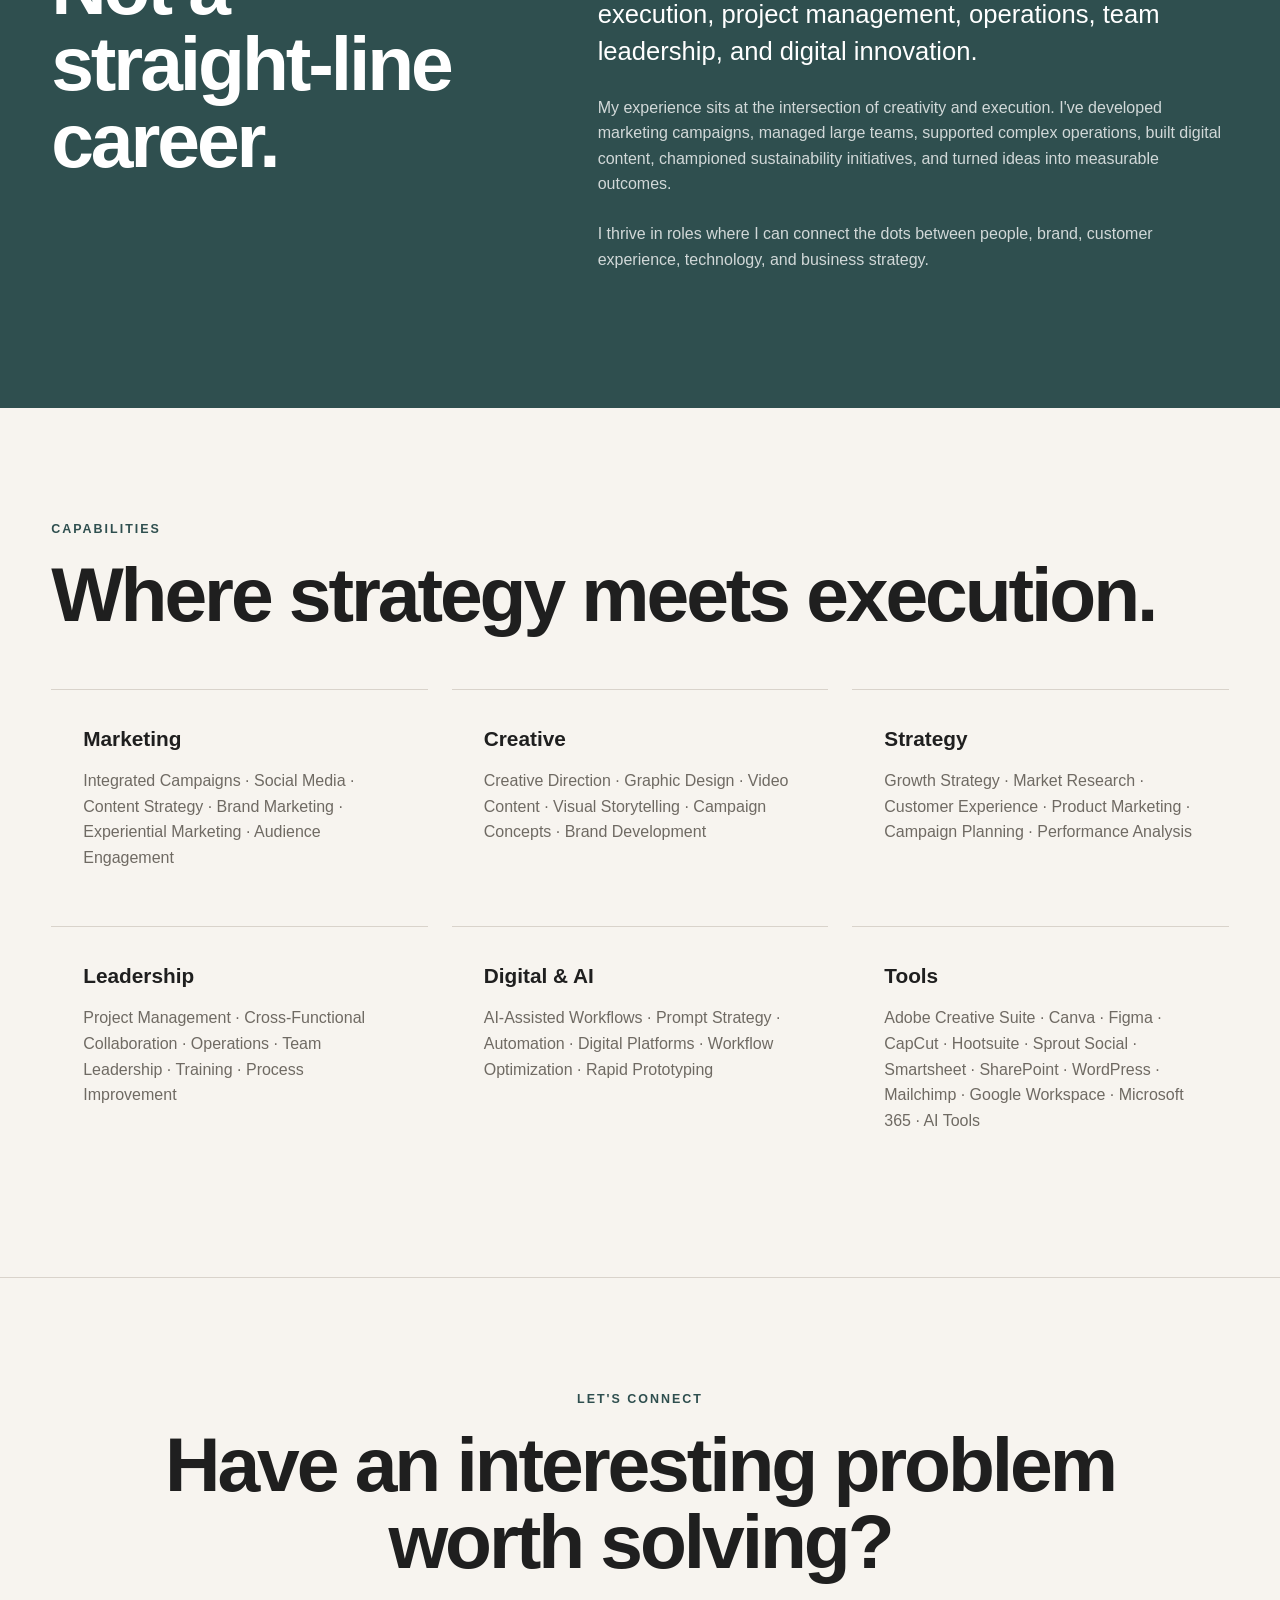
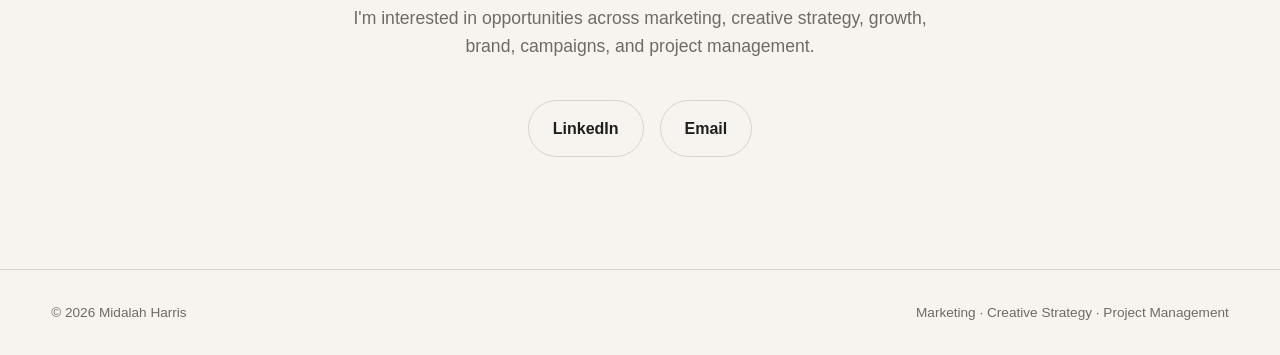
==== commit b1b412d3: "Update index.html" ====
--- a/index.html
+++ b/index.html
@@ -297,9 +297,7 @@
 
         <div class="about-copy">
           <p class="large-copy">
-            I'm a multidisciplinary marketing and operations leader whose
-            career has grown across creative strategy, campaign execution,
-            project management, team leadership, and digital innovation.
+            I'm a multidisciplinary marketing leader whose career has expanded across creative strategy, campaign execution, project management, operations, team leadership, and digital innovation.
           </p>
 
           <p>
@@ -371,9 +369,10 @@
           <div>
             <h3>Tools</h3>
             <p>
-              Adobe Creative Suite · Canva · Figma · CapCut · Hootsuite ·
-              Sprout Social · Smartsheet · SharePoint · WordPress
-            </p>
+  Adobe Creative Suite · Canva · Figma · CapCut · Hootsuite ·
+  Sprout Social · Smartsheet · SharePoint · WordPress ·
+  Mailchimp · Google Workspace · Microsoft 365 · AI Tools
+</p>
           </div>
 
         </div>
